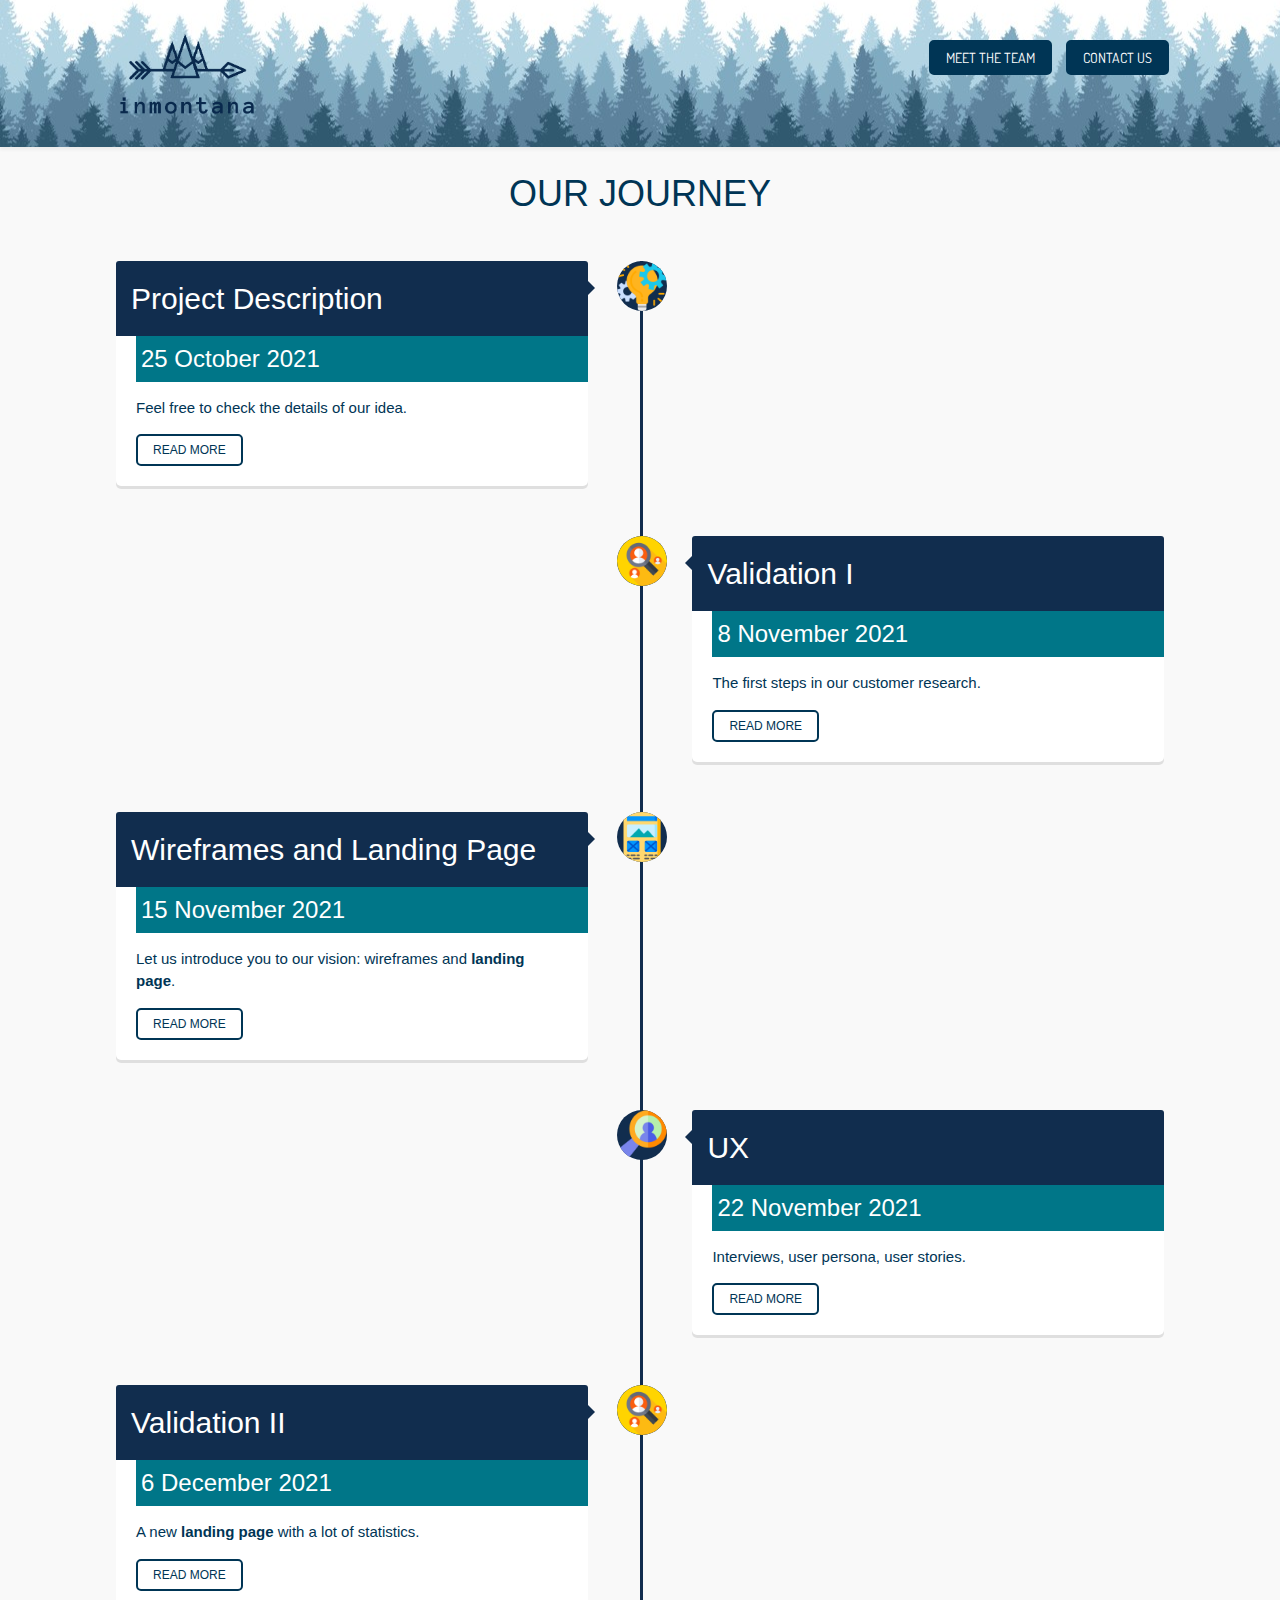
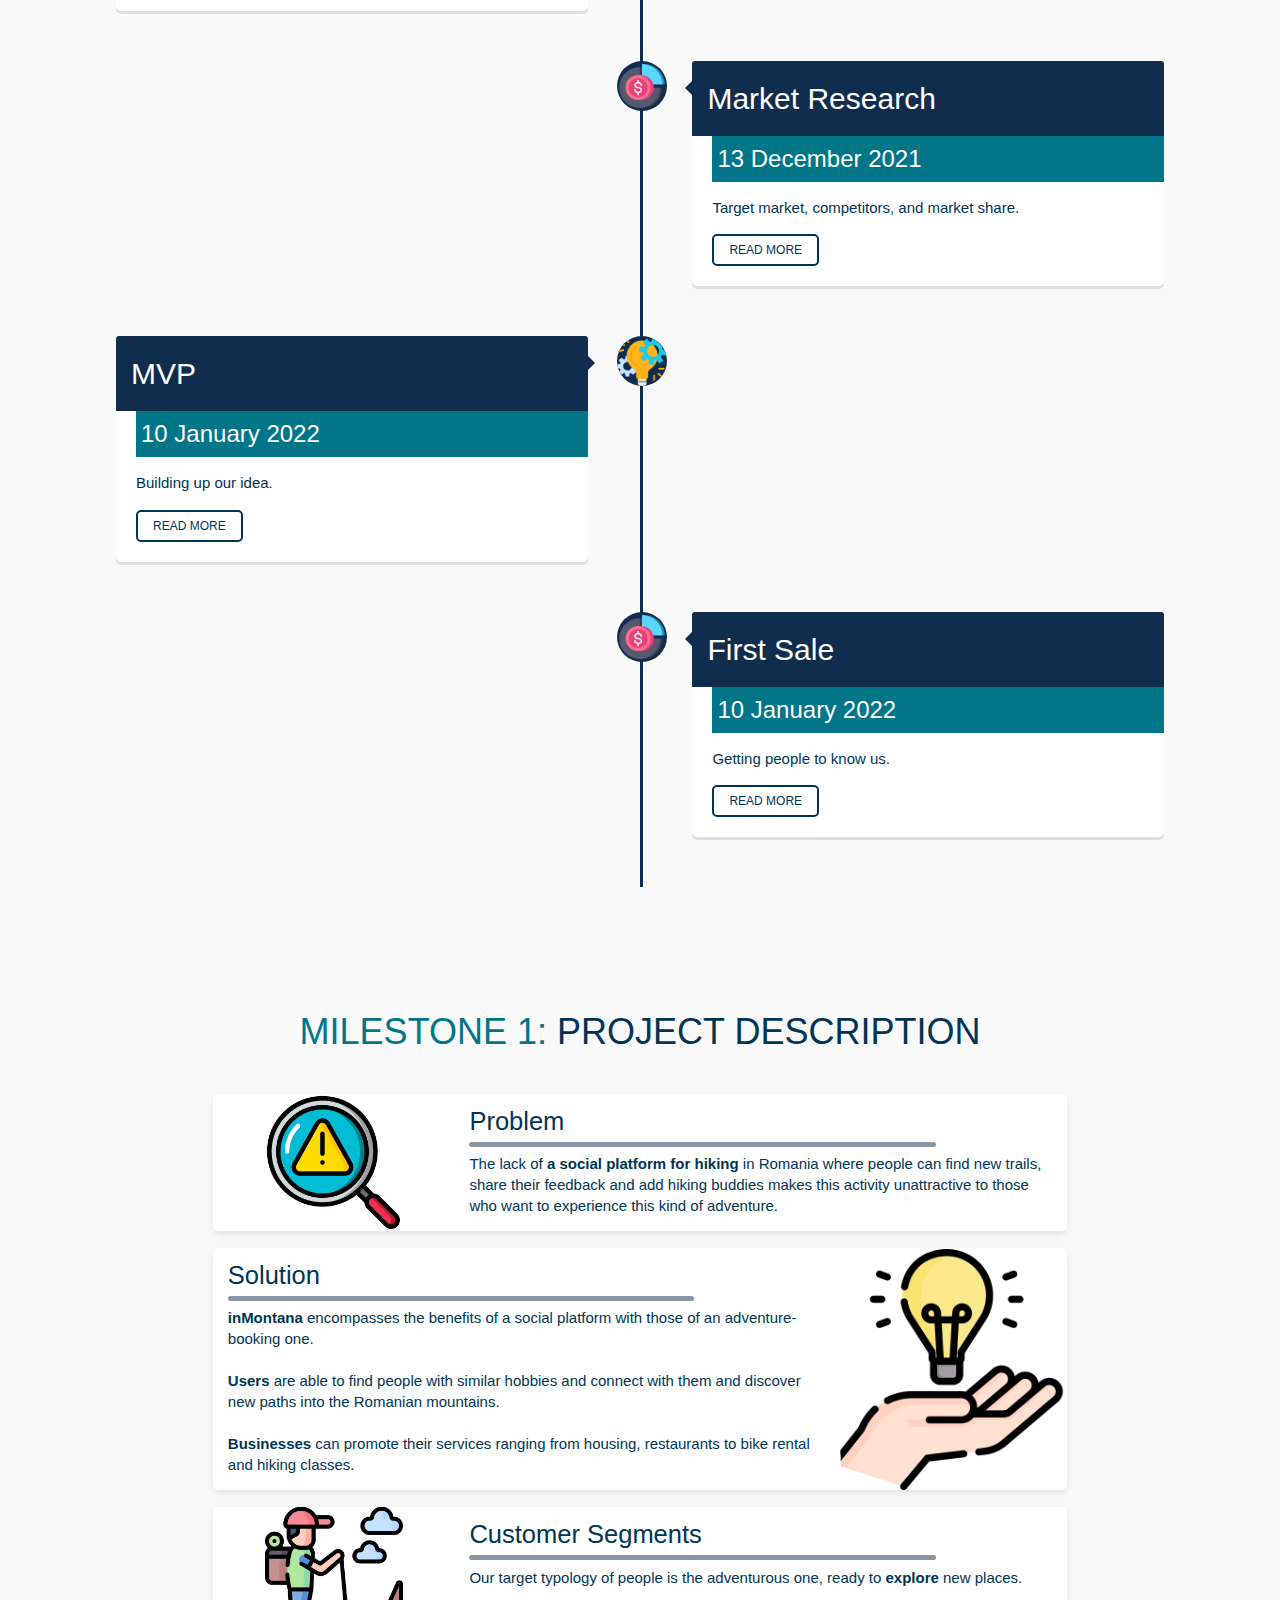
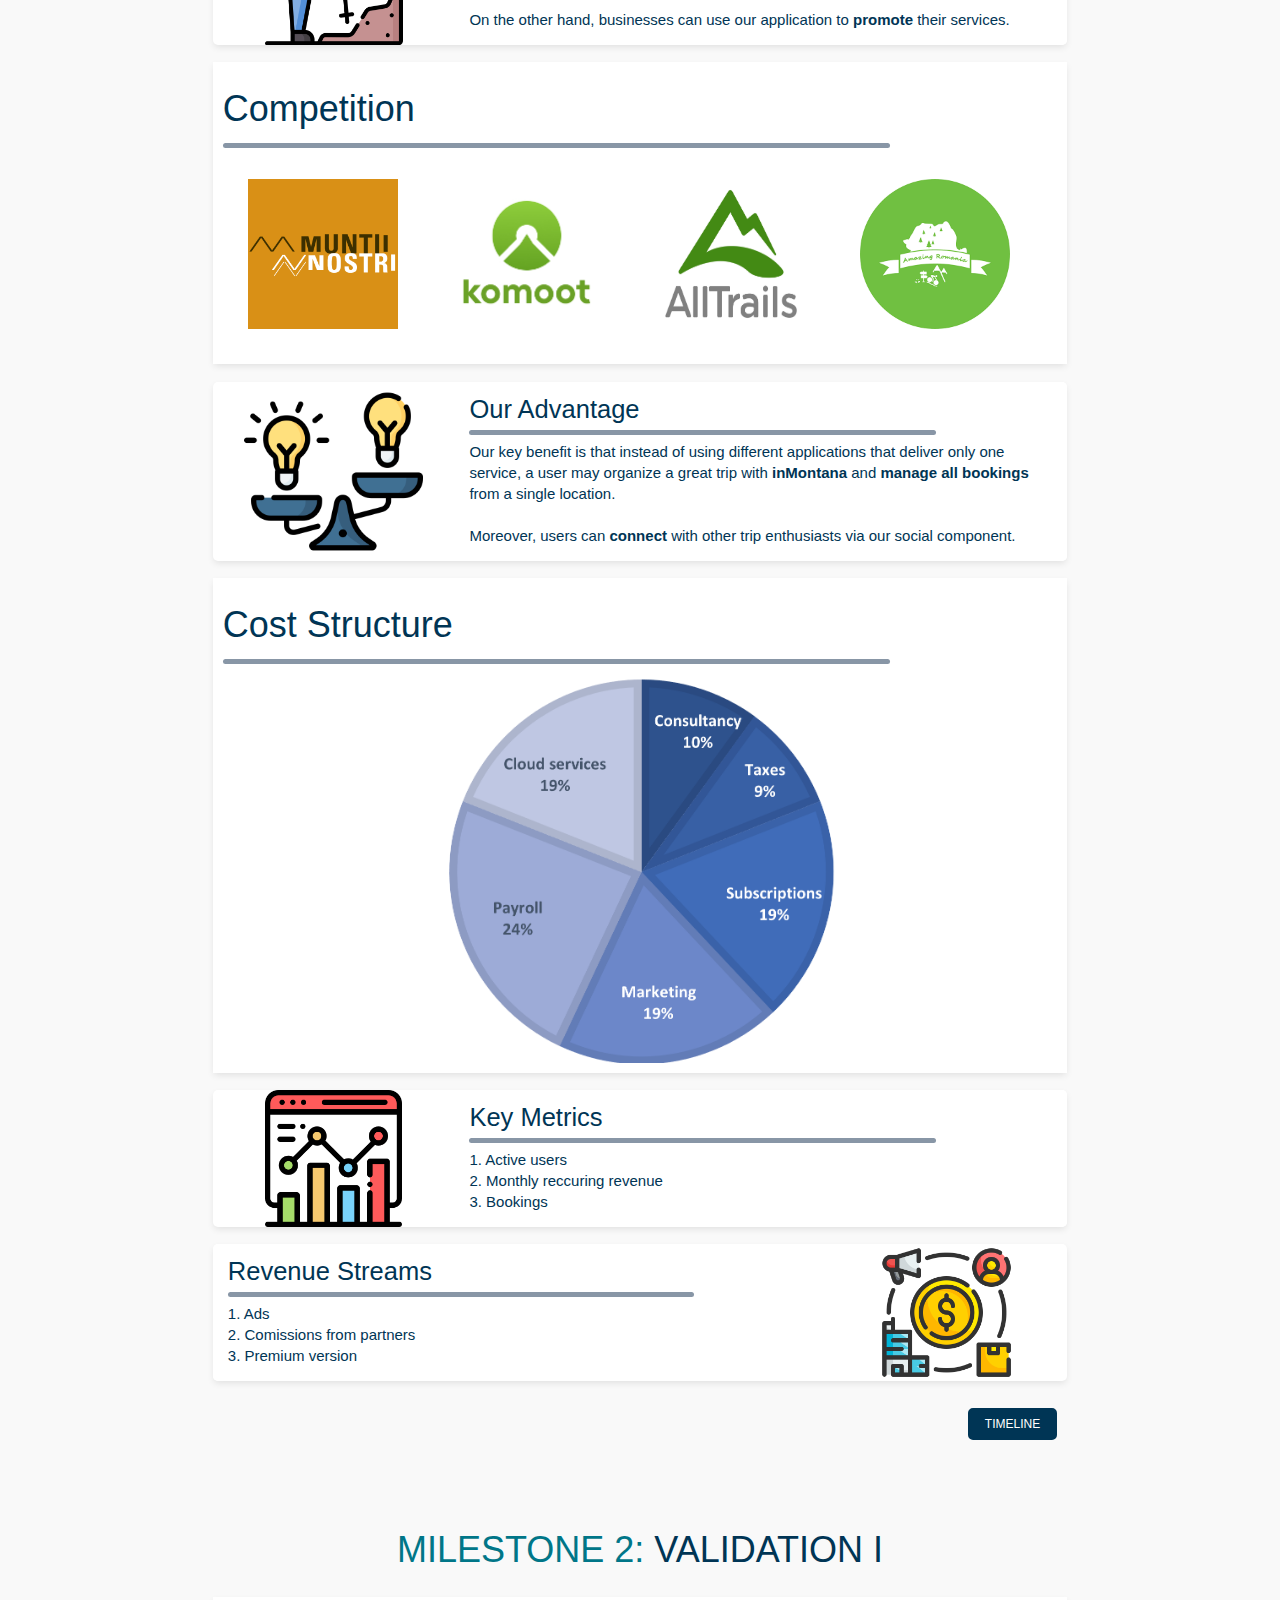
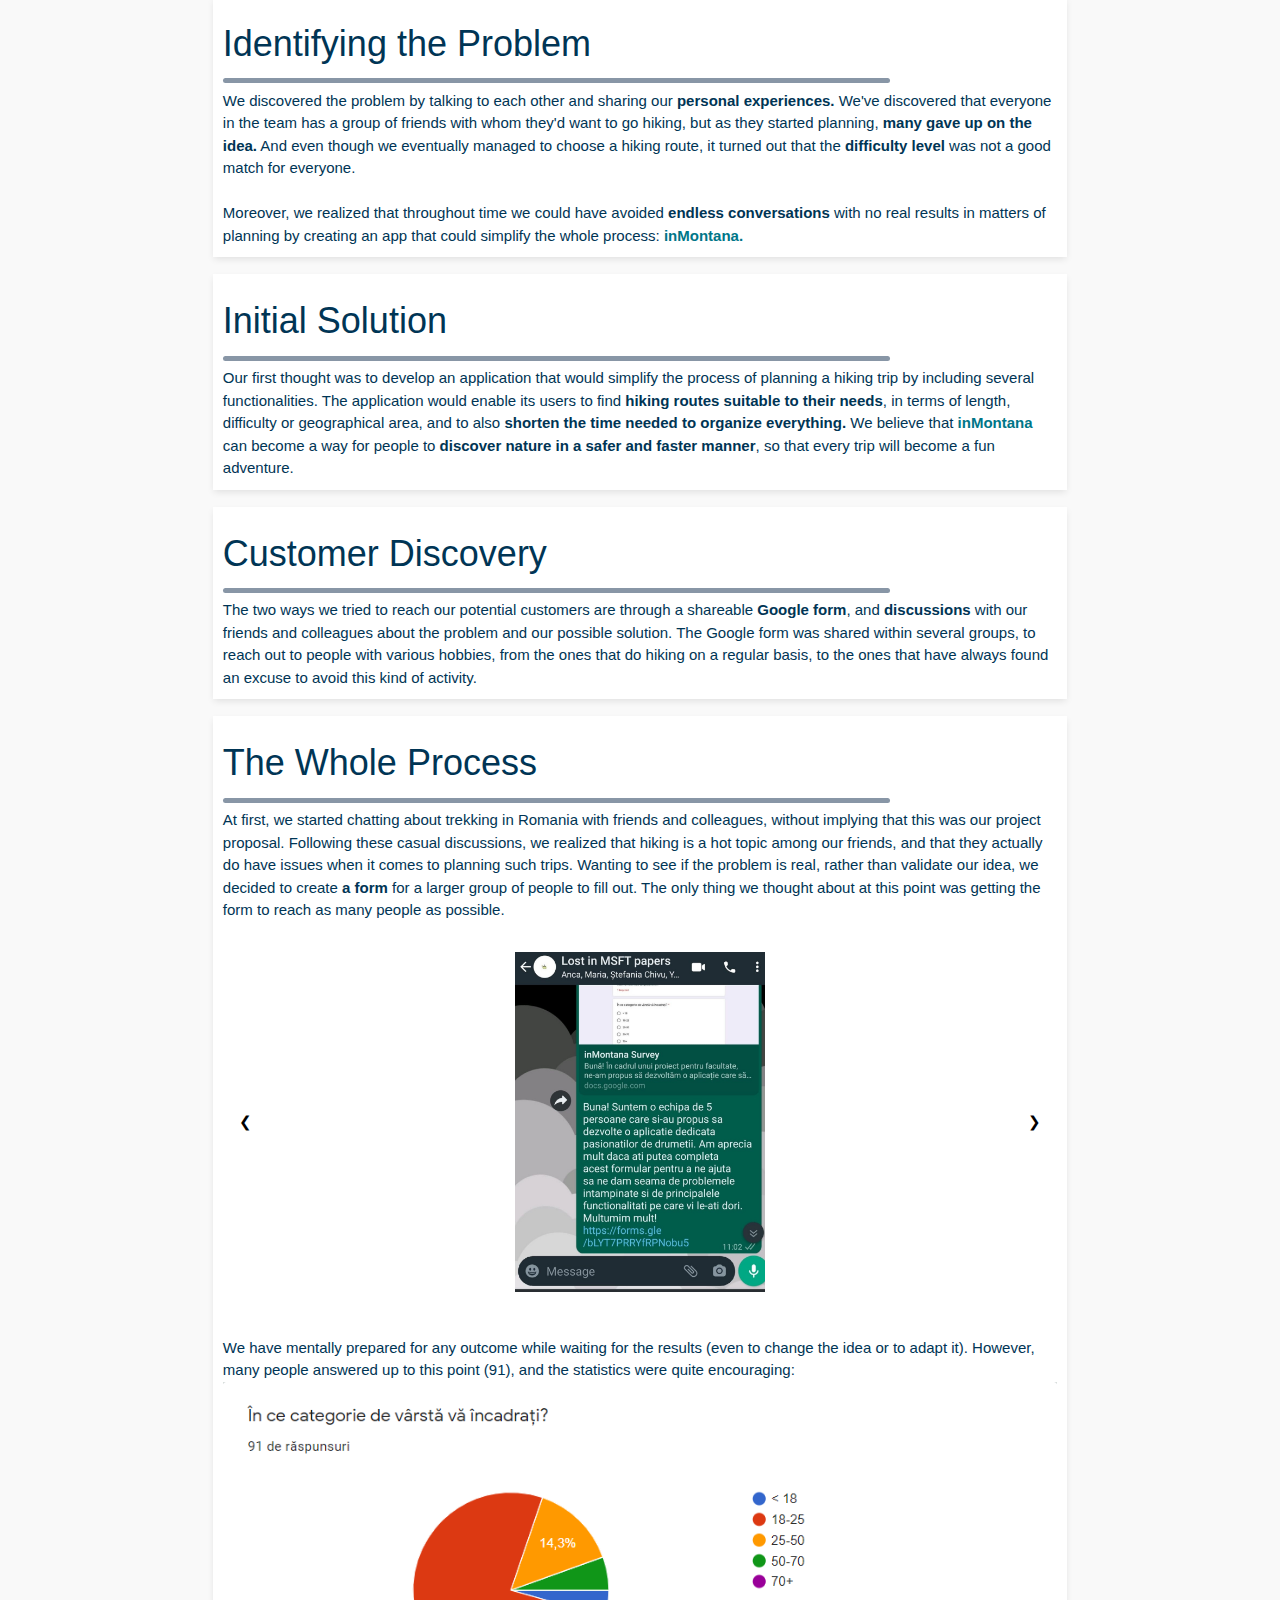
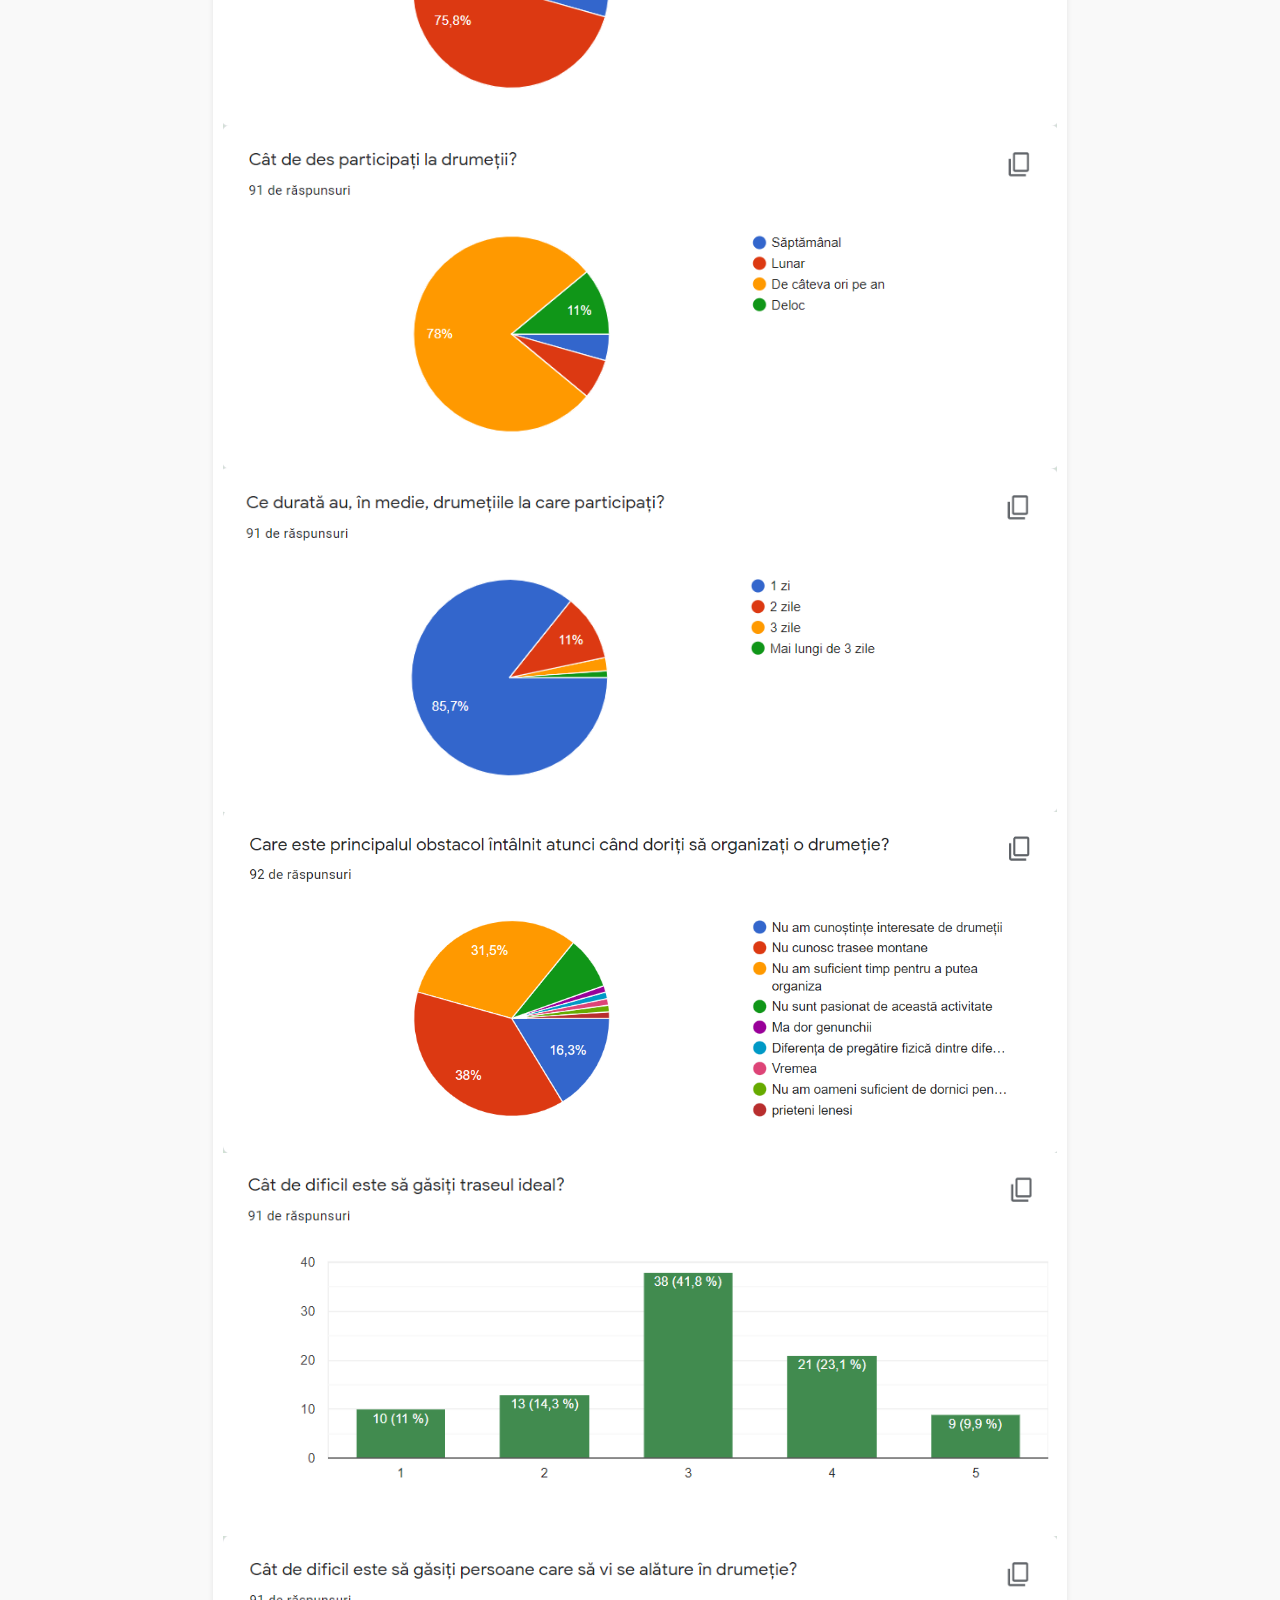
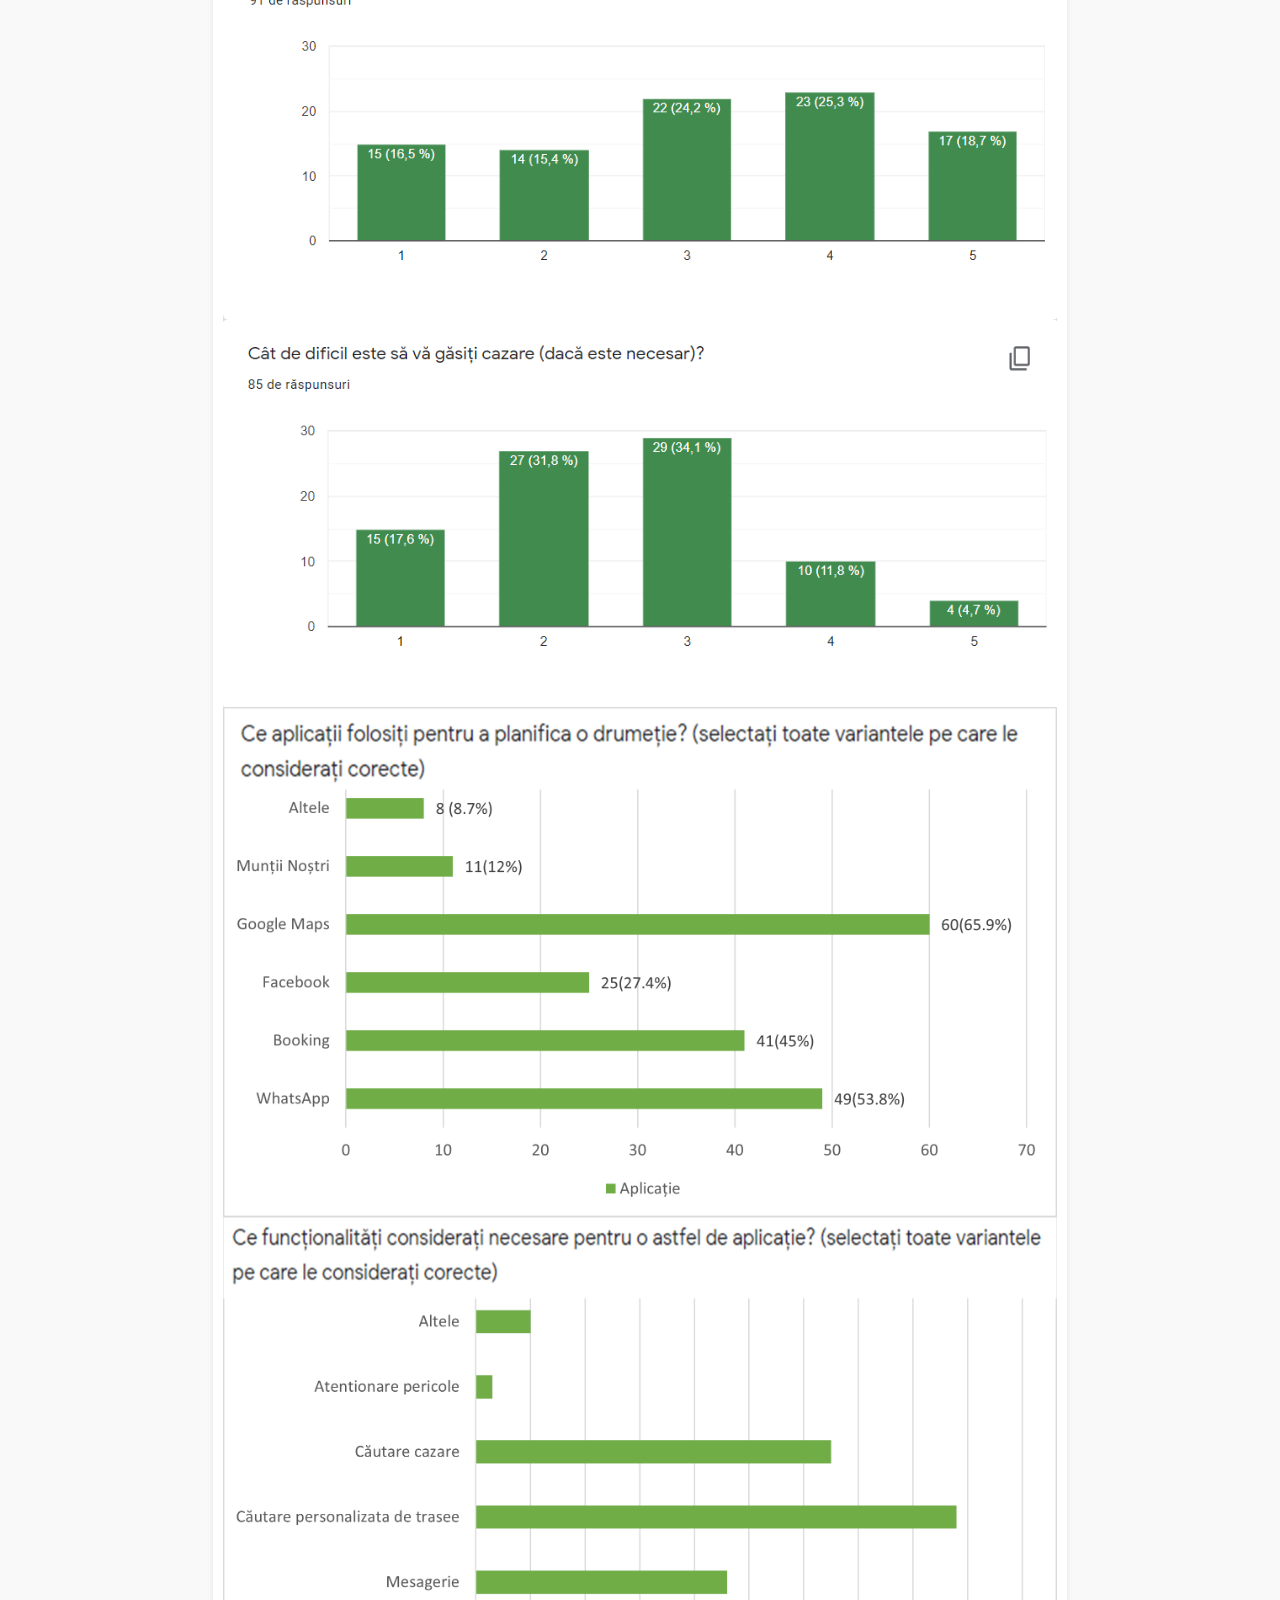
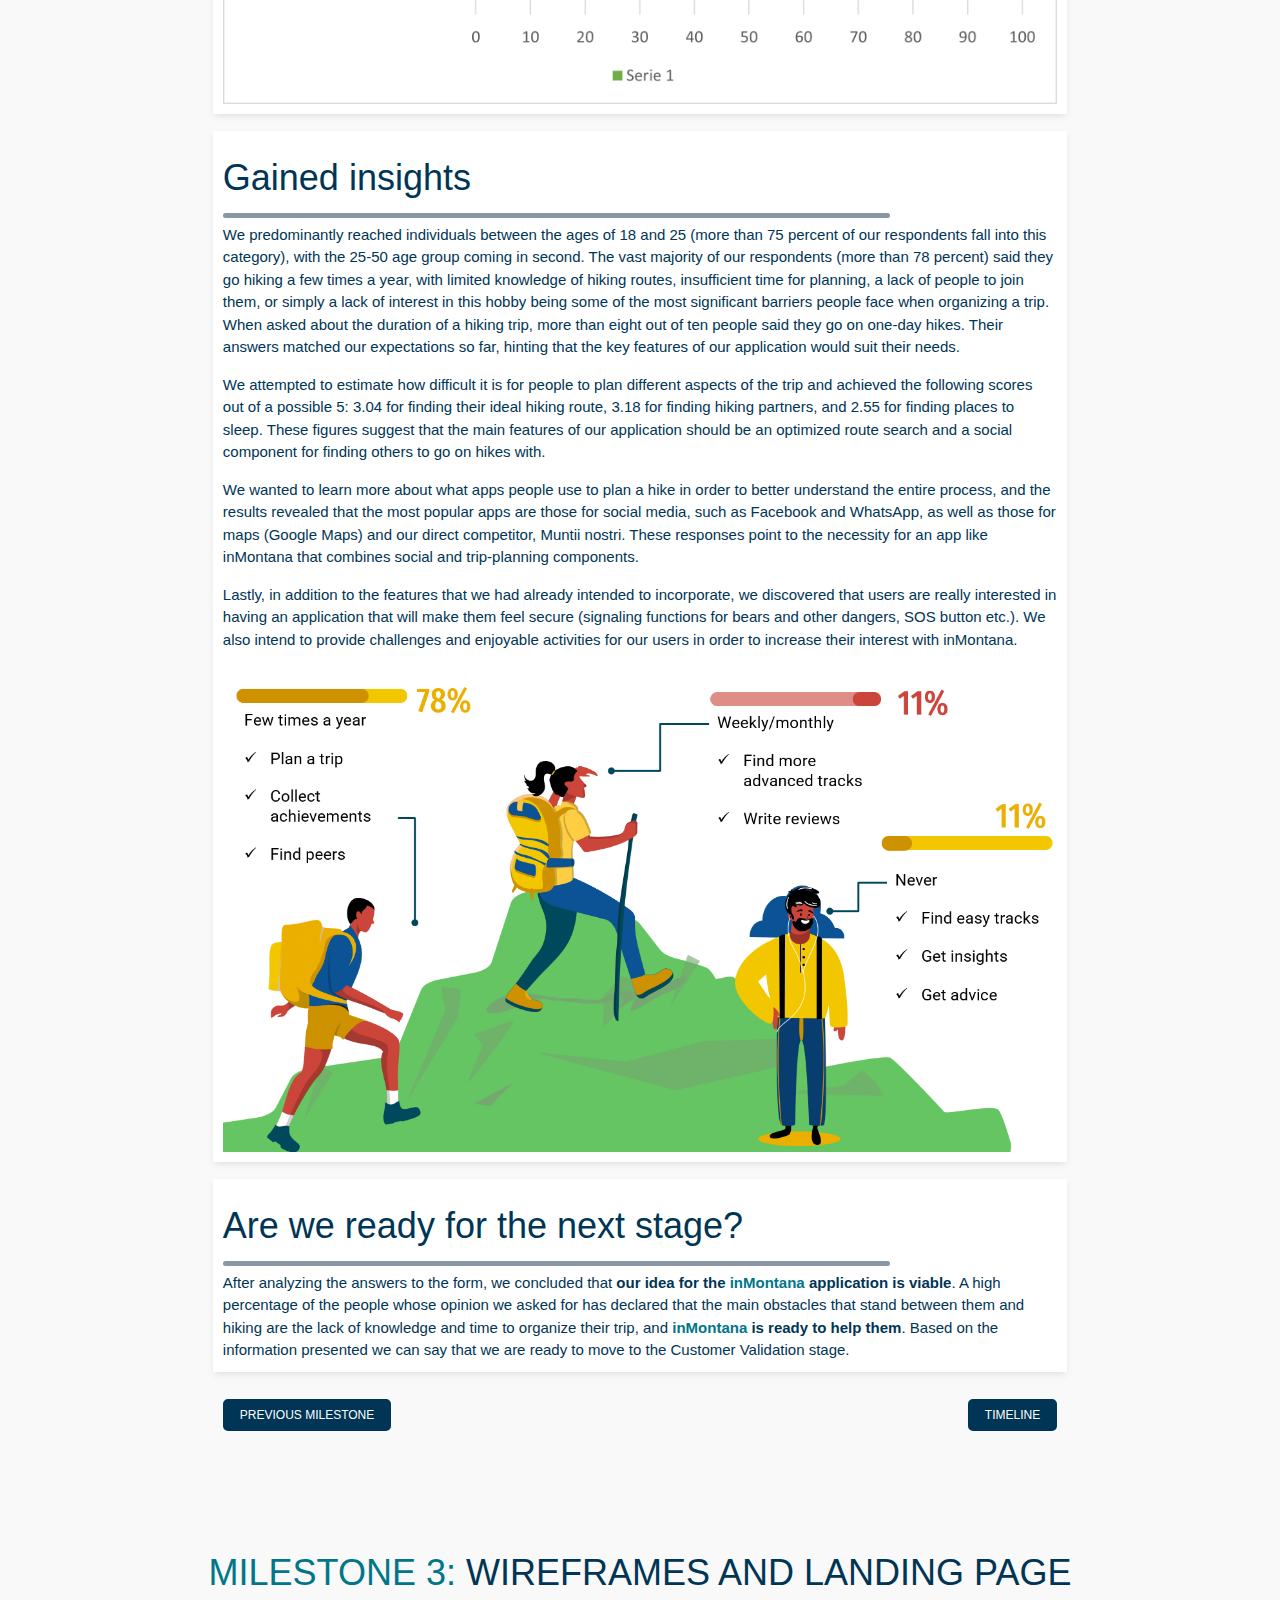
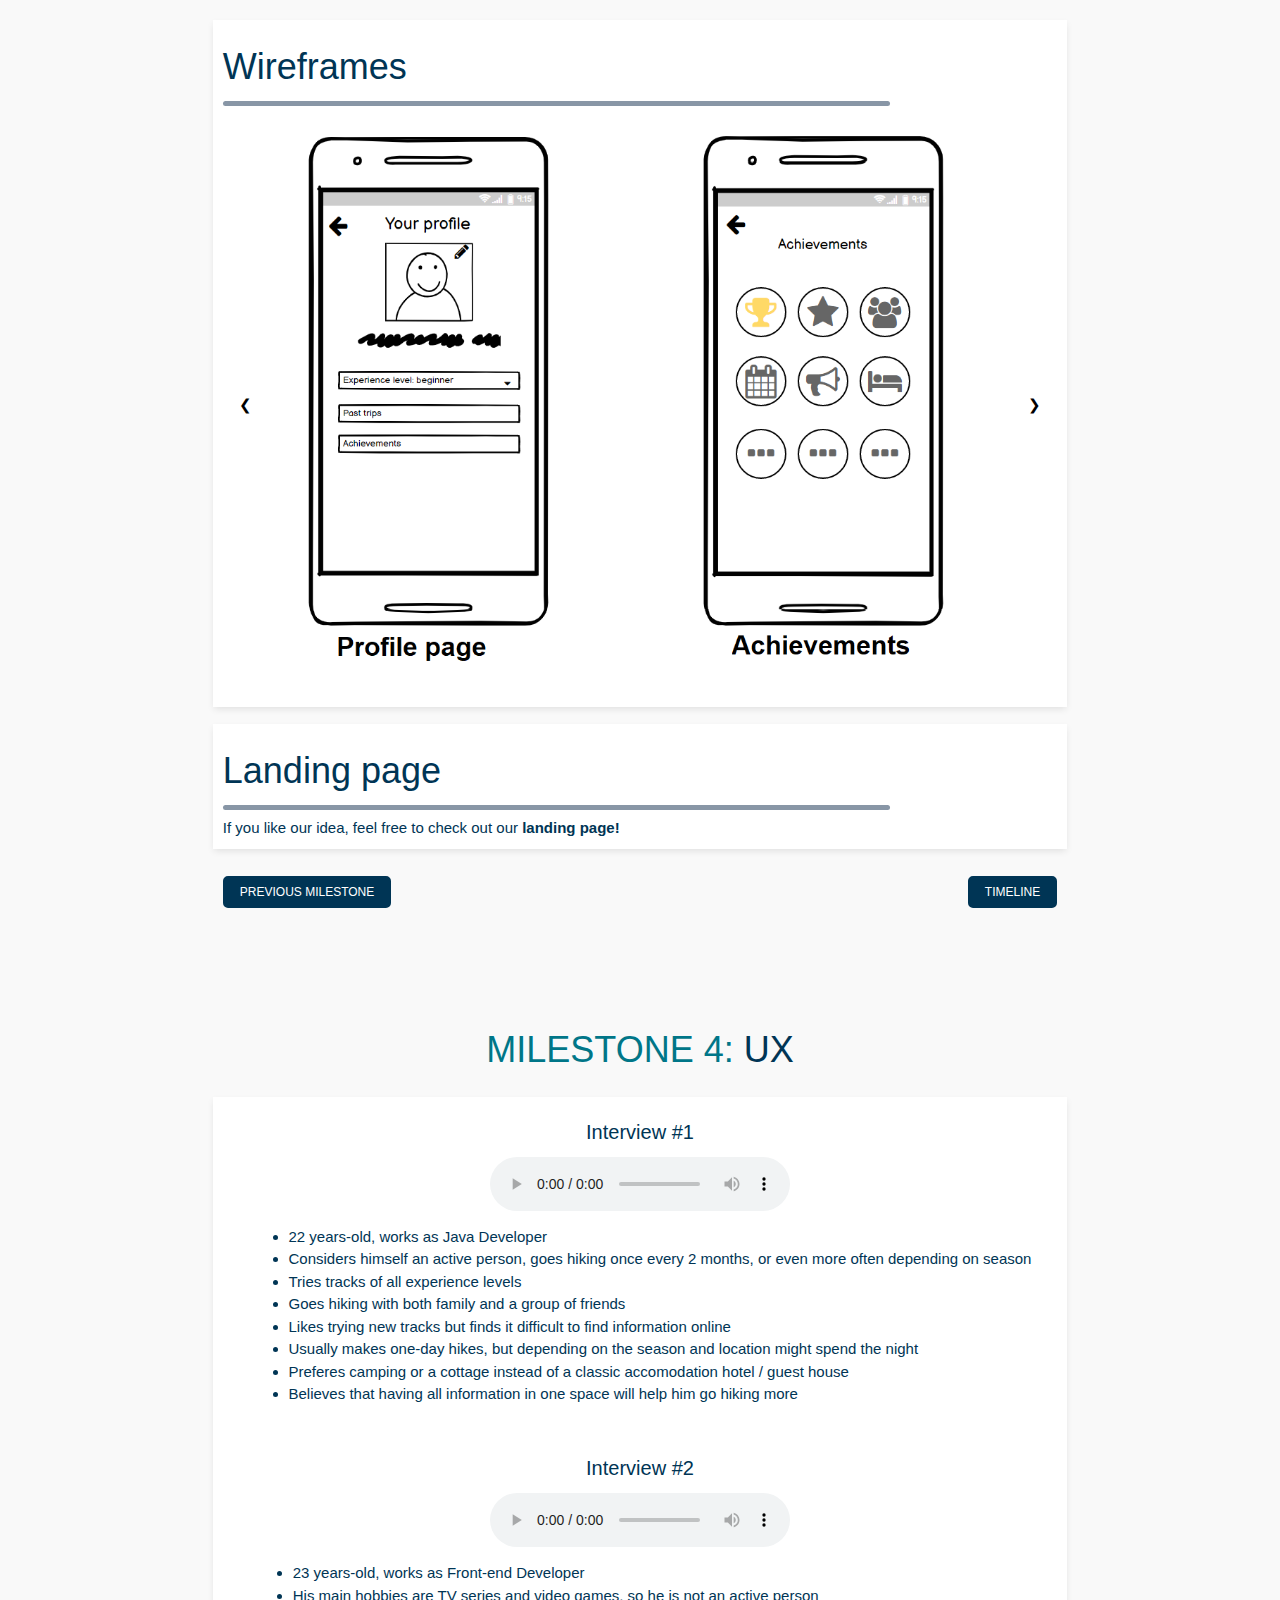
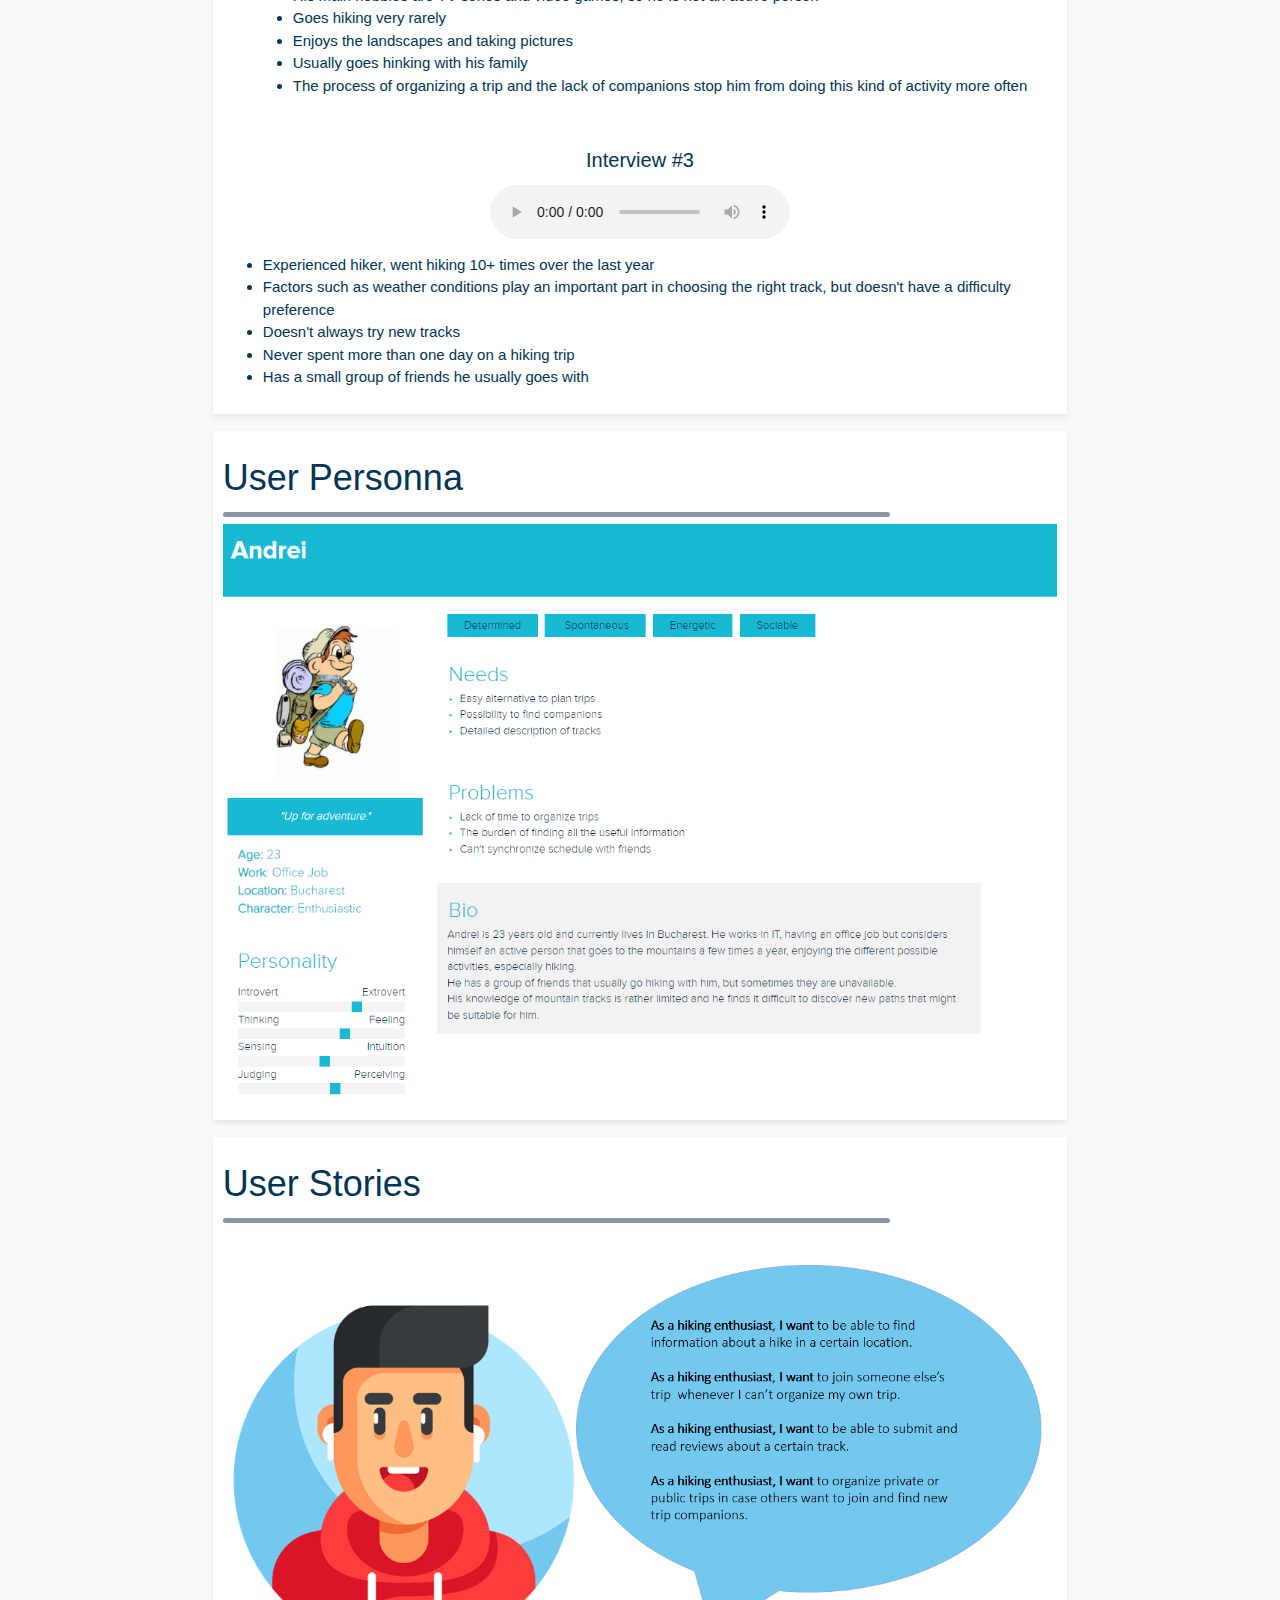
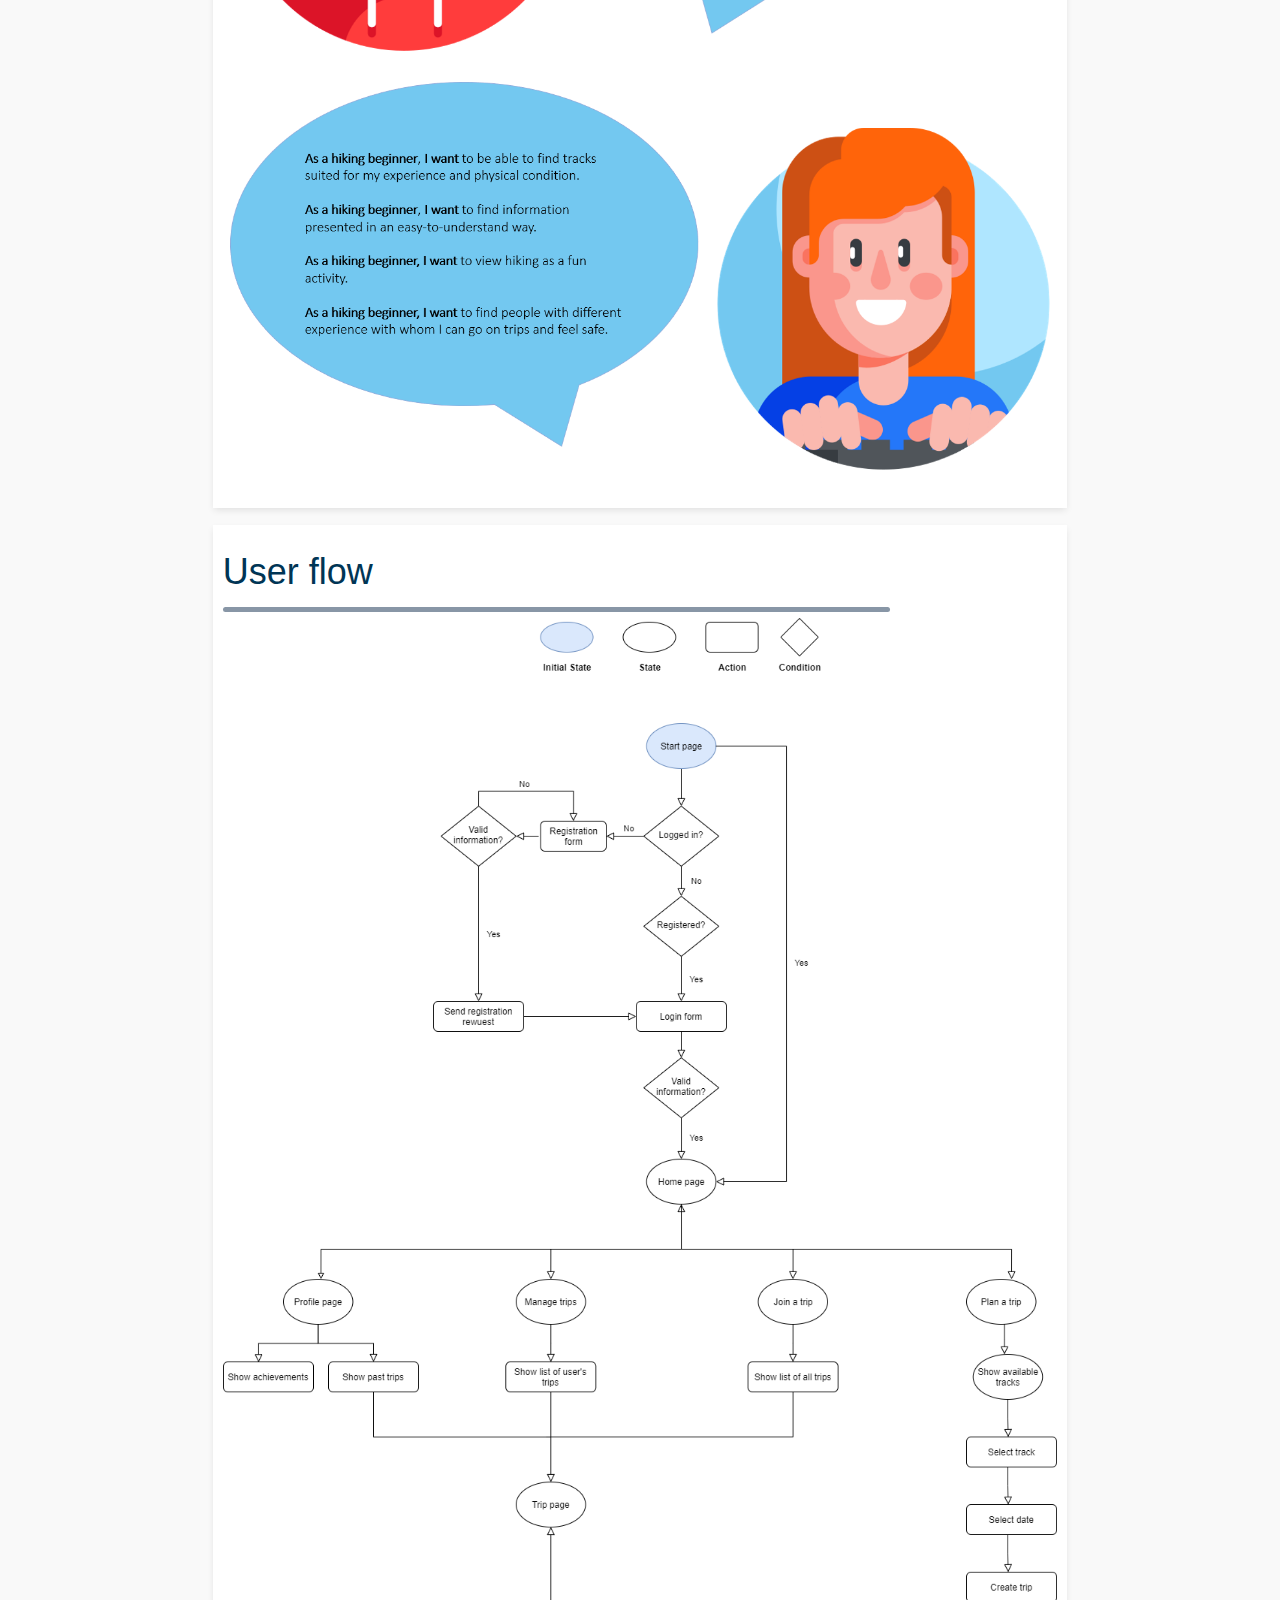
==== index.html @ 54096899 "Minor fix Milestone 7" ====
<!DOCTYPE html>
<html>

<head>
	<meta charset="UTF-8">
	<title>inMontana</title>
	<script src="http://s.codepen.io/assets/libs/modernizr.js" type="text/javascript"></script>
	<link rel="stylesheet" href="css/style.css">
	<link rel="stylesheet" href="css/detail-page-style.css">
	<link rel="stylesheet" href="https://www.w3schools.com/w3css/4/w3.css">
</head>

<body>
	<header>
		<div class="container">
			<a href="index.html">
				<img class="logo-img" src="images/logo_transparent.png">
			</a>
			<section class="contact">
				<a class="btn contact-btn" href="#team">Meet the team</a>
				<a class="btn contact-btn" href="mailto:inmontanaapp@gmail.com">Contact us</a>
			</section>
		</div>
	</header>

	<div class="container">
		<h1 id="timeline-start" class="page-title">OUR JOURNEY</h1>
		<div id="timeline">
			<div class="timeline-item">
				<div class="timeline-icon">
					<img src="images/icon_1.png">
				</div>
				<div class="timeline-content">
					<h2>Project Description</h2>
					<h3>25 October 2021</h3>
					<p>
						Feel free to check the details of our idea.
					</p>
					<a href="#milestone-1" class="btn">Read more</a>
				</div>
			</div>
			<div class="timeline-item">
				<div class="timeline-icon">
					<img src="images/icon_2.png">
				</div>
				<div class="timeline-content right">
					<h2>Validation I</h2>
					<h3>8 November 2021</h3>
					<p>
						The first steps in our customer research.
					</p>
					<a href="#milestone-2" class="btn">Read more</a>
				</div>
			</div>
			<div class="timeline-item">
				<div class="timeline-icon">
					<img src="images/icon_3.png">
				</div>
				<div class="timeline-content">
					<h2>Wireframes and Landing Page</h2>
					<h3>15 November 2021</h3>
					<p>
						Let us introduce you to our vision: wireframes and <b><a href="landing-page.html">landing
								page</a></b>.
					</p>
					<a href="#milestone-3" class="btn">Read more</a>
				</div>
			</div>
			<div class="timeline-item">
				<div class="timeline-icon">
					<img src="images/icon_4.png">
				</div>
				<div class="timeline-content right">
					<h2>UX</h2>
					<h3>22 November 2021</h3>
					<p>
						Interviews, user persona, user stories</a></b>.
					</p>
					<a href="#milestone-4" class="btn">Read more</a>
				</div>
			</div>
			<div class="timeline-item">
				<div class="timeline-icon">
					<img src="images/icon_2.png">
				</div>
				<div class="timeline-content">
					<h2>Validation II</h2>
					<h3>6 December 2021</h3>
					<p>
						A new <b><a href="landing-page.html">landing page</a></b> with a lot of statistics.
					</p>
					<a href="#milestone-5" class="btn">Read more</a>
				</div>
			</div>
			<div class="timeline-item">
				<div class="timeline-icon">
					<img src="images/icon_6.png">
				</div>
				<div class="timeline-content right">
					<h2>Market Research</h2>
					<h3>13 December 2021</h3>
					<p>
						Target market, competitors, and market share</a></b>.
					</p>
					<a href="#milestone-6" class="btn">Read more</a>
				</div>
			</div>
			<div class="timeline-item">
				<div class="timeline-icon">
					<img src="images/icon_1.png">
				</div>
				<div class="timeline-content">
					<h2>MVP</h2>
					<h3>10 January 2022</h3>
					<p> Building up our idea.
					</p>
					<a href="#milestone-7" class="btn">Read more</a>
				</div>
			</div>
			<div class="timeline-item">
				<div class="timeline-icon">
					<img src="images/icon_6.png">
				</div>
				<div class="timeline-content right">
					<h2>First Sale</h2>
					<h3>10 January 2022</h3>
					<p>
						Getting people to know us.</a></b>
					</p>
					<a href="#milestone-8" class="btn">Read more</a>
				</div>
			</div>
		</div>

		<br>
		<br>
		<br>

		<div id="milestone-1">
			<div class="container">
				<h1 class="page-title milestone"> <span>MILESTONE 1: </span>PROJECT DESCRIPTION</h1>
			</div>

			<div class="blog-card">
				<div class="meta">
					<div class="photo" style="background-image: url(images/problem.png)">
					</div>
				</div>
				<div class="description">
					<h1>Problem</h1>
					<p> The lack of <b>a social platform for hiking</b> in Romania where people can find new trails,
						share their feedback and add hiking buddies makes this activity unattractive to those who want
						to experience this kind of adventure.</p>
				</div>
			</div>

			<div class="blog-card alt">
				<div class="meta">
					<div class="photo" style="background-image: url(images/solution.png)">
					</div>
				</div>
				<div class="description">
					<h1>Solution</h1>
					<p><b>inMontana</b> encompasses the benefits of a social platform with those of an adventure-booking
						one.
						<br>
						<br>
						<b>Users</b> are able to find people with similar hobbies and connect with them and discover new
						paths
						into the Romanian mountains.
						<br>
						<br>
						<b>Businesses</b> can promote their services ranging from housing, restaurants to bike rental
						and
						hiking classes.
					</p>
				</div>
			</div>

			<div class="blog-card">
				<div class="meta">
					<div class="photo" style="background-image: url(images/customer.png)">
					</div>
				</div>
				<div class="description">
					<h1>Customer Segments</h1>
					<p>Our target typology of people is the adventurous one, ready to <b>explore</b> new places.<br><br>
						On the other hand, businesses can use our application to <b>promote</b> their services.</p>
				</div>
			</div>

			<div class="box-center">
				<h1>Competition</h1>
				<p></p>
				<a href="https://muntii-nostri.ro/ro" target="_blank">
					<img src="images/muntii.png" style="width:150px; height: 150px; margin: 25px;">
				</a>
				<a href="https://www.komoot.com/" target="_blank">
					<img src="images/komoot.png" style="width:150px; height: 150px; margin: 25px">
				</a>
				<a href="https://www.alltrails.com/romania" target="_blank">
					<img src="images/alltrails.png" style="width:150px; height: 150px; margin: 25px">
				</a>
				<a href="https://amazingromania.net/en/" target="_blank">
					<img src="images/amazingromania.png" style="width:150px; height: 150px; margin: 25px">
				</a>
			</div>

			<div class="blog-card">
				<div class="meta">
					<div class="photo" style="background-image: url(images/advantage.png)">
					</div>
				</div>
				<div class="description">
					<h1>Our Advantage</h1>
					<p>Our key benefit is that instead of using different applications that deliver only one service,
						a user may organize a great trip with <b>inMontana</b> and <b>manage all bookings</b> from a
						single location.<br><br>
						Moreover, users can <b>connect</b> with other trip enthusiasts via our social component.
					</p>
				</div>
			</div>

			<div class="box-center">
				<h1>Cost Structure</h1>
				<p></p>
				<img style="object-fit: contain; display: flex; justify-content: center;" src="images/costs.png">
			</div>

			<div class="blog-card">
				<div class="meta">
					<div class="photo" style="background-image: url(images/metrics.png)">
					</div>
				</div>
				<div class="description">
					<h1>Key Metrics</h1>
					<p>1. Active users<br>
						2. Monthly reccuring revenue<br>
						3. Bookings
					</p>
				</div>
			</div>

			<div class="blog-card alt">
				<div class="meta">
					<div class="photo" style="background-image: url(images/revenue.png)">
					</div>
				</div>
				<div class="description">
					<h1>Revenue Streams</h1>
					<p>1. Ads<br>
						2. Comissions from partners<br>
						3. Premium version</p>
				</div>
			</div>


			<div class="milestone-btn box-center">
				<a class="btn contact-btn" href="#timeline-start" style="float:right">Timeline</a>
			</div>
		</div>

		<br>
		<br>
		<br>

		<div id="milestone-2">
			<div class="container">
				<h1 class="page-title milestone"> <span>MILESTONE 2: </span>VALIDATION I</h1>
			</div>

			<div class="box-center">
				<h1>Identifying the Problem</h1>
				<p> We discovered the problem by talking to each other and sharing our <b>personal experiences.</b>
					We've discovered that everyone in the team has a group of friends with whom they'd want to go
					hiking,
					but as they started planning, <b>many gave up on the idea.</b> And even though we eventually managed
					to choose a hiking route,
					it turned out that the <b>difficulty level</b> was not a good match for everyone.
					<br>
					<br>
					Moreover, we realized that throughout time we could have avoided <b>endless conversations</b> with
					no real results in
					matters of planning by creating an app that could simplify the whole process: <b
						style="color: #007688">inMontana.</b>
				</p>
			</div>

			<div class="box-center">
				<h1>Initial Solution</h1>
				<p> Our first thought was to develop an application that would simplify the process of planning a hiking
					trip by including several
					functionalities. The application would enable its users to find <b>hiking routes suitable to their
						needs</b>, in terms of length,
					difficulty or geographical area, and to also <b>shorten the time needed to organize everything.</b>
					We believe that <b style="color: #007688">inMontana</b> can
					become a way for people to <b>discover nature in a safer and faster manner</b>, so that every trip
					will become a fun adventure.</p>
			</div>

			<div class="box-center">
				<h1>Customer Discovery</h1>
				<p>The two ways we tried to reach our potential customers are through a shareable <b>Google form</b>,
					and <b>discussions</b>
					with our friends and colleagues about the problem and our possible solution. The Google form was
					shared
					within several groups, to reach out to people with various hobbies, from the ones that do hiking on
					a regular basis,
					to the ones that have always found an excuse to avoid this kind of activity.</p>
			</div>

			<div class="box-center">
				<h1>The Whole Process</h1>
				<p style="padding-bottom: 2em;">At first, we started chatting about trekking in Romania with friends and
					colleagues, without implying
					that this was our project proposal. Following these casual discussions, we realized that hiking is a
					hot
					topic among our friends, and that they actually do have issues when it comes to planning such trips.
					Wanting to see if the problem is real, rather than validate our idea, we decided to create <a
						href=https://forms.gle/p6p2hoFZmjbEsQWG6><b>a form</b></a> for a
					larger group of people to fill out. The only thing we thought about at this point was getting the
					form
					to reach as many people as possible.
				</p>
				<div class="w3-content w3-display-container">
					<img class="form-img" src="images/form1.jpeg">
					<img class="form-img" src="images/form2.jpeg">
					<img class="form-img" src="images/form3.jpeg">
					<img class="form-img" src="images/form4.jpeg">
					<img class="form-img" src="images/form5.jpeg">
					<img class="form-img" src="images/form6.jpeg">
					<img class="form-img" src="images/form7.JPG">

					<button class="w3-button w3-white w3-display-left" onclick="plusDivs(-1)">&#10094;</button>
					<button class="w3-button w3-white w3-display-right" onclick="plusDivs(1)">&#10095;</button>
				</div>

				<p style="padding-top: 2em;">
					We have mentally prepared for any outcome while waiting for the results (even to change the idea or
					to adapt it). However, many people answered up to this point (91), and the statistics were quite
					encouraging:
				</p>
				<div class="stats">
					<img src="images/varsta.png">
					<img src="images/frecventa.png">
					<img src="images/durata.png">
					<img src="images/obstacol.png">
					<img src="images/traseu.png">
					<img src="images/persoane.png">
					<img src="images/cazare.png">
					<img src="images/aplicatii.png">
					<img src="images/functionalitati.png">
				</div>
			</div>

			<div class="box-center">
				<h1>Gained insights </h1>
				<p> We predominantly reached individuals between the ages of 18 and 25 (more than 75 percent of our
					respondents fall into this category), with the 25-50 age group coming in second.
					The vast majority of our respondents (more than 78 percent) said they go hiking a few times a year,
					with limited knowledge of hiking routes, insufficient time for planning,
					a lack of people to join them, or simply a lack of interest in this hobby being some of the most
					significant barriers people face when organizing a trip. When asked about the
					duration of a hiking trip, more than eight out of ten people said they go on one-day hikes. Their
					answers matched our expectations so far, hinting that the key features of our
					application would suit their needs.
				</p>
				<p>
					We attempted to estimate how difficult it is for people to plan different aspects of the trip and
					achieved the following scores out of a possible 5: 3.04 for finding their ideal hiking route,
					3.18 for finding hiking partners, and 2.55 for finding places to sleep. These figures suggest that
					the main features of our application should be an optimized route search and a social
					component for finding others to go on hikes with.
				</p>
				<p>
					We wanted to learn more about what apps people use to plan a hike in order to better understand the
					entire process, and the results revealed that the most popular apps are those for social
					media, such as Facebook and WhatsApp, as well as those for maps (Google Maps) and our direct
					competitor, Muntii nostri. These responses point to the necessity for an app like inMontana
					that combines social and trip-planning components.
				</p>

				<p style="padding-bottom: 2em;">Lastly, in addition to the features that we had already intended to
					incorporate, we discovered that users are really interested in having an application that will make
					them
					feel secure (signaling functions for bears and other dangers, SOS button etc.). We also intend to
					provide challenges and enjoyable activities for our users in order to increase
					their interest with inMontana.
				</p>
				<img src="images/infographic.png">
			</div>

			<div class="box-center">
				<h1> Are we ready for the next stage? </h1>
				<p> After analyzing the answers to the form, we concluded that <b>our idea for the</b> <b
						style="color: #007688">inMontana</b> <b>application is viable</b>.
					A high percentage of the people whose opinion we asked for has declared that the main obstacles that
					stand between them and hiking are the lack
					of knowledge and time to organize their trip, and <b style="color: #007688">inMontana</b> <b>is
						ready to help them</b>. Based on the information presented
					we can say that we are ready to move to the Customer Validation stage. </p>
			</div>

			<div class="milestone-btn box-center">
				<a class="btn contact-btn" href="#milestone-1">Previous milestone</a>
				<a class="btn contact-btn" href="#timeline-start" style="float:right">Timeline</a>
			</div>

		</div>

		<br>
		<br>
		<br>

		<div id="milestone-3">
			<div class="container">
				<h1 class="page-title milestone"> <span>MILESTONE 3: </span>WIREFRAMES AND LANDING PAGE</h1>
			</div>

			<div class="box-center">
				<h1>Wireframes</h1>
				<p></p>

				<div class="w3-content w3-display-container">
					<img class="wire-img" src="images/wireframes1.png">
					<img class="wire-img" src="images/wireframes2.png">
					<img class="wire-img" src="images/wireframes3.png">
					<img class="wire-img" src="images/wireframes4.png">
					<img class="wire-img" src="images/wireframes5.png">
					<img class="wire-img" src="images/wireframes6.png">
					<img class="wire-img" src="images/wireframes7.png">
					<img class="wire-img" src="images/wireframes8.png">

					<button class="w3-button w3-white w3-display-left" onclick="plusDivsWire(-1)">&#10094;</button>
					<button class="w3-button w3-white w3-display-right" onclick="plusDivsWire(1)">&#10095;</button>
				</div>
			</div>

			<div class="box-center">
				<h1>Landing page</h1>
				<p>If you like our idea, feel free to check out our <b><a href="landing-page.html">landing page!</a></b>
				</p>
			</div>

			<div class="milestone-btn box-center">
				<a class="btn contact-btn" href="#milestone-2">Previous milestone</a>
				<a class="btn contact-btn" href="#timeline-start" style="float:right">Timeline</a>
			</div>

		</div>

		<br>
		<br>
		<br>

		<div id="milestone-4">
			<div class="container">
				<h1 class="page-title milestone"> <span>MILESTONE 4: </span>UX</h1>
			</div>

			<div class="box-center">

				<h4 style="display: flex; justify-content: center;">Interview #1</h4>
				<div style="display: flex; justify-content: center;">
					<audio controls>
						<source src="sounds/interviu_andrei.mp3" type="audio/mpeg">
					</audio>
				</div>

				<div style="display: flex; justify-content: center;">
					<ul>
						<li>22 years-old, works as Java Developer</li>
						<li>Considers himself an active person, goes hiking once every 2 months, or even more often
							depending on season</li>
						<li>Tries tracks of all experience levels</li>
						<li>Goes hiking with both family and a group of friends</li>
						<li>Likes trying new tracks but finds it difficult to find information online</li>
						<li>Usually makes one-day hikes, but depending on the season and location might spend the night
						</li>
						<li>Preferes camping or a cottage instead of a classic accomodation hotel / guest house</li>
						<li>Believes that having all information in one space will help him go hiking more</li>
					</ul>
				</div>

				<br>

				<h4 style="display: flex; justify-content: center;">Interview #2</h4>
				<div style="display: flex; justify-content: center;">
					<audio controls>
						<source src="sounds/interviu_vinti.mp3" type="audio/mpeg">
					</audio>
				</div>

				<div style="display: flex; justify-content: center;">
					<ul>
						<li>23 years-old, works as Front-end Developer</li>
						<li>His main hobbies are TV series and video games, so he is not an active person</li>
						<li>Goes hiking very rarely</li>
						<li>Enjoys the landscapes and taking pictures</li>
						<li>Usually goes hinking with his family</li>
						<li>The process of organizing a trip and the lack of companions stop him from doing this kind of
							activity more often</li>
					</ul>
				</div>

				<br>

				<h4 style="display: flex; justify-content: center;">Interview #3</h4>
				<div style="display: flex; justify-content: center;">
					<audio controls>
						<source src="sounds/interviu_cosmin.mp3" type="audio/mpeg">
					</audio>
				</div>

				<div style="display: flex; justify-content: center;">
					<ul>
						<li>Experienced hiker, went hiking 10+ times over the last year</li>
						<li>Factors such as weather conditions play an important part in choosing the right track, but
							doesn't have a difficulty preference</li>
						<li>Doesn't always try new tracks</li>
						<li>Never spent more than one day on a hiking trip</li>
						<li>Has a small group of friends he usually goes with</li>
					</ul>
				</div>

			</div>

			<div class="box-center">
				<h1>User Personna</h1>
				<p></p>
				<img src="images/user_persona.png">
			</div>

			<div class="box-center">
				<h1>User Stories</h1>
				<p></p>
				<img src="images/user_story.png">
				<img src="images/user_story_2.png">
			</div>

			<div class="box-center">
				<h1>User flow</h1>
				<p></p>
				<img src="images/user_flow.png">
			</div>

			<div class="milestone-btn box-center">
				<a class="btn contact-btn" href="#milestone-3">Previous milestone</a>
				<a class="btn contact-btn" href="#timeline-start" style="float:right">Timeline</a>
			</div>

		</div>

		<br>
		<br>
		<br>

		<div id="milestone-5">
			<div class="container">
				<h1 class="page-title milestone"> <span>MILESTONE 5: </span>VALIDATION II</h1>
			</div>

			<div class="box-center">
				<h1>Landing Page Updates</h1>
				<p>Before officially launching the landing page, we made a series of changes that are described below:
				</p>

				<ul>
					<li>
						We decided to go for an interface that is more user-friendly and emphasies the important
						elements.
					</li>
					<li>
						We added a subscription section that collects e-mail addresses.
					</li>
					<li>
						We realized that the call-to-action "Learn more and start today" button made the navigation
						process slower so we
						decided to add a short description of our application right at the top of the page.
					</li>
					<li>
						We integrated <b>Hotjar</b> and <b>Google Analytics</b>.</p>
					</li>
				</ul>

				<p class="subtitle">BEFORE</p>
				<img src="images/old_landing.png">

				<p class="subtitle">AFTER</p>
				<img src="images/new_landing.png">

			</div>

			<div class="box-center">
				<h1>Promoting The Landing Page</h1>
				<p>After finishing the landing page, we started sharing it on <b>Whatsapp</b> and through
					<b>Facebook</b>,
					to a community of people that are keen on hiking.
				</p>

				<img style="width: 40%; height: 40%; display:block; margin-left: auto; margin-right: auto; margin-bottom: 20px;"
					src="images/promote_landing1.png">
				<img style="width: 70%; height: 70%; display:block; margin-left: auto; margin-right: auto;"
					src="images/promote_landing2.png">

				<br>
				<br>

				Those methods proved to be efficient as many people decided to subscribe to be notified about
				<b>inMontana's</b> launch:
				<img style="align-items: center" src="images/subscribers.png">

			</div>

			<div class="box-center">
				<h1>Google Analytics</h1>
				<p>We launched the landing page at the end of November and analyzed the traffic between December 1-6.
					During this period a number of 47 people visited our page, with a peak of 30 on 5th of December,
					when we
					massively promoted it, with the traffic then gradually decreasing over the previous day from the
					first
					moment we shared it, as expected. The avarage session duration was of about 30 seconds, a good and
					enough time to browse the information.

					<br>
					<img style="align-items: center" src="images/user_traffic.png">
					<br>

					People accessed our page by directly accessing its link shared using mostly Whatsapp.

					<br>
					<img style="align-items: center" src="images/user_provenience.png">
					<br>

					When it comes to location, most traffic comes from Romania, which is expected considering the fact
					that our application promotes Romanian hiking trails and the groups we shared it to are
					represented by Romanian communities. We also have a few visits from other countries, which could
					suggest an
					interest in Romanian tourism.

					<br>
					<img style="align-items: center" src="images/user_countries.png">
					<br>

					As for the devices that were used for reaching our platform, our visitors came from both mobile and
					web browsers,
					with chrome being the most popular one.

					<br>
					<img style="align-items: center" src="images/user_device.png">
					<br>

				</p>

			</div>

			<div class="box-center">
				<h1>Hotjar</h1>
				<p>We analyzed the heatmap using Hotjar, to see how
					people interact with our landing page, and also scroll maps to check if they read the entire page.

					A public heatmap can be found <b><a href="https://imgur.com/a/hcK8MaN">here</a></b>. At the moment
					that we draw these conclusions,
					Hotjar registers 25 sessions with 156 clicks.

					When it comes to the <b>heatmap</b>, the most accessed areas are the home button, followed by the
					subscribe area, with the
					rest of the options (features, pricing and contact) closely following them in popularity. This
					indicates the fact that the
					visitors are interested in the areas presented in the landing page and easily understand what
					<b>inMontana</b> has to offer.

				</p>

			</div>

			<div class="box-center">
				<h1>Conclusions</h1>
				<ul>
					<li>We managed to reach a decent amount of people, however we need to improve our strategy and find
						more suitable or active groups on which we can share our landing page</li>
					<li>Out of the 47 people who visited our website, we managed to get approx. 30 subscribers, which
						means that almost 65% of the users we reached are interested in our product</li>
					<li>The average time spent on our landing page was of 30 seconds, which indicates that users can
						quickly understand what the main idea of our product is, with some even checking the whole page
					</li>
				</ul>

			</div>

			<div class="milestone-btn box-center">
				<a class="btn contact-btn" href="#milestone-4">Previous milestone</a>
				<a class="btn contact-btn" href="#timeline-start" style="float:right">Timeline</a>
			</div>

		</div>

		<br>
		<br>
		<br>

		<div id="milestone-6">
			<div class="container">
				<h1 class="page-title milestone"> <span>MILESTONE 6: </span>Market Research</h1>
			</div>
			<div class="box-center">
				<h1>Target Market</h1>
				<p>As our app is built around Romanian mountains, we are focusing on competitors that are directly
					targeting
					Romanian public and Romanian tracks.<br>
					Our target market is split between two sub-markets, namely users, people that are passionate about
					hiking,
					and partners - people who own accommodation places in Romania, close to popular hiking locations.
					We decided to focus solely on Romania, wishing to promote these activities and the places the
					country has to offer,
					targeting people above 16 years old, from anywhere in the country.<br>
					Judging based on the biggest hiking communities on Facebook which have more than 50k members, we
					consider that
					there are 60k customers that we target initially. We also analyzed the traffic on our competitors'
					websites in order to gain more insights on the actual number of customers that may be interested in
					our product.
					The result of this was an increase of almost 250% of what we thought of the number of customers is.
				</p>
			</div>
			<div class="box-center">
				<h1>Direct Competitors</h1>
				<p>We used two websites that provide data on website similarity
					and traffic to learn more about our top competitors.
					We listed them using <a href="https://www.similarweb.com">
						<b>similarweb</b></a> and used <a href="https://www.semrush.com">
						<b>semrush</b></a> to learn about the user traffic on their websites.</p>
				<ul>
					<li><a href="https://muntii-nostri.ro/"><b>Muntii Nostri</b></a> is a mobile application available
						for both
						Android and iOS devices, which provides useful technical
						details for numerous trails across Romania. Each trail
						comes with points of interest and detailed descriptions
						of the neareast touristic attractions.Furthermore, the
						app allows users to download maps use them even while offline.
					</li>
					<li><a href="https://www.carpati.org/"><b>Carpati.org</b> </a>is a complex online platform for
						people
						that are passionate about mountains and hiking. It includes
						a photo gallery, a news section and also a forum where
						people can share about their experiences. What is more
						relevant in terms of competition is that they include a
						list of potential trails through the Romanian mountains.
						However, the site does not include a thorough description
						or other important details, such as technical aspects.
					</li>
					<li><a href="https://bloguldecalatorii.ro/"><b>Bloguldecalatorii</b> </a>is an online personal blog,
						started
						in 2009 by a girl’s passion and will to help others discover
						the Romanian mountains, and not only. It features articles
						about different trails, classified based on the mountain
						range, experience level or the duration of the trip.
						Each article provides a map, important details and a
						personal input about the trail.
					</li>
					<li><a href="https://www.komoot.com/"><b>Komoot</b> </a>is an international online platform for
						people
						that are passionate about adventure. Besides hiking, it offers
						routes suitable for both bikes or running, as well as the
						opportunity to plan a route from scratch, choosing the sport
						desired (such as hiking, bike touring, mountain biking, road
						cycling), the fitness level, as well as the route’s starting
						and ending point.
					</li>
					<li><a href="https://amazingromania.net/"><b>Amazingromania.net</b></a> is a website focused solely
						on
						Romania that features multiple articles about trails and
						experiences around the country. When it comes to hiking
						trails, the details are presented in a story manner,
						focusing more on personal input and experiences rather
						than on technical details.
					</li>
					<a href="https://www.alltrails.com/"><b>Alltrails</b></a> is an international online platform that
					features trails from over the world and a total of over
					1000 from Romania. For each trail presented, besides the
					technical details available and a map, there is the option
					of leaving a review and engaging with the community, the
					possibility to add photos or activities that can be done
					in the area of the specific hiking route.
					</li>
				</ul>
			</div>
			<div class="box-center">
				<h1>Market Share</h1>
				<p>We used data from <a href="https://www.semrush.com">
						<b>semrush</b></a> to understand how big the market is and how the
					market is shared. We used the value of the average organic traffic for
					the period between June and September 2021. The sum of the averages
					is at 147k users, assuming all of them are unique.</p>
				<img style="align-items: center" src="images/market_share.png">
			</div>
			<div class="box-center">
				<h1>Market Value</h1>
				<p>As stated <a
						href="https://appodeal.com/blog/mobile-ecpm-report-app-ad-monetization-worldwide-performance/"><b>here</b></a>,
					the prices of the ads on the 2021 Romanian Android market were:
				<ul>
					<li> Video: 1.02$
					</li>
					<li>Full-screen: 1.56$
					</li>
					<li> Banners: 0.17$
					</li>
				</ul>
				</p>
				<p>We assume that:
				<ul>
					<li>the average user time per day = 15 min => 10 ads per user per day (3 video, 4 full screen, 3
						banners)
					</li>
					<li>click rate: 1 click at 100 ads
					</li>
				</ul>

				Average User:
				<ul>
					<li>video: 3/100 * 1.02 = 0.0306$
					</li>
					<li>full screen: 4/100 * 1.56 = 0.0624$
					</li>
					<li>banner: 3/100 * 0.17 = 0.0051$
					</li>
					<li>total revenue per user per day : 0.0981$, per year: 35.8065$
					</li>
				</ul>

				Number of users_year_1 = 0.025 * 147000 = 3675<br>
				Total_revenue_year_1 = 3675 * 35.8065 = 184,439.0625$<br>
				<br>
				Number of users_year_2 = 0.05 * 147000 = 7350<br>
				Total_revenue_year_2 = 7350 * 35.8065 = 263,500.0335$<br>
				<br>
				Number of users_year_3 = 0.09 * 147000 = 13,230<br>
				Total_revenue_year_3 = 13,230 * 35.8065 = 473,719.995$<br>
				<br>
				Number of users_year_4 = 0.15 * 147000 = 22,050<br>
				Total_revenue_year_4 = 22,050 * 35.8065 = 789,533.325$<br>
				<br>
				Number of users_year_5 = 0.22 * 147000 = 32,340<br>
				Total_revenue_year_5 = 32,340 * 35.8065 = 1,157,982.21$</p>
			</div>


			<div class="milestone-btn box-center">
				<a class="btn contact-btn" href="#milestone-5">Previous milestone</a>
				<a class="btn contact-btn" href="#timeline-start" style="float:right">Timeline</a>
			</div>

		</div>
		<div id="milestone-7">
			<div class="container">
				<h1 class="page-title milestone"> <span>MILESTONE 7: </span>Minimum Viable Product</h1>
			</div>
			<div class="box-center">
				<h1>Planning for the MVP</h1>
				<p>We used data gathered during the validation milestones (<a href="#milestone-2"> Milestone 2</a>, <a
						href="#milestone-5"> Milestone 5</a>) and the market research milestone (<a
						href="#milestone-6">Milestone 6</a>), and decided on:
				<ul>
					<li>
						creating a <b>web app</b>, since the <a href="#milestone-5"> <b>percentages</b> </a> of mobile
						and desktop visitors were similar, but not all of our mobile visitors were Android users
					</li>
					<li>
						developing the <b>Create trip</b> functionality, since most of the respondents of our <a
							href="#milestone-2"> <b>survey</b></a> considered it the most desired functionality
					</li>
					<li>
						integrating a <b>social component</b>, by enabling users to join trips created by others, based
						on the need for a way of communicating with other hikers observed during <a href="#milestone-2">
							<b>market research</b></a>
					</li>
					<li>
						continuing on providing a <b>feedback survey</b> for the visitors, so that we can continue on
						improving the application based on their suggestions
					</li>
				</ul>
				</p>
			</div>

			<div class="box-center">
				<h1>Designing the MVP</h1>
				<p>For this step, we relied on the <b>wireframes</b> created during <a href="#milestone-2"> Milestone
						3</a>. We chose to adapt them to a web-based app rather than an Android app, while also
					developing only the key functionalities based on the opinions of the people we interviewed. The
					interface is kept simple, while having the basic functionalities implemented and
					being easy to use.
					<br>
					<br>
					<b>Implemented functionalities:</b>
				<ul>
					<li>
						create account & register page
					</li>
					<li>
						track browsing page
					</li>
					<li>
						create a trip, either personal or public
					</li>
					<li>
						join a public trip
					</li>
				</ul>


				<b>
					<br>
					Login page:
					<img src="images/ss1_login.png">
					<br>
					Choose track page:
					<img src="images/ss2_choose_track.png">
					<br>
					Plan trip page:
					<img src="images/ss3_plan_trip.png">
					<br>
					My trips page:
					<img src="images/ss4_my_trips.png">
					<br>
					Public trips page:
					<img src="images/ss5_public_trips.png">
				</b>
				</p>
			</div>

			<div class="box-center">
				<h1>Conclusions</h1>
				<p>TODO
				</p>
			</div>
			<div class="milestone-btn box-center">
				<a class="btn contact-btn" href="#milestone-6">Previous milestone</a>
				<a class="btn contact-btn" href="#timeline-start" style="float:right">Timeline</a>
			</div>
		</div>

		<div id="milestone-8">
			<div class="container">
				<h1 class="page-title milestone"> <span>MILESTONE 8: </span>First Sale</h1>
			</div>
			<div class="box-center">
				<h1>Preparing for the users</h1>
				<p>TODO
				</p>
			</div>
			<div class="box-center">
				<h1>The feedback</h1>
				<p>TODO
				</p>
			</div>
			<div class="box-center">
				<h1>Conclusions</h1>
				<p>TODO
				</p>
			</div>
			<div class="milestone-btn box-center">
				<a class="btn contact-btn" href="#milestone-7">Previous milestone</a>
				<a class="btn contact-btn" href="#timeline-start" style="float:right">Timeline</a>
			</div>
		</div>
		<br>
		<br>
		<br>

		<div id="team"><a href="team"></a>
			<h1 class="page-title">OUR TEAM</h1>
			<div class="row">
				<div class="column">
					<div class="team-card">
						<img class="team-img" src="images/cristi.png">
						<div class="container">
							<h2>Cristian <br> Cune</h2>
							<p class="title">Product Owner</p>
						</div>
					</div>
				</div>

				<div class="column">
					<div class="team-card">
						<img class="team-img" src="images/tibi.png">
						<div class="container">
							<h2>Tiberiu <br> Dumitru</h2>
							<p class="title">Business Analyst</p>
						</div>
					</div>
				</div>

				<div class="column">
					<div class="team-card">
						<img class="team-img" src="images/bubu.png">
						<div class="container">
							<h2>Alexandra <br> Minea</h2>
							<p class="title">Project Manager</p>
						</div>
					</div>
				</div>

				<div class="column">
					<div class="team-card">
						<img class="team-img" src="images/ralu.png">
						<div class="container">
							<h2>Raluca <br> Petrescu</h2>
							<p class="title">Front-End Developer</p>
						</div>
					</div>
				</div>

				<div class="column">
					<div class="team-card">
						<img class="team-img" src="images/chris.png">
						<div class="container">
							<h2>Cristiana <br> Vlădescu</h2>
							<p class="title">Back-End Developer</p>
						</div>
					</div>
				</div>
			</div>
		</div>
	</div>

</body>

</html>

<script>
	var slideIndex = 1;
	showDivs(slideIndex);

	function plusDivs(n) {
		slideIndex += n
		showDivs(slideIndex);
	}

	function showDivs(idx) {
		var i;
		var x = document.getElementsByClassName("form-img");

		if (slideIndex > x.length - 1) {
			slideIndex = 0;
		}
		if (slideIndex < 0) {
			slideIndex = x.length - 1;
		}

		for (i = 0; i < x.length; i++) {
			x[i].style.display = "none";
		}

		x[slideIndex].style.display = "block";
	}
</script>

<script>
	var slideIndexWire = 1;
	showDivsWire(slideIndexWire);

	function plusDivsWire(n) {
		slideIndexWire += n
		showDivsWire(slideIndexWire);
	}

	function showDivsWire(idx) {
		var iW;
		var xW = document.getElementsByClassName("wire-img");

		if (slideIndexWire > xW.length - 1) {
			slideIndexWire = 0;
		}
		if (slideIndexWire < 0) {
			slideIndexWire = xW.length - 1;
		}

		for (iW = 0; iW < xW.length; iW++) {
			xW[iW].style.display = "none";
		}

		xW[slideIndexWire].style.display = "block";
	}
</script>
---- css/style.css ----
@import "http://fonts.googleapis.com/css?family=Dosis:300,400,500,600,700";
header:after, #timeline .timeline-item:after, header:before, #timeline .timeline-item:before {
  content: '';
  display: block;
  width: 100%;
  clear: both;
}

*, *:before, *:after {
  box-sizing: border-box;
  -webkit-box-sizing: border-box;
  -moz-box-sizing: border-box;
}

body, html {
  height: 100%;
}

.logo-img {
  height: 15%;
  width: 15%;
  float: left;
}

.milestone > span {
  color: #007688;
  font-weight: 300;
}

body {
  background: #f9f9f9;
  background-size: cover;
  margin: 0;
  padding: 0;
  font-family: helvetica, arial, tahoma, verdana;
  line-height: 20px;
  font-size: 14px;
  color: #003555;
}

img {
  max-width: 100%;
}

a {
  text-decoration: none;
}

.container {
  max-width: 1100px;
  margin: 0 auto;
  
}

h1, h2, h3, h4 {
  font-family: "Dosis", arial, tahoma, verdana;
  font-weight: 500;
}

.page-title {
  text-align: center;
  padding: 10px 0;
}

header {
  background-image: url('../images/background.png');
  background-position-y: center;
  padding: 30px;
  -webkit-box-shadow: 0 3px 3px rgba(0, 0, 0, 0.05);
  -moz-box-shadow: 0 3px 3px rgba(0, 0, 0, 0.05);
  -ms-box-shadow: 0 3px 3px rgba(0, 0, 0, 0.05);
  box-shadow: 0 3px 3px rgba(0, 0, 0, 0.05);
}

header .contact {
  float: right;
}
header .contact .btn {
  font-family: "Dosis";
  font-size: 14px;
  margin: 10px 5px;
}

#timeline {
  width: 100%;
  margin: 30px auto;
  position: relative;
  padding: 0 10px;
  -webkit-transition: all 0.4s ease;
  -moz-transition: all 0.4s ease;
  -ms-transition: all 0.4s ease;
  transition: all 0.4s ease;
}
#timeline:before {
  content: "";
  width: 3px;
  height: 100%;
  background: #112D4E;
  left: 50%;
  top: 0;
  position: absolute;
}
#timeline:after {
  content: "";
  clear: both;
  display: table;
  width: 100%;
}
#timeline .timeline-item {
  margin-bottom: 50px;
  position: relative;
}
#timeline .timeline-item .timeline-icon {
  background: #112D4E;
  width: 50px;
  height: 50px;
  position: absolute;
  top: 0;
  left: 50%;
  overflow: hidden;
  margin-left: -23px;
  -webkit-border-radius: 50%;
  -moz-border-radius: 50%;
  -ms-border-radius: 50%;
  border-radius: 50%;
}
#timeline .timeline-item .timeline-icon svg {
  position: relative;
  top: 14px;
  left: 14px;
}
#timeline .timeline-item .timeline-content {
  width: 45%;
  background: #fff;
  padding: 20px;
  -webkit-box-shadow: 0 3px 0 rgba(0, 0, 0, 0.1);
  -moz-box-shadow: 0 3px 0 rgba(0, 0, 0, 0.1);
  -ms-box-shadow: 0 3px 0 rgba(0, 0, 0, 0.1);
  box-shadow: 0 3px 0 rgba(0, 0, 0, 0.1);
  -webkit-border-radius: 5px;
  -moz-border-radius: 5px;
  -ms-border-radius: 5px;
  border-radius: 5px;
  -webkit-transition: all 0.3s ease;
  -moz-transition: all 0.3s ease;
  -ms-transition: all 0.3s ease;
  transition: all 0.3s ease;
}
#timeline .timeline-item .timeline-content h2 {
  padding: 15px;
  background: #112D4E;
  color: #fff;
  margin: -20px -20px 0 -20px;
  font-weight: 300;
  -webkit-border-radius: 3px 3px 0 0;
  -moz-border-radius: 3px 3px 0 0;
  -ms-border-radius: 3px 3px 0 0;
  border-radius: 3px 3px 0 0;
}

#timeline .timeline-item .timeline-content h3 {
  padding: 5px;
  background: #007688;
  color: #fff;
  margin: 0 -20px 0 0;
  font-weight: 100;
 
}

#timeline .timeline-item .timeline-content:before {
  content: '';
  position: absolute;
  left: 45%;
  top: 20px;
  width: 0;
  height: 0;
  border-top: 7px solid transparent;
  border-bottom: 7px solid transparent;
  border-left: 7px solid #112D4E;
}
#timeline .timeline-item .timeline-content.right {
  float: right;
}
#timeline .timeline-item .timeline-content.right:before {
  content: '';
  right: 45%;
  left: inherit;
  border-left: 0;
  border-right: 7px solid #112D4E;
}

.btn {
  padding: 5px 15px;
  text-decoration: none;
  background: transparent;
  border: 2px solid #003555 ;
  color: #003555 ;
  display: inline-block;
  position: relative;
  text-transform: uppercase;
  font-size: 12px;
  -webkit-border-radius: 5px;
  -moz-border-radius: 5px;
  -ms-border-radius: 5px;
  border-radius: 5px;
}

.btn:hover {
  box-shadow: none;
  top: 2px;
  left: 2px;
  -webkit-box-shadow: 2px 2px 0 transparent;
  -moz-box-shadow: 2px 2px 0 transparent;
  -ms-box-shadow: 2px 2px 0 transparent;
  box-shadow: 2px 2px 0 transparent;
}

.contact-btn {
  padding: 5px 15px;
  text-decoration: none;
  background: #003555;
  color: #fff ;
  display: inline-block;
  position: relative;
  text-transform: uppercase;
  font-size: 12px;
}

@media screen and (max-width: 768px) {
  #timeline {
    margin: 30px;
    padding: 0px;
    width: 90%;
  }
  #timeline:before {
    left: 0;
  }
  #timeline .timeline-item .timeline-content {
    width: 90%;
    float: right;
  }
  #timeline .timeline-item .timeline-content:before, #timeline .timeline-item .timeline-content.right:before {
    left: 10%;
    margin-left: -6px;
    border-left: 0;
    border-right: 7px solid #112D4E;
  }
  #timeline .timeline-item .timeline-icon {
    left: 0;
  }
}

html {
  box-sizing: border-box;
}

*, *:before, *:after {
  box-sizing: inherit;
}

.column {
  float: left;
  width: 20%;
  margin-bottom: 16px;
  padding: 0 8px;
}

@media screen and (max-width: 650px) {
  .column {
    width: 100%;
    display: block;
  }
}

.team-card {
  box-shadow: 0 4px 8px 0 rgba(0, 0, 0, 0.2);
}

.team-img {
  height: 250px;
  width: 100%;
}

.container {
  padding: 0 16px;
}

.container::after, .row::after {
  content: "";
  clear: both;
  display: table;
}

.title {
  color: grey;
}

.button {
  border: none;
  outline: 0;
  padding: 8px;
  color: white;
  background-color: #000;
  text-align: center;
  cursor: pointer;
  width: 100%;
}

.button:hover {
  background-color: #555;
}

.box-center {
  margin: auto;
  width: 100%;
  background-color: #fff;
  box-shadow: 0 3px 7px -1px rgba(0, 0, 0, 0.1);
  padding: 10px;
  margin-bottom: 1.6%;
}

.box-center p {
  position: relative;
  margin: 1rem 0 0;
}
.box-center p:first-of-type {
  margin-top: 1.25rem;
}
.box-center p:first-of-type:before {
  content: "";
  position: absolute;
  height: 5px;
  background: #112D4E;
  opacity: 50%;
  width: 80%;
  top: -0.75rem;
  border-radius: 3px;
}

.box-center .description {
  padding: 1rem;
  background: #fff;
  position: relative;
  z-index: 1;
}

.box-center .description h1,
.box-center .description h2 {
  font-family: Poppins, sans-serif;
}
.box-center .description h1 {
  line-height: 1;
  margin: 0;
  font-size: 1.7rem;
}

.milestone-btn {
  background: none;
  box-shadow: none;
}

.form-img {
  width:30%;
  margin: auto;
}

.wire-img {
  width:100%;
  padding: 20px;
  margin: auto;
}

.subtitle {
  font-size: larger;
  font-weight: bold;
  text-align: center;
}

@media (min-width: 640px) {
  .box-center {
    flex-direction: row;
    max-width: 80%;
    /* change max-width to make cards wider */
  }
  .box-center .meta {
    flex-basis: 40%;
    height: auto;
  }
  .box-center .description {
    flex-basis: 100%;
  }
  .box-center .description:before {
    transform: skewX(-3deg);
    content: "";
    background: #fff;
    width: 30px;
    position: absolute;
    left: -10px;
    top: 0;
    bottom: 0;
    z-index: -1;
  }
  .box-center.alt {
    flex-direction: row-reverse;
  }
  .box-center.alt .description:before {
    left: inherit;
    right: -10px;
    transform: skew(3deg);
  } 
}
---- css/detail-page-style.css ----
@charset "UTF-8";
/*PEN STYLES*/
* {
  box-sizing: border-box;
}

.blog-card {
  display: flex;
  flex-direction: column;
  margin: 1rem auto;
  box-shadow: 0 3px 7px -1px rgba(0, 0, 0, 0.1);
  margin-bottom: 1.6%;
  background: #fff;
  line-height: 1.4;
  font-family: sans-serif;
  border-radius: 5px;
  overflow: hidden;
  z-index: 0;
}

.blog-card .meta {
  position: relative;
  z-index: 0;
  height: 10%;
}

.blog-card .photo {
  position: absolute;
  height: 100%; 
  width: 100%; 
  object-fit: contain;
  background-size: contain;
  background-repeat: no-repeat;
  background-position: center;
  align-content: center;
}

.blog-card .description {
  padding: 1rem;
  background: #fff;
  position: relative;
  z-index: 1;
}
.blog-card .description h1,
.blog-card .description h2 {
  font-family: sans-serif;

}
.blog-card .description h1 {
  line-height: 1;
  margin: 0;
  font-size: 1.7rem;
}
.blog-card .description h2 {
  font-size: 1rem;
  font-weight: 300;
  text-transform: uppercase;
  color: #a2a2a2;
  margin-top: 5px;
}
.blog-card .description {
  text-align: left;
}
.blog-card .description a {
  color: #5ad67d;
  display: inline-block;
  position: relative;
}
.blog-card .description a:after {
  content: "";
  font-family: FontAwesome;
  margin-left: -10px;
  opacity: 0;
  vertical-align: middle;
  transition: margin 0.3s, opacity 0.3s;
}
.blog-card .description a:hover:after {
  margin-left: 5px;
  opacity: 1;
}
.blog-card p {
  position: relative;
  margin: 1rem 0 0;
}
.blog-card p:first-of-type {
  margin-top: 1.25rem;
}
.blog-card p:first-of-type:before {
  content: "";
  position: absolute;
  height: 5px;
  background: #112D4E;
  opacity: 50%;
  width: 80%;
  top: -0.75rem;
  border-radius: 3px;
}

@media (min-width: 640px) {
  .blog-card {
    flex-direction: row;
    max-width: 80%;
    /* change max-width to make cards wider */
  }
  .blog-card .meta {
    flex-basis: 40%;
    height: auto;
  }
  .blog-card .description {
    flex-basis: 100%;
  }
  .blog-card .description:before {
    transform: skewX(-3deg);
    content: "";
    background: #fff;
    width: 30px;
    position: absolute;
    left: -10px;
    top: 0;
    bottom: 0;
    z-index: -1;
  }
  .blog-card.alt {
    flex-direction: row-reverse;
  }
  .blog-card.alt .description:before {
    left: inherit;
    right: -10px;
    transform: skew(3deg);
  }
 
}
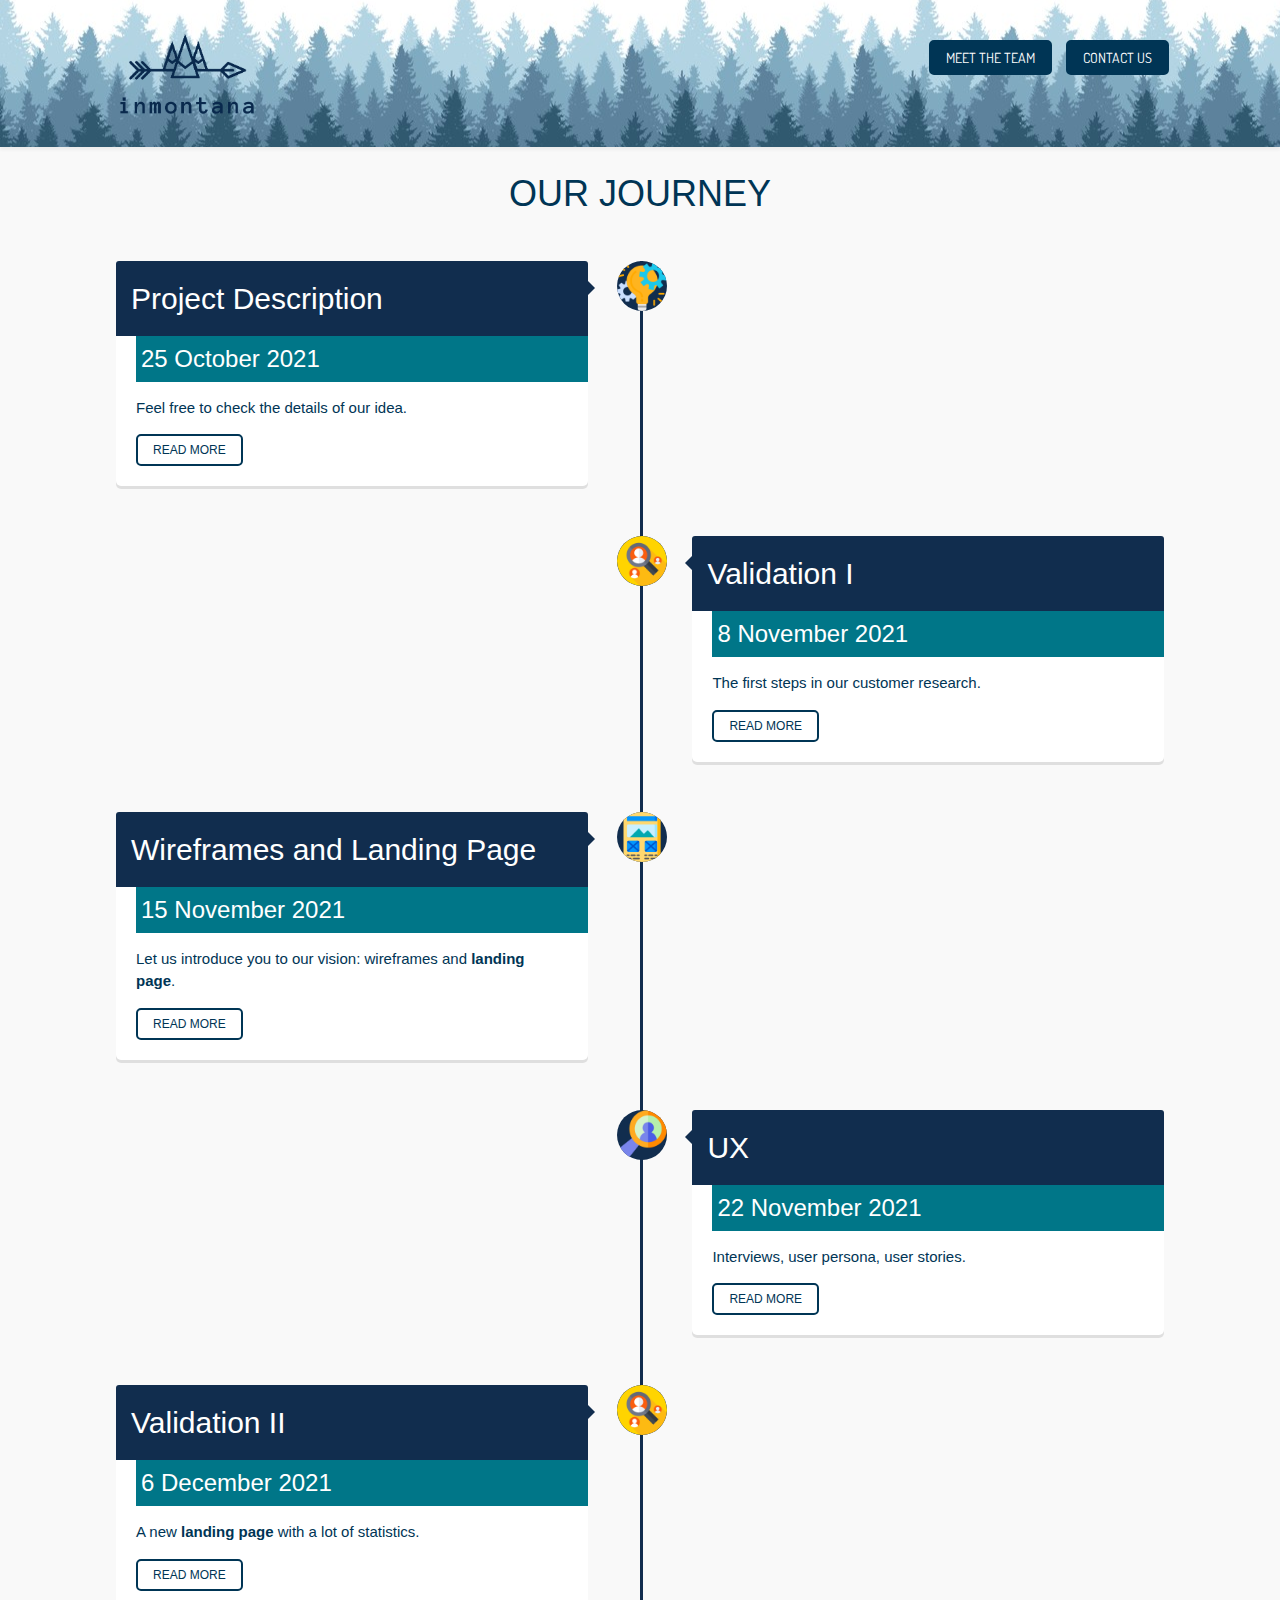
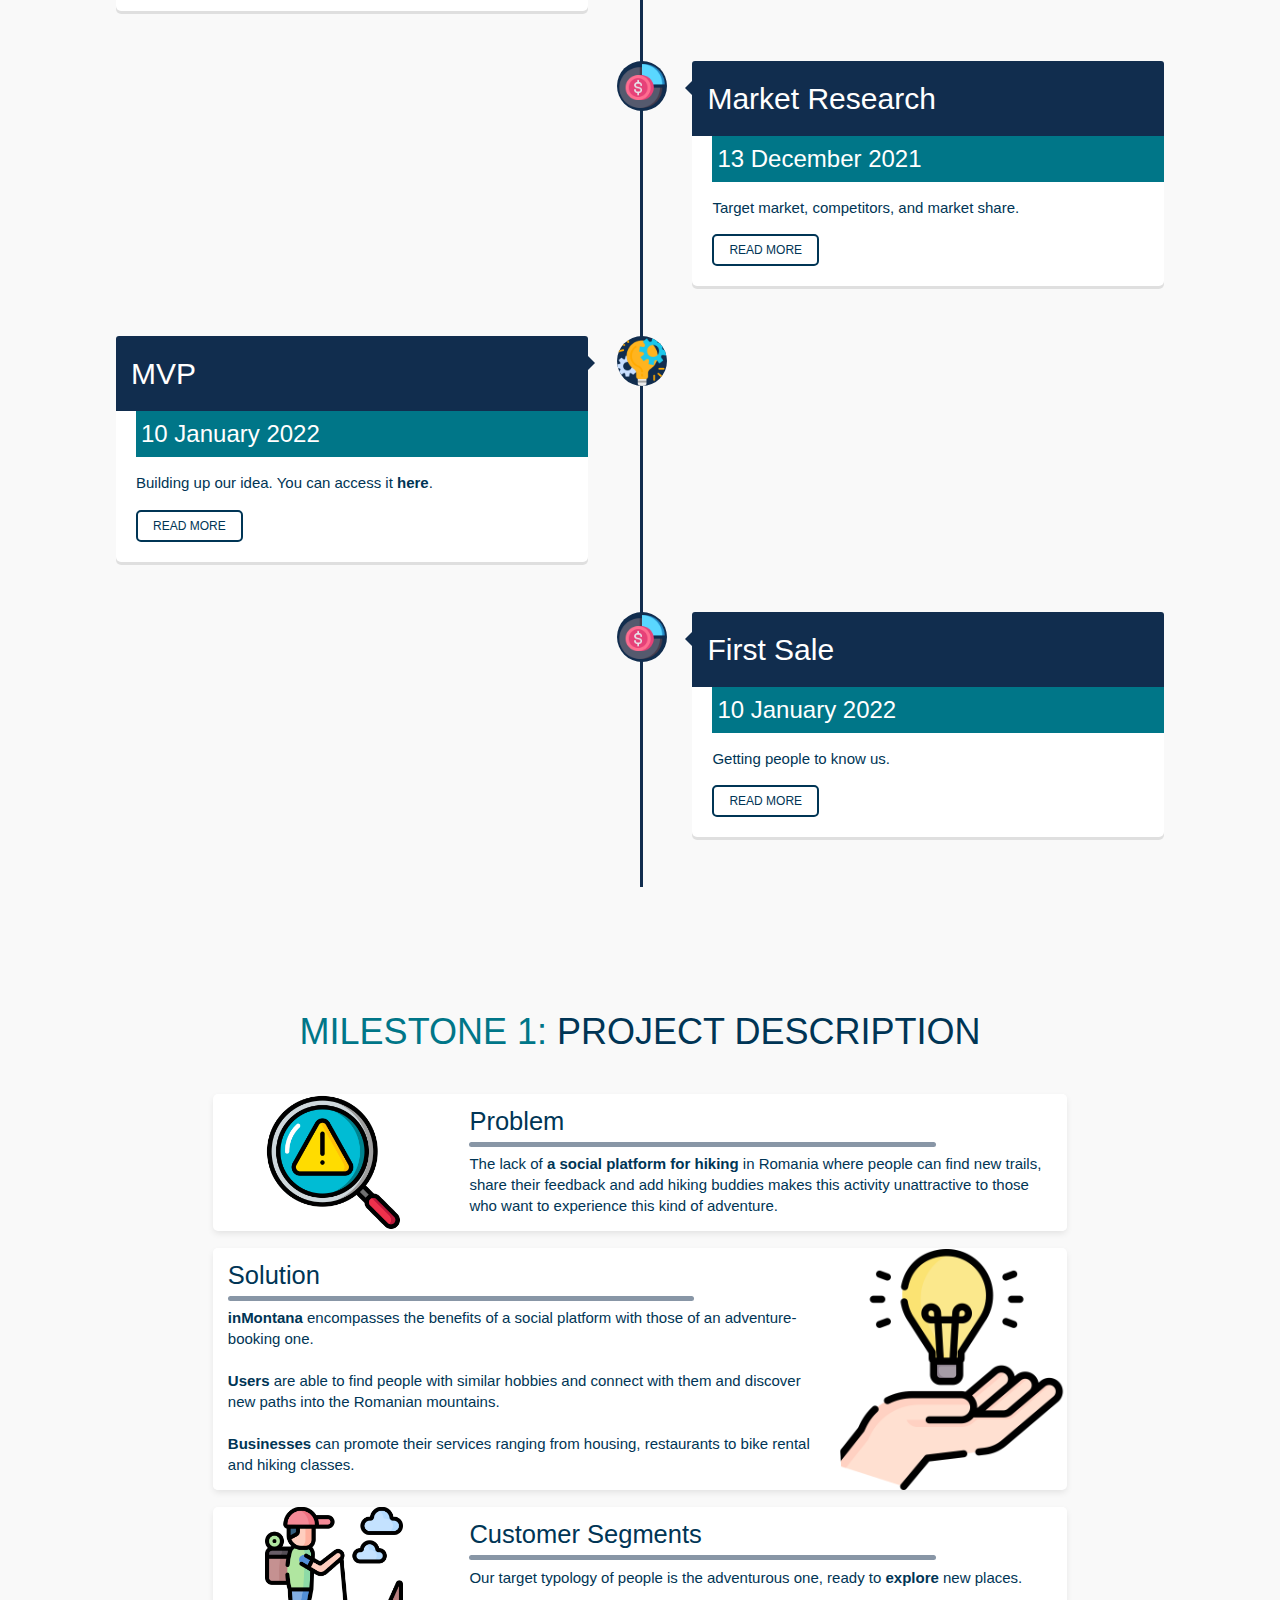
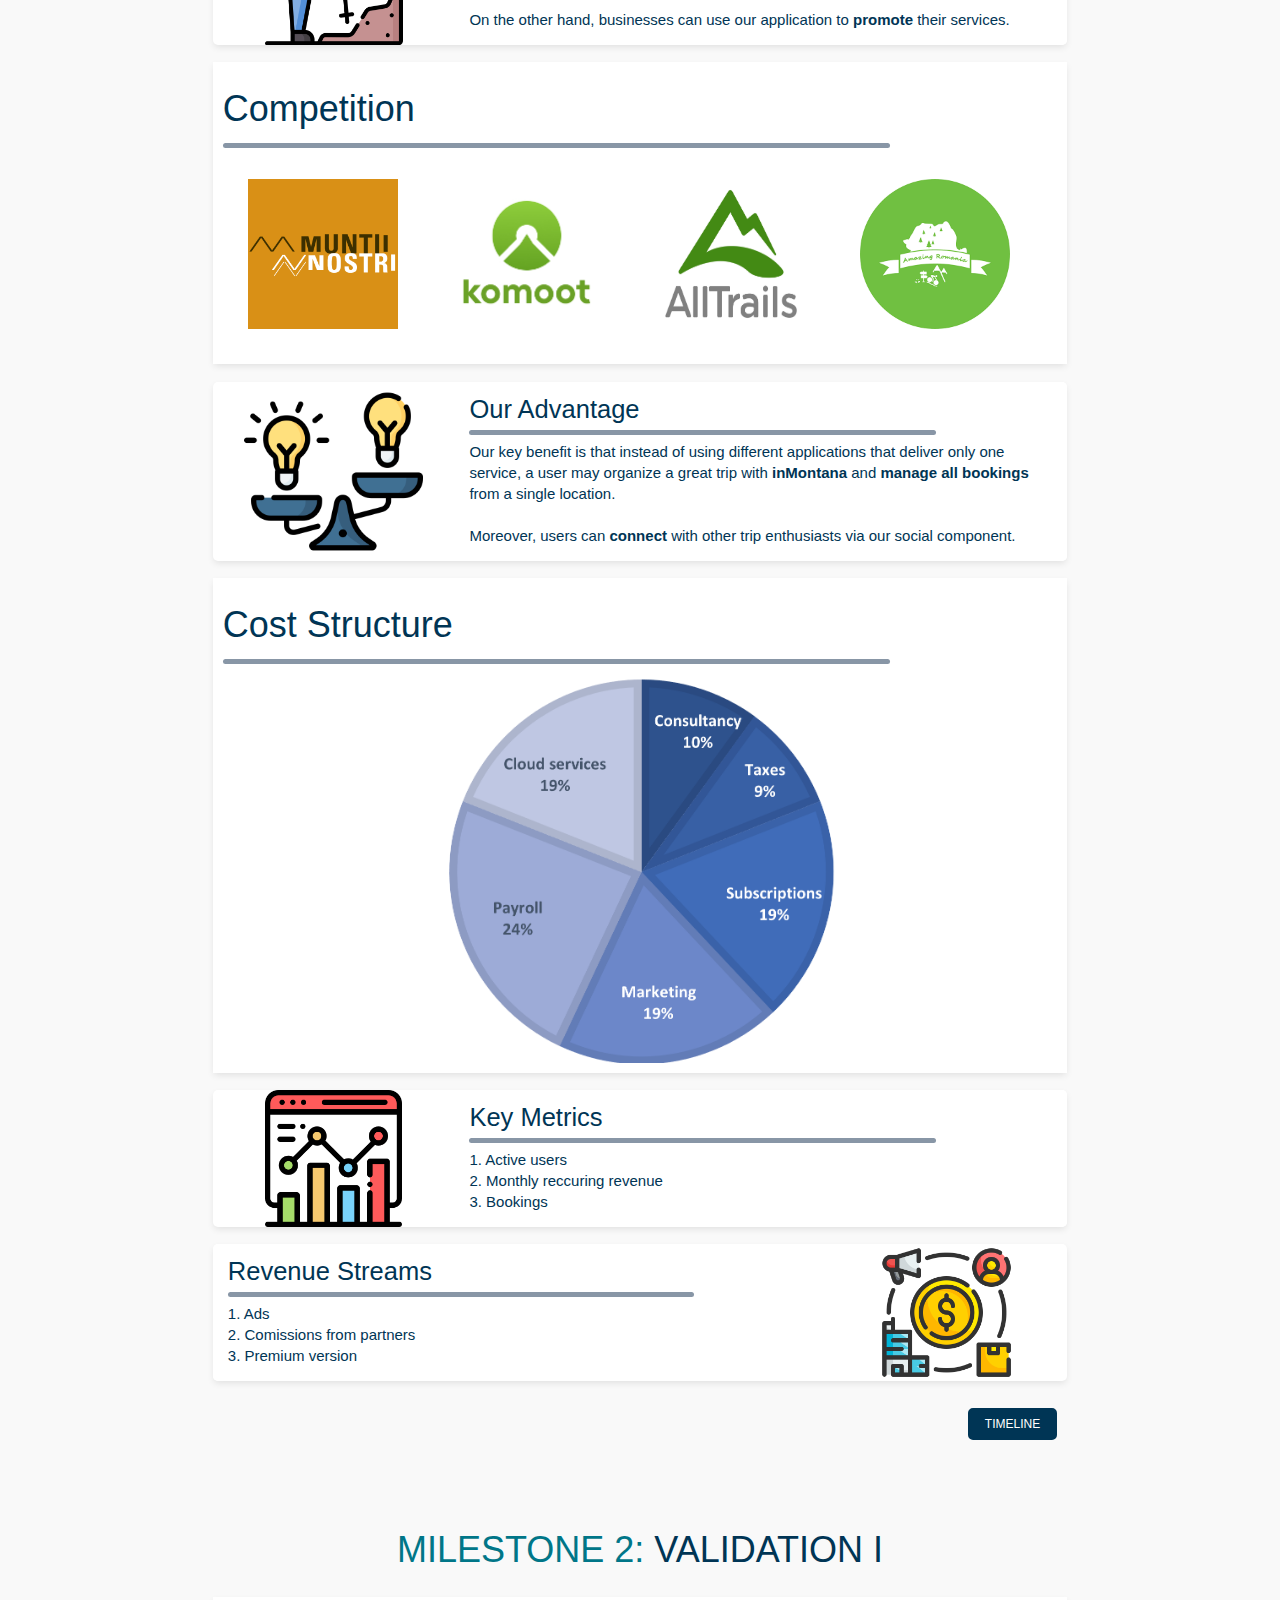
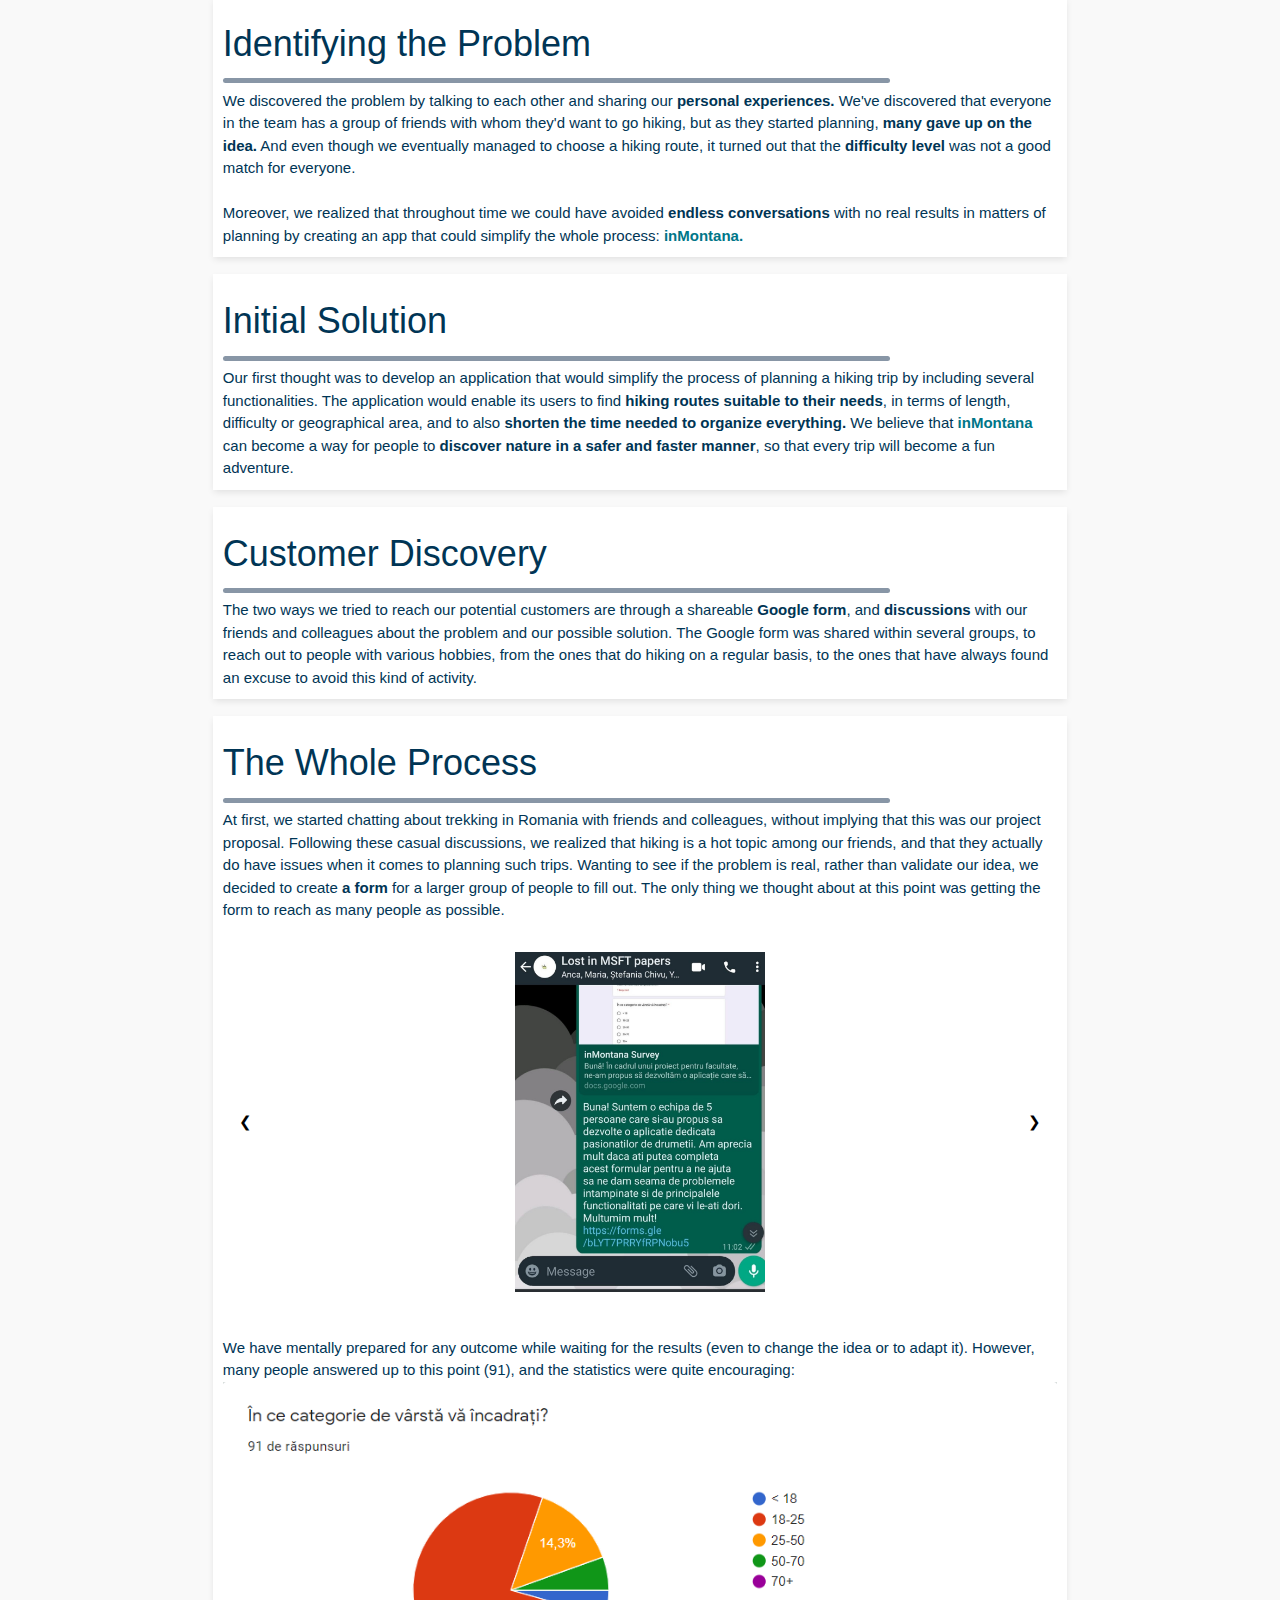
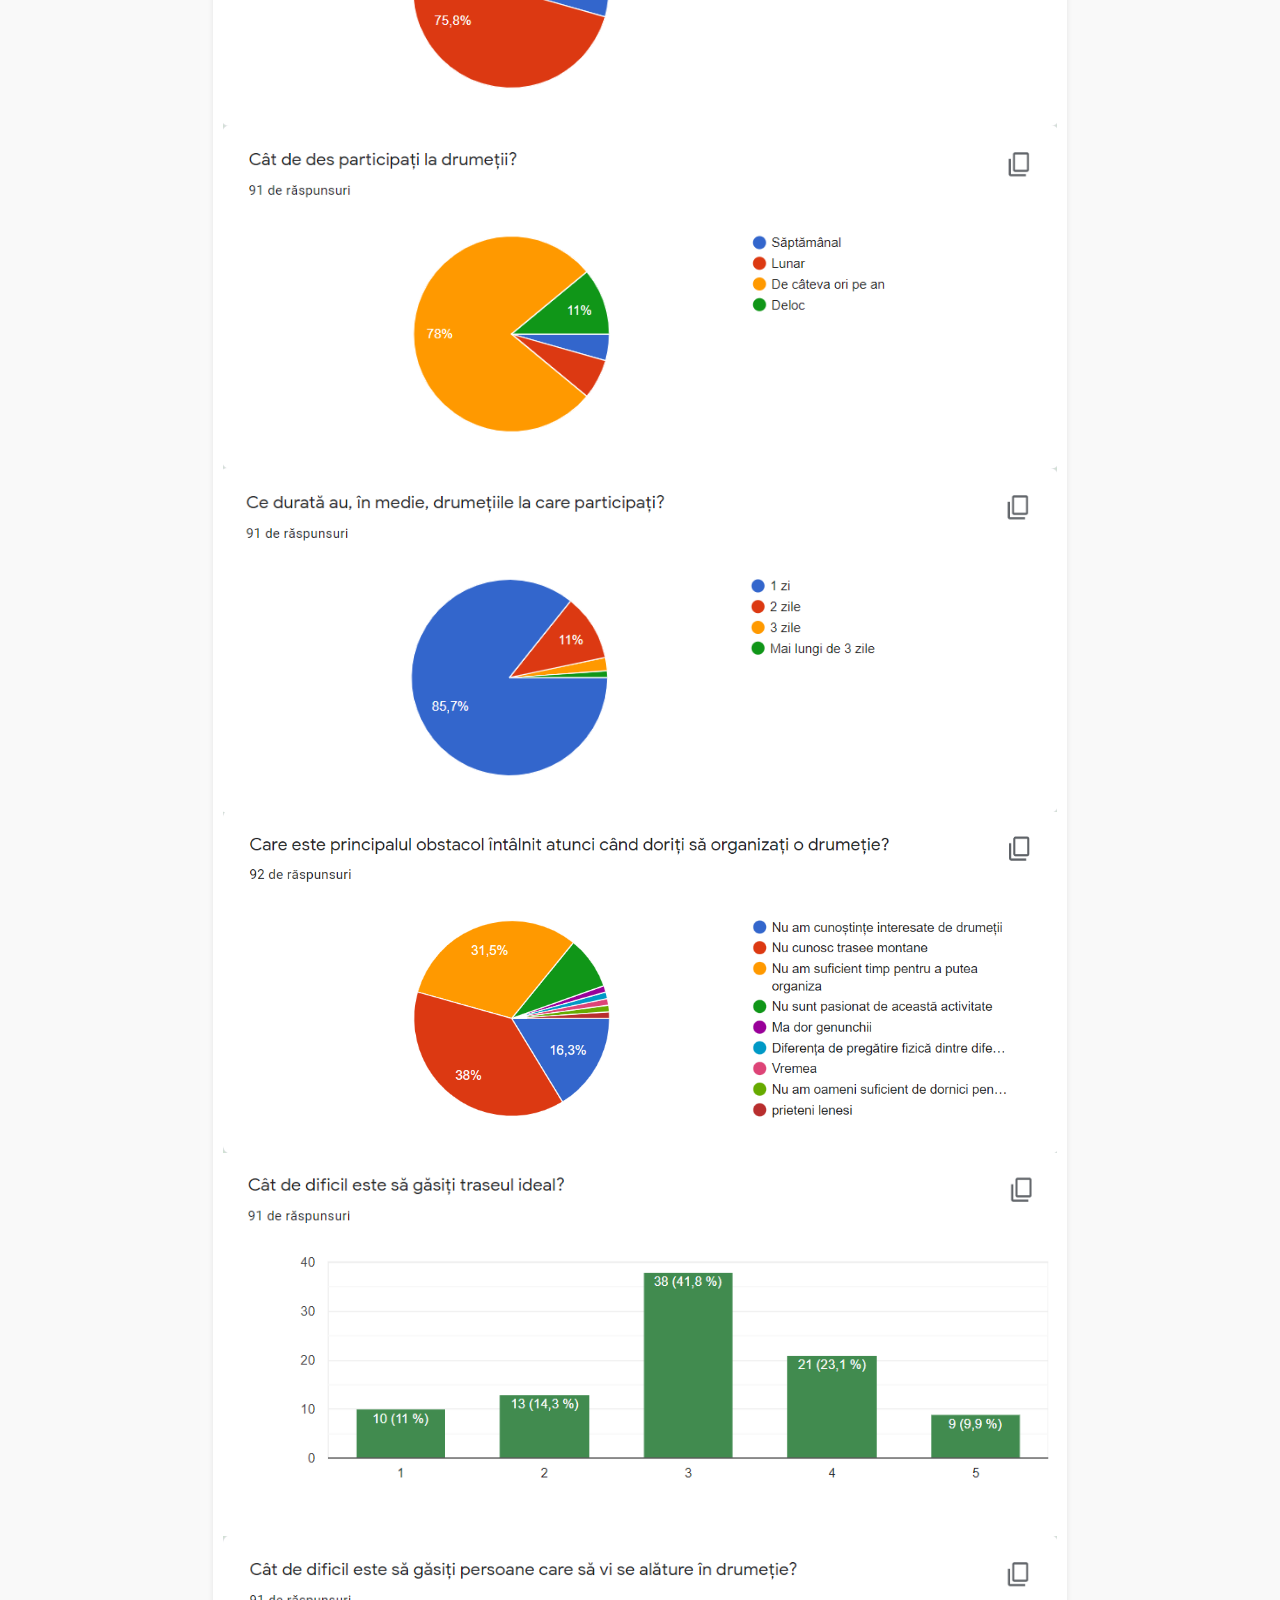
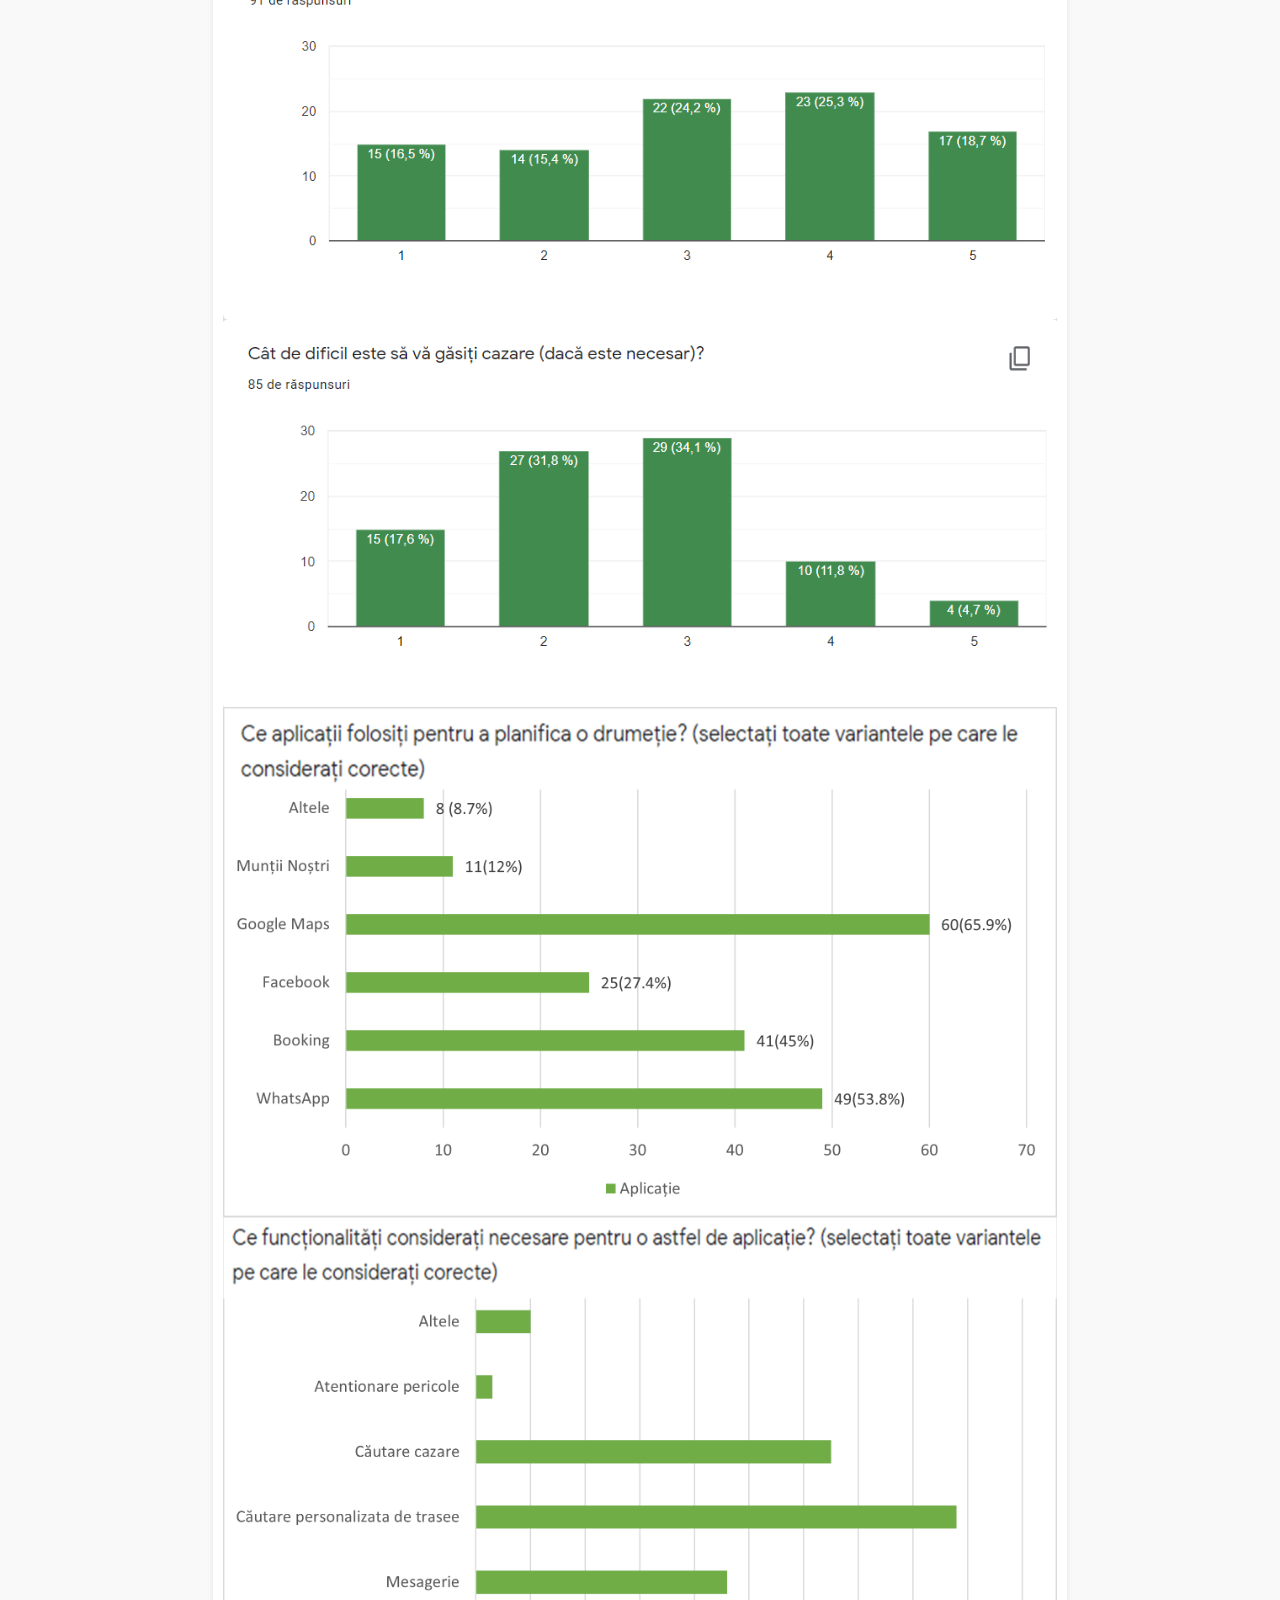
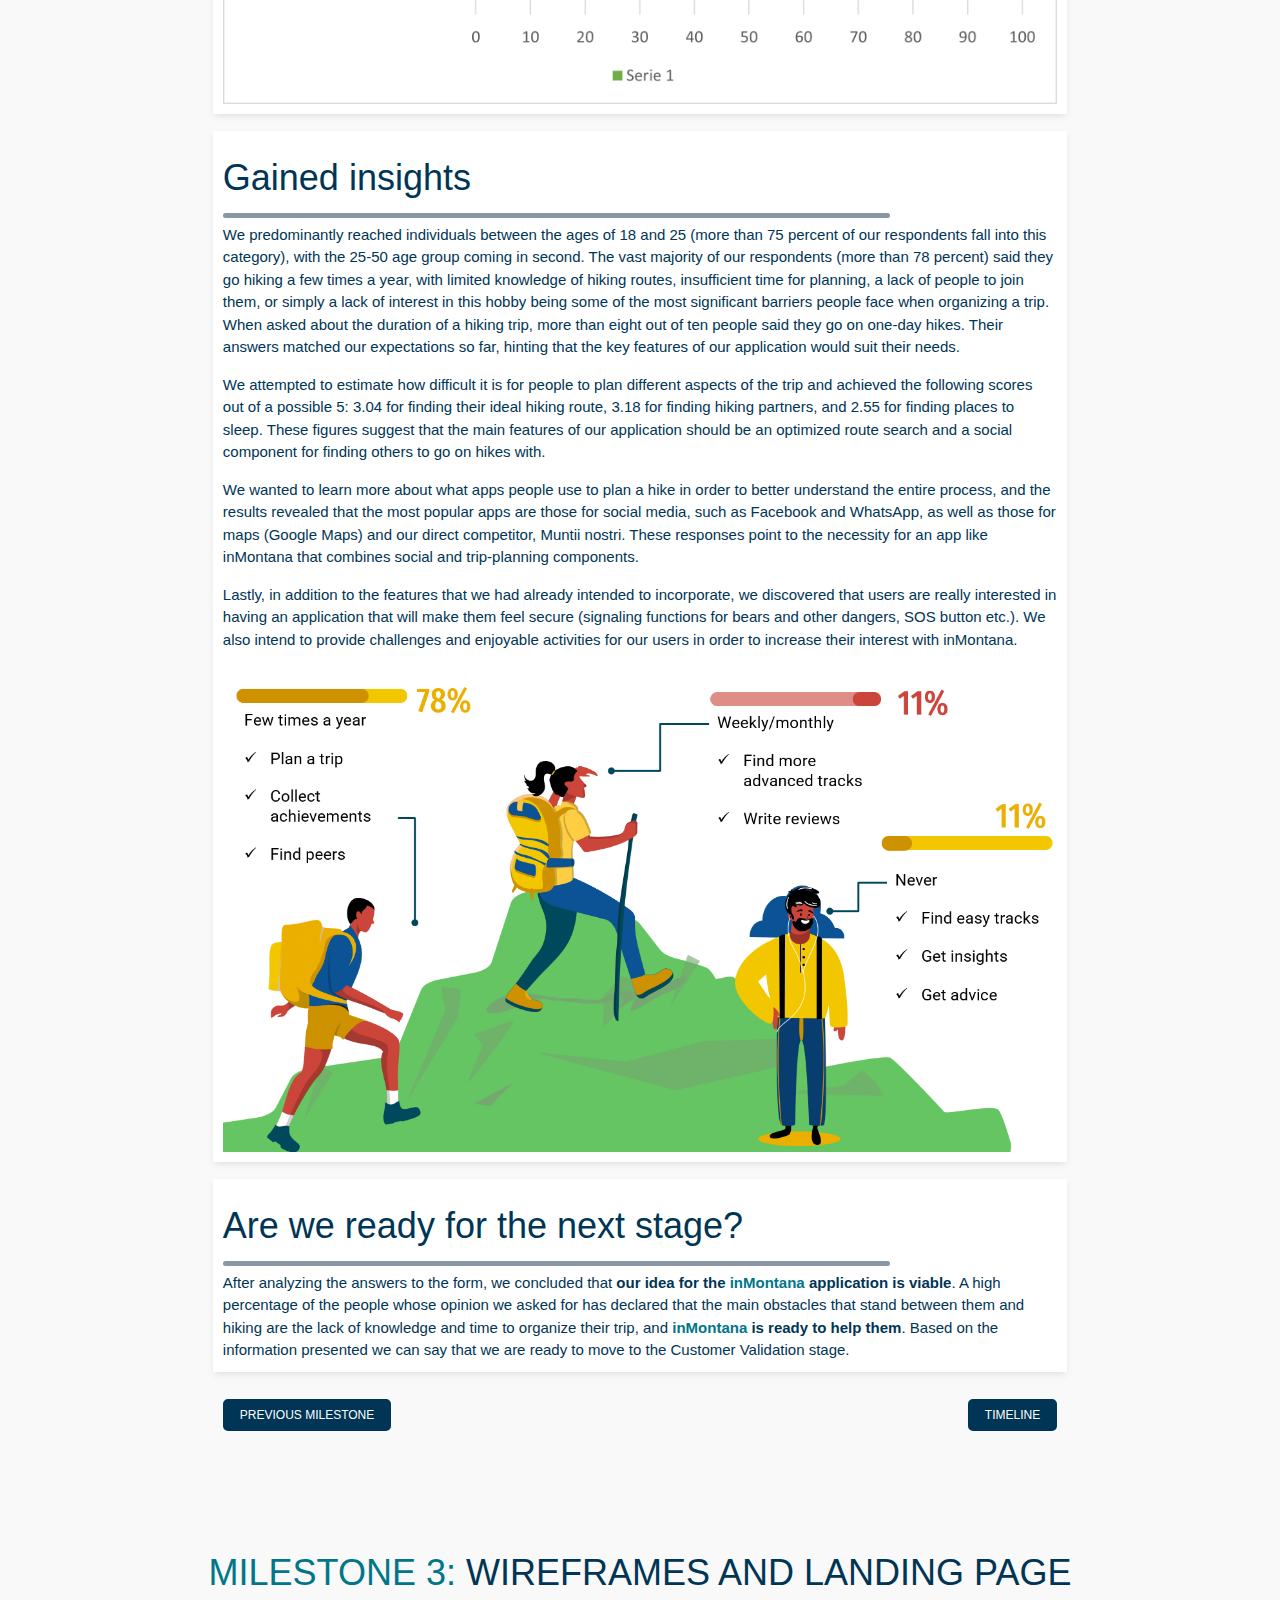
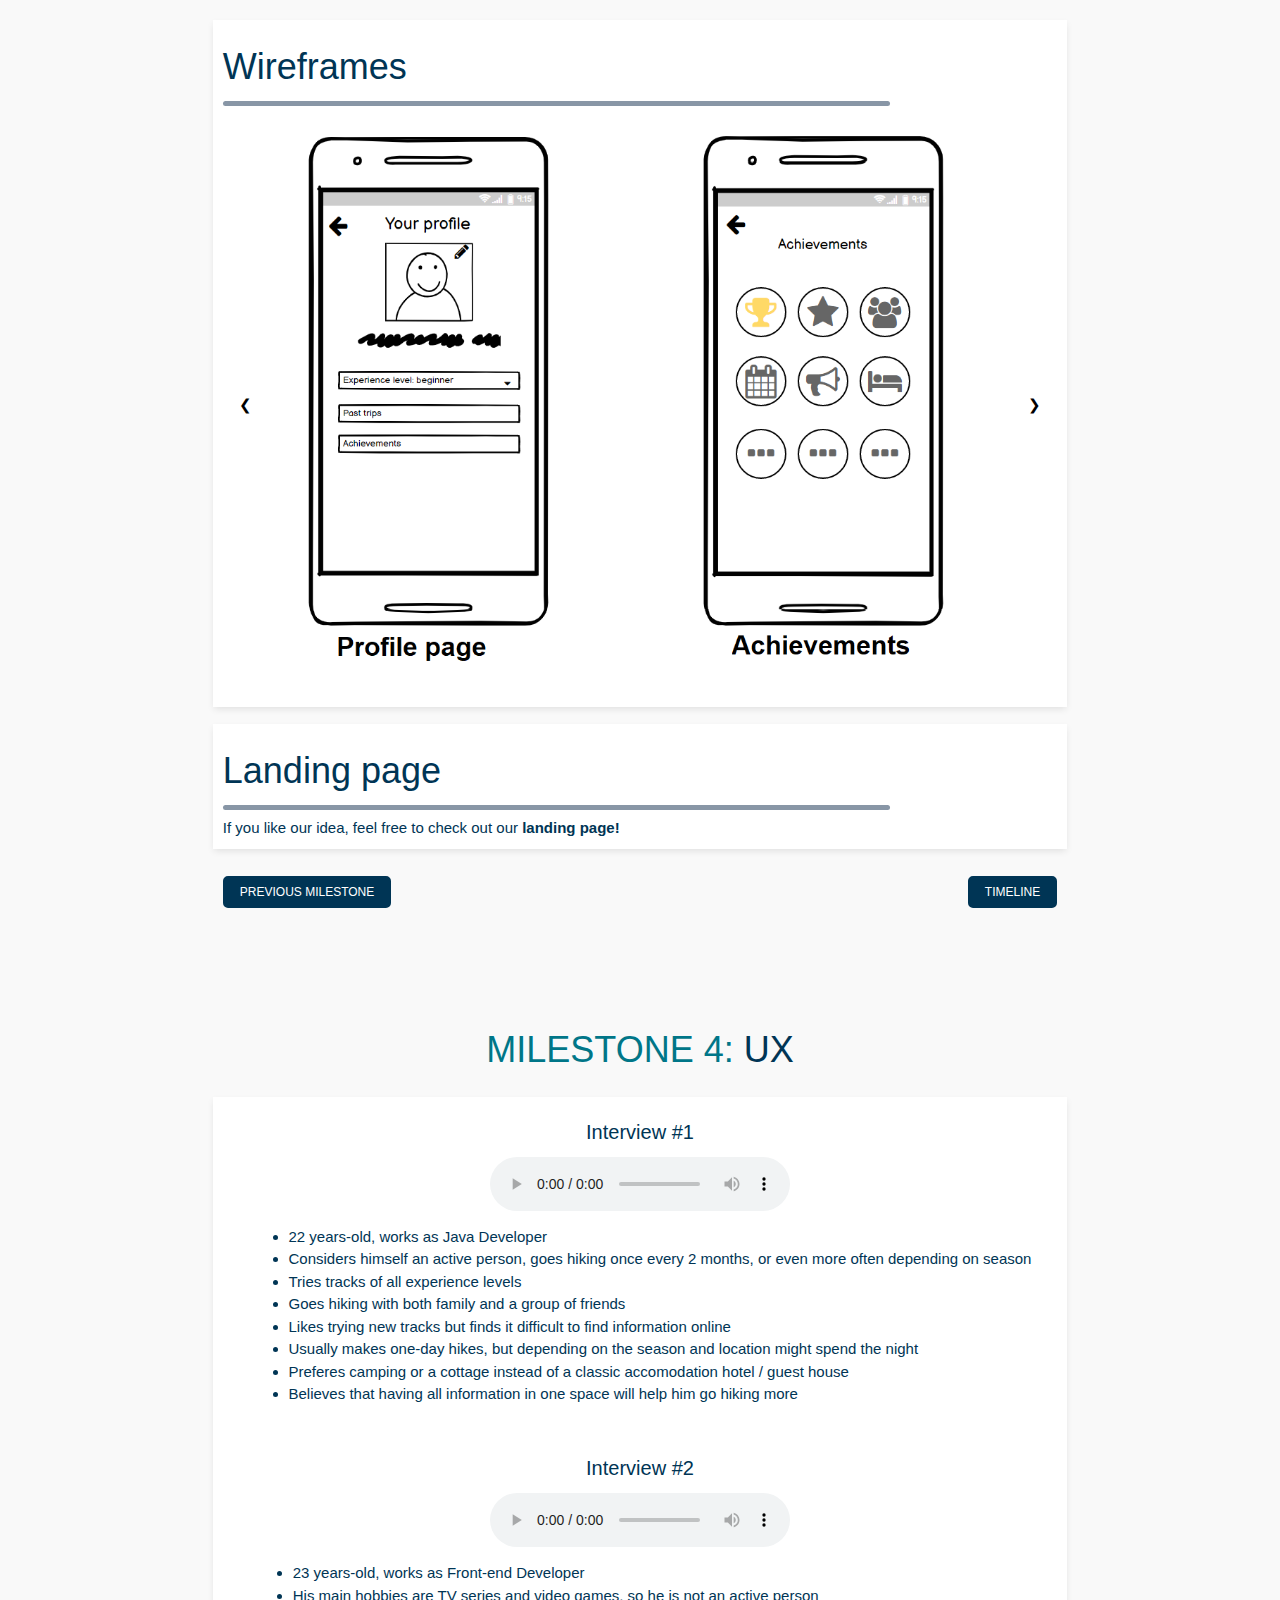
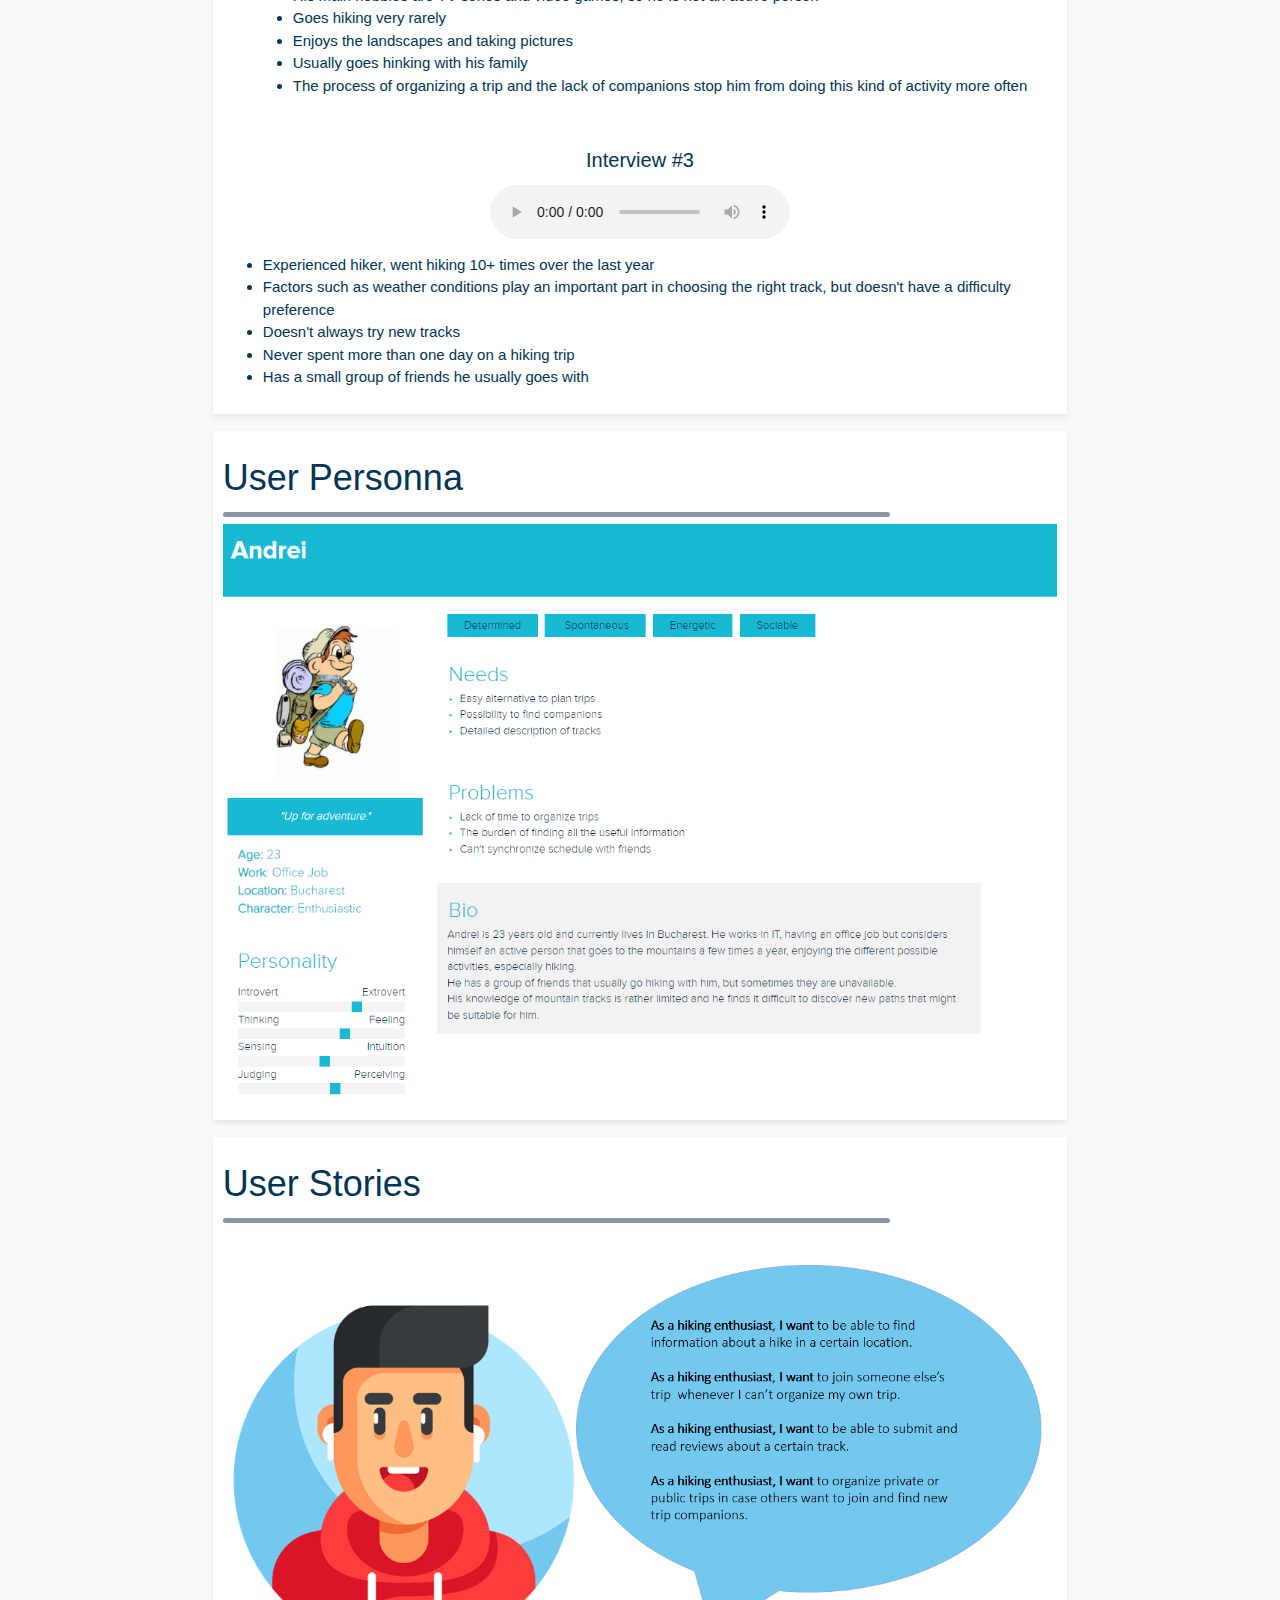
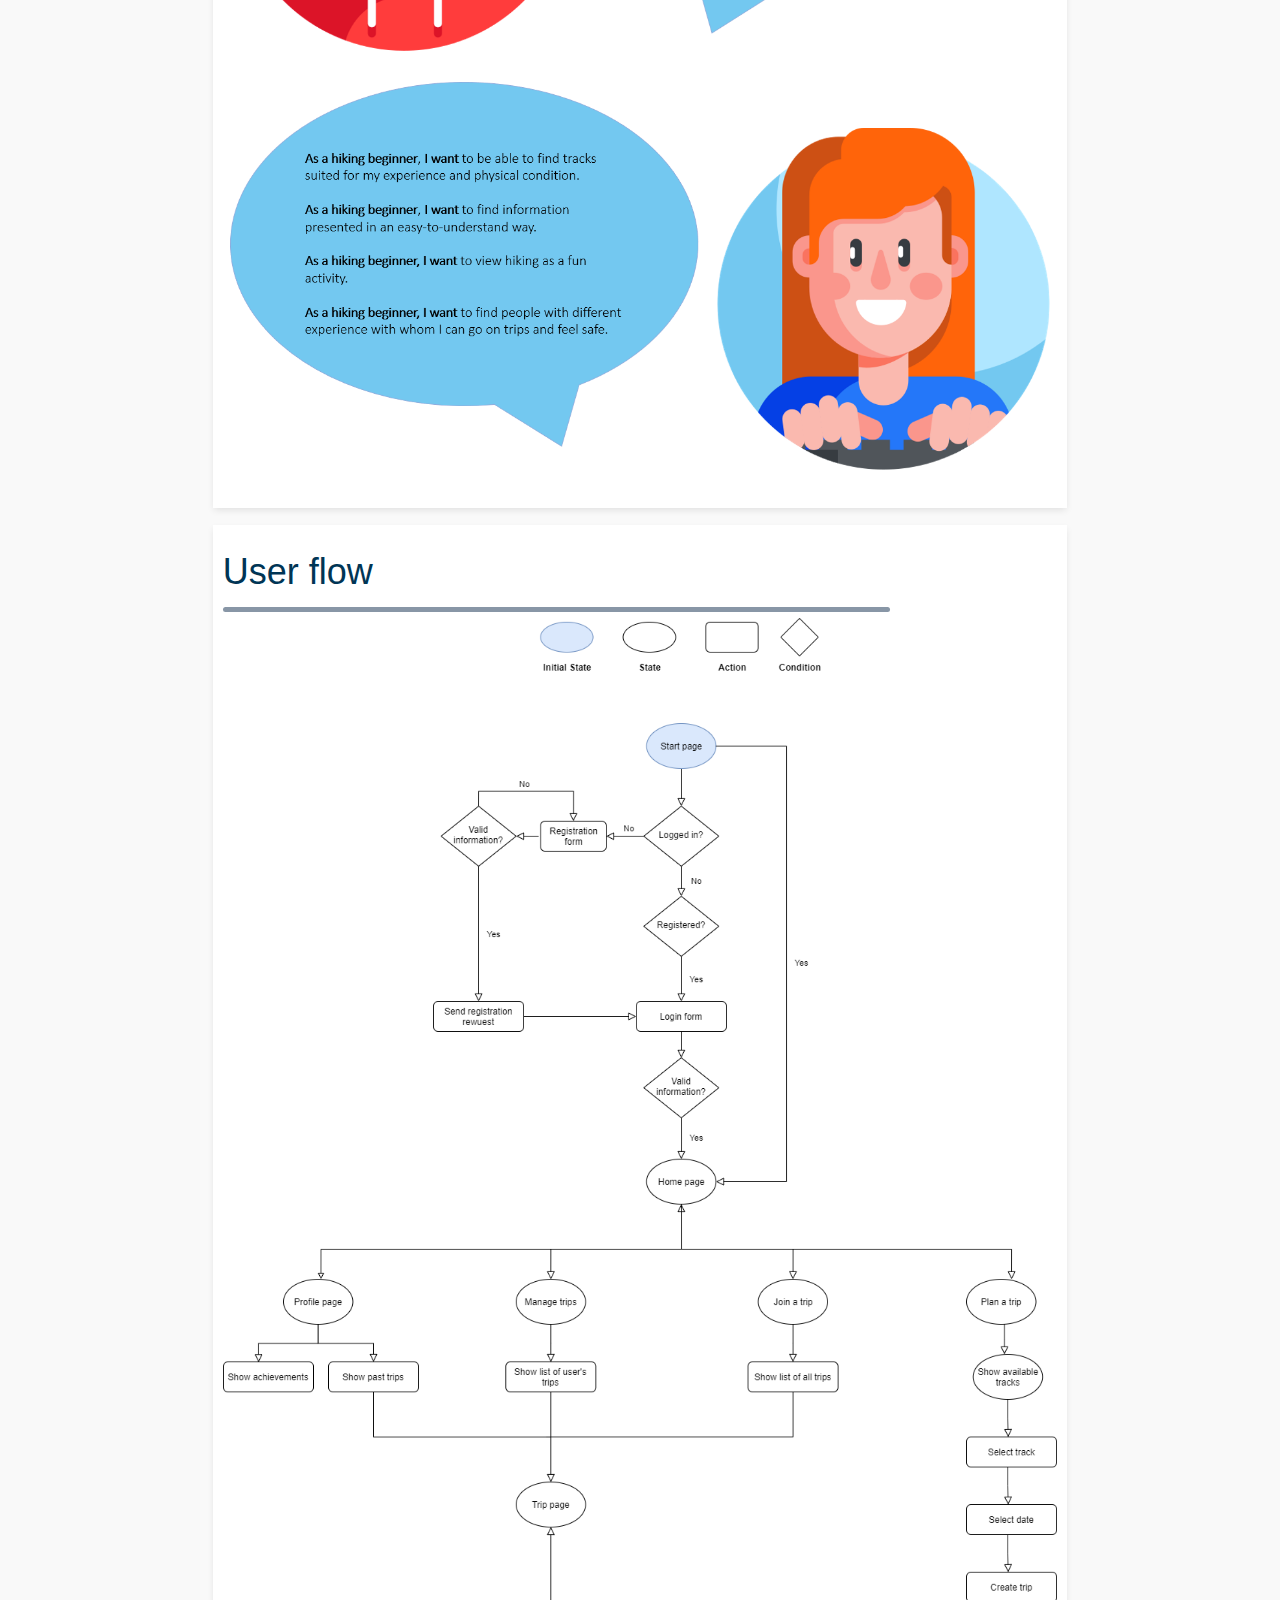
==== commit dcc8ccbc: "Minor fixes" ====
--- a/index.html
+++ b/index.html
@@ -112,7 +112,7 @@
 				<div class="timeline-content">
 					<h2>MVP</h2>
 					<h3>10 January 2022</h3>
-					<p> Building up our idea.
+					<p> Building up our idea. You can access it <a href="https://inmontana-app.web.app/"><b>here</b></a>.
 					</p>
 					<a href="#milestone-7" class="btn">Read more</a>
 				</div>
@@ -863,16 +863,30 @@
 				<ul>
 					<li>
 						creating a <b>web app</b>, since the <a href="#milestone-5"> <b>percentages</b> </a> of mobile
-						and desktop visitors were similar, but not all of our mobile visitors were Android users
+						and desktop visitors were similar, but not all of our mobile visitors were Android users, as
+						seen in <a href="#milestone-5">milestone 5</a>:
+						<img src="images/user_device.png">
 					</li>
 					<li>
 						developing the <b>Create trip</b> functionality, since most of the respondents of our <a
-							href="#milestone-2"> <b>survey</b></a> considered it the most desired functionality
+							href="#milestone-2"> <b>survey</b></a> considered it the most desired functionality, as seen
+						in <a href="#milestone-2">milestone 2</a>:
+						<img src="images/functionalitati.png">
 					</li>
 					<li>
 						integrating a <b>social component</b>, by enabling users to join trips created by others, based
-						on the need for a way of communicating with other hikers observed during <a href="#milestone-2">
-							<b>market research</b></a>
+						on the need for a way of communicating with other hikers observed during <a href="#milestone-6">
+							<b>market research</b></a>, when people were trying to plan their trips with strangers on
+						Facebook posts or blogposts(as seen in the comments from <a
+							href="https://www.carpati.org/planificator_ture/%C3%AEn_prag_de_an_nou/7012/">
+							<b>here</b></a>, <a
+							href="https://www.carpati.org/planificator_ture/piatra_dragoslavelor/7006/"> <b>here</b></a>
+						and <a
+							href="https://www.carpati.org/planificator_ture/o_vale_un_br%C3%A2u_o_muchie_-_un_pic_de_bucegi/6982/">
+							<b>here</b></a>).
+						<br>
+						<img src="images/ss_grup.png" style="max-width: 40%;">
+						<img src="images/ss_grupen.png" style="max-width: 40%;">
 					</li>
 					<li>
 						continuing on providing a <b>feedback survey</b> for the visitors, so that we can continue on
@@ -906,8 +920,6 @@
 						join a public trip
 					</li>
 				</ul>
-
-
 				<b>
 					<br>
 					Login page:
@@ -930,7 +942,11 @@
 
 			<div class="box-center">
 				<h1>Conclusions</h1>
-				<p>TODO
+				<p> Based on the previously received feedback and the functionalities we have implemented, we are
+					confident that our future users can understand what <b>inMontana</b> is about. We feel that this MVP
+					encapsulates the essence of our idea, however there is still enough room for future updates and
+					improvements.
+
 				</p>
 			</div>
 			<div class="milestone-btn box-center">
@@ -945,17 +961,75 @@
 			</div>
 			<div class="box-center">
 				<h1>Preparing for the users</h1>
-				<p>TODO
+				<p> After we have managed to launch inMontana and everything was up and functional, we shared the link
+					to our app, along with a survey, to the people who have subscribed (previously documented in <a
+						href="#milestone-5"><b>Milestone 5</b></a> )to our newsletter via our <a
+						href=https://inmontana.github.io/landing-page.html> <b>landing page</b></a>. For this part, we
+					have used the free service called <a href="https://www.aweber.com/"><b>aweber</b></a>.
+					<br>
+					Migrating our subscribers:
+					<img src="images/subscribers_mail.png">
+					The template of the e-mail:
+					<img src="images/template_mail.png">
+					<br>
+					<br>
+					We have also shared this with friends and persons interested in this kind of activity by using
+					WhatsApp
+					and Facebook.
+					<img src="images/sharing_wapp.png">
 				</p>
 			</div>
 			<div class="box-center">
 				<h1>The feedback</h1>
-				<p>TODO
+				<p> We managed to get some visitors to create an account on our website and test our application.</p>
+				<img src="images/users_firebase.png">
+				<p> The number of responses we got was limited, but nevertheless it still provided us valuable feedback.
+					Our survey registered 21 responses.
+					<br>
+					<br>
+					We have asked our visitors:
+				<ul>
+					<li>
+						if <b>inMontana</b> was <b>easy to use</b>: the average score, on a scale from 1 to 5, was 4.57,
+						indicating that users are able to navigate inMontana without any difficulty.
+						<img src="images/ss_easytouse.png">
+					</li>
+					<li>
+						if they found <b>inMontana</b> being <b>useful</b>: the average score, on a scale from 1 to 5,
+						was 4.47, validating again our hypothesis that an application like this is needed.
+						<img src="images/ss_util.png">
+					</li>
+					<li>
+						what <b>functionality</b> they would like to find in <b>inMontana</b>: the responses we have
+						gotten to this question are similar to the <a href="#milestone-3"><b>functionalities</b></a> we
+						are planning on developing,
+						validating our idea:
+						<img src="images/ss_add.png">
+					</li>
+					<li>
+						how they would rate their overall <b>experience</b> on <b>inMontana</b>: the average score, on a
+						scale from 1 to 5, was 4.42, suggesting that most of the users were left with a good impression,
+						which could later help us with tasks such as user engagement and user retention.
+						<img src="images/ss_like.png">
+					</li>
+					<li>
+						how much <b>money</b> they would pay for the <b>premium inMontana version</b>: the average sum
+						we have identified being lower than 3 euros, indicating that the main revenue stream would still
+						be based on ads,
+						but that we could also add a premium version as a secondary revenue stream.
+						<img src="images/ss_money.png">
+					</li>
+				</ul>
 				</p>
 			</div>
 			<div class="box-center">
 				<h1>Conclusions</h1>
-				<p>TODO
+				<p>
+					After analyzing the feedback, we strongly believe that we are on the right track. People appear to
+					be interested into our product and are wishing for it to develop in the same direction as us.
+					However, it is clear that we have to put more thought into the way we are letting people know about
+					inMontana, as we haven't got as many respondents as we would have wanted. We managed to deliver a
+					MVP that catches people's interest and that is easy to use, as reflected in the feedback.
 				</p>
 			</div>
 			<div class="milestone-btn box-center">
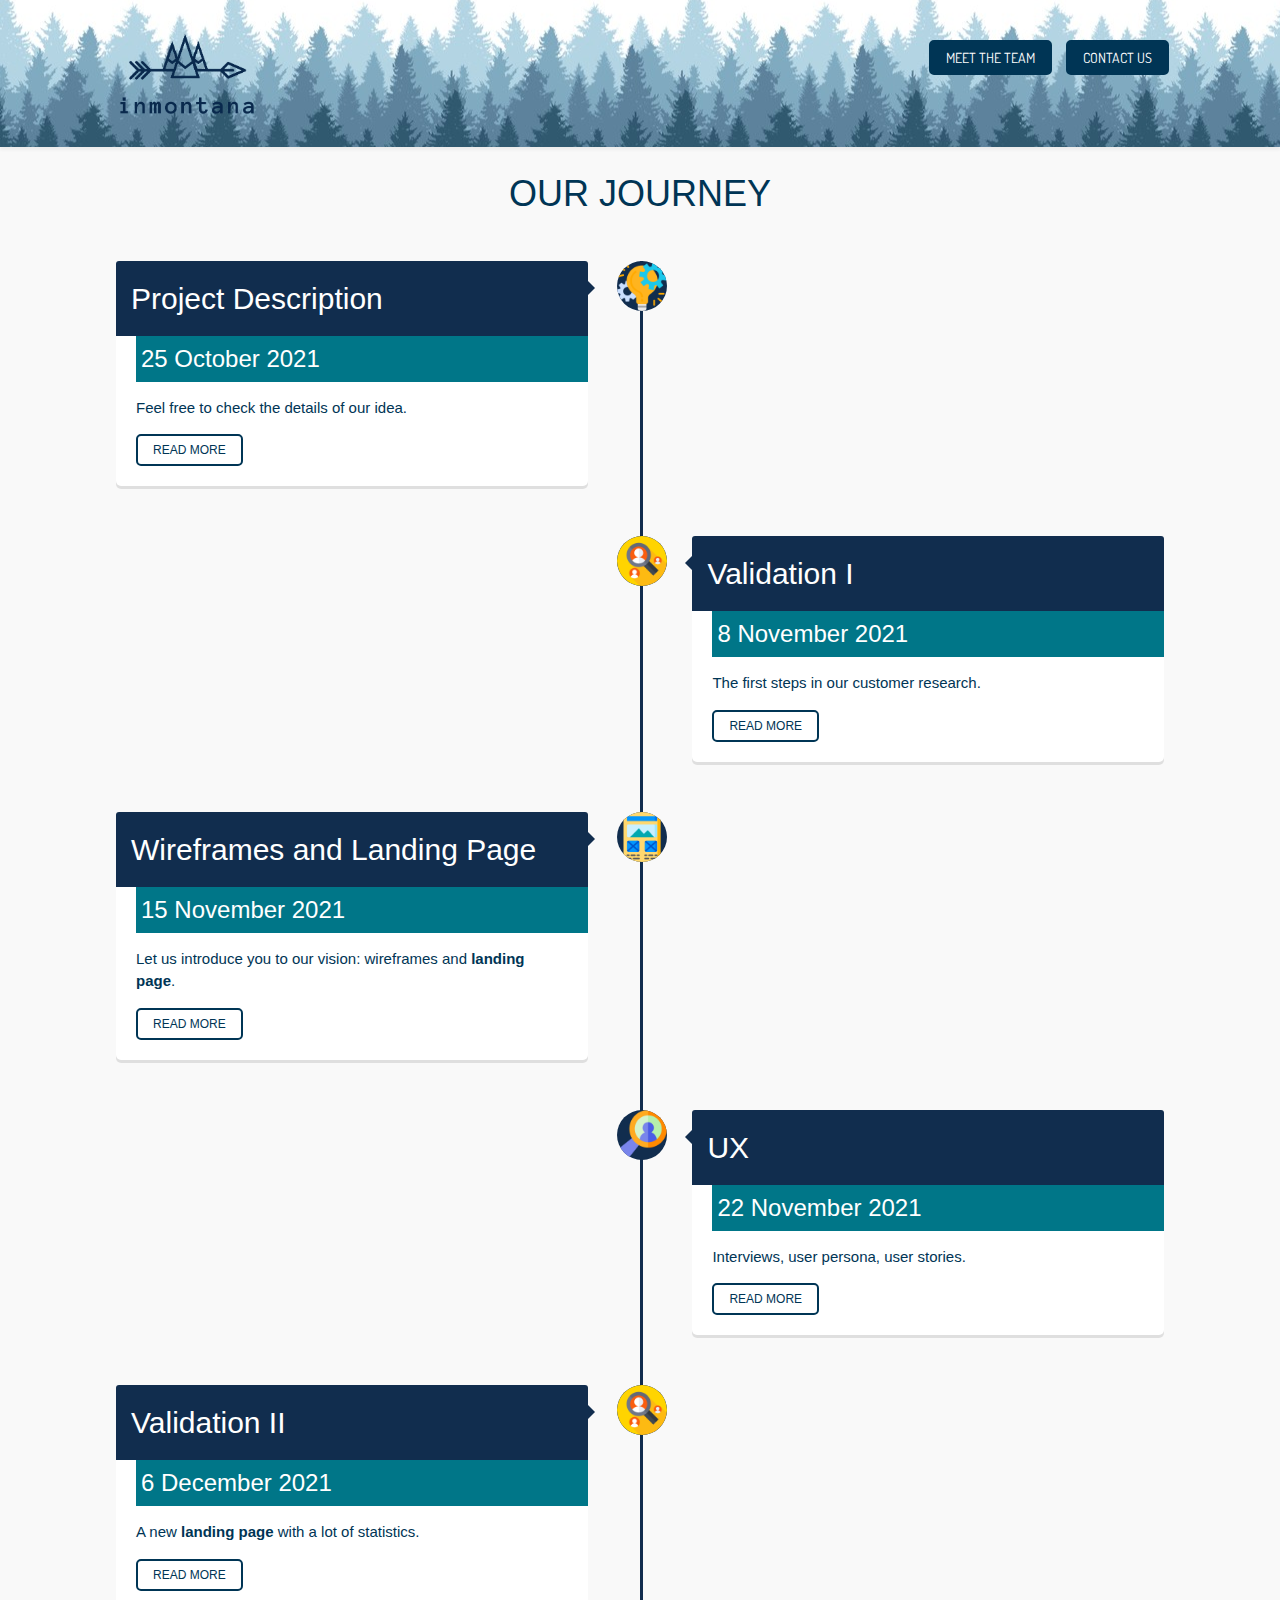
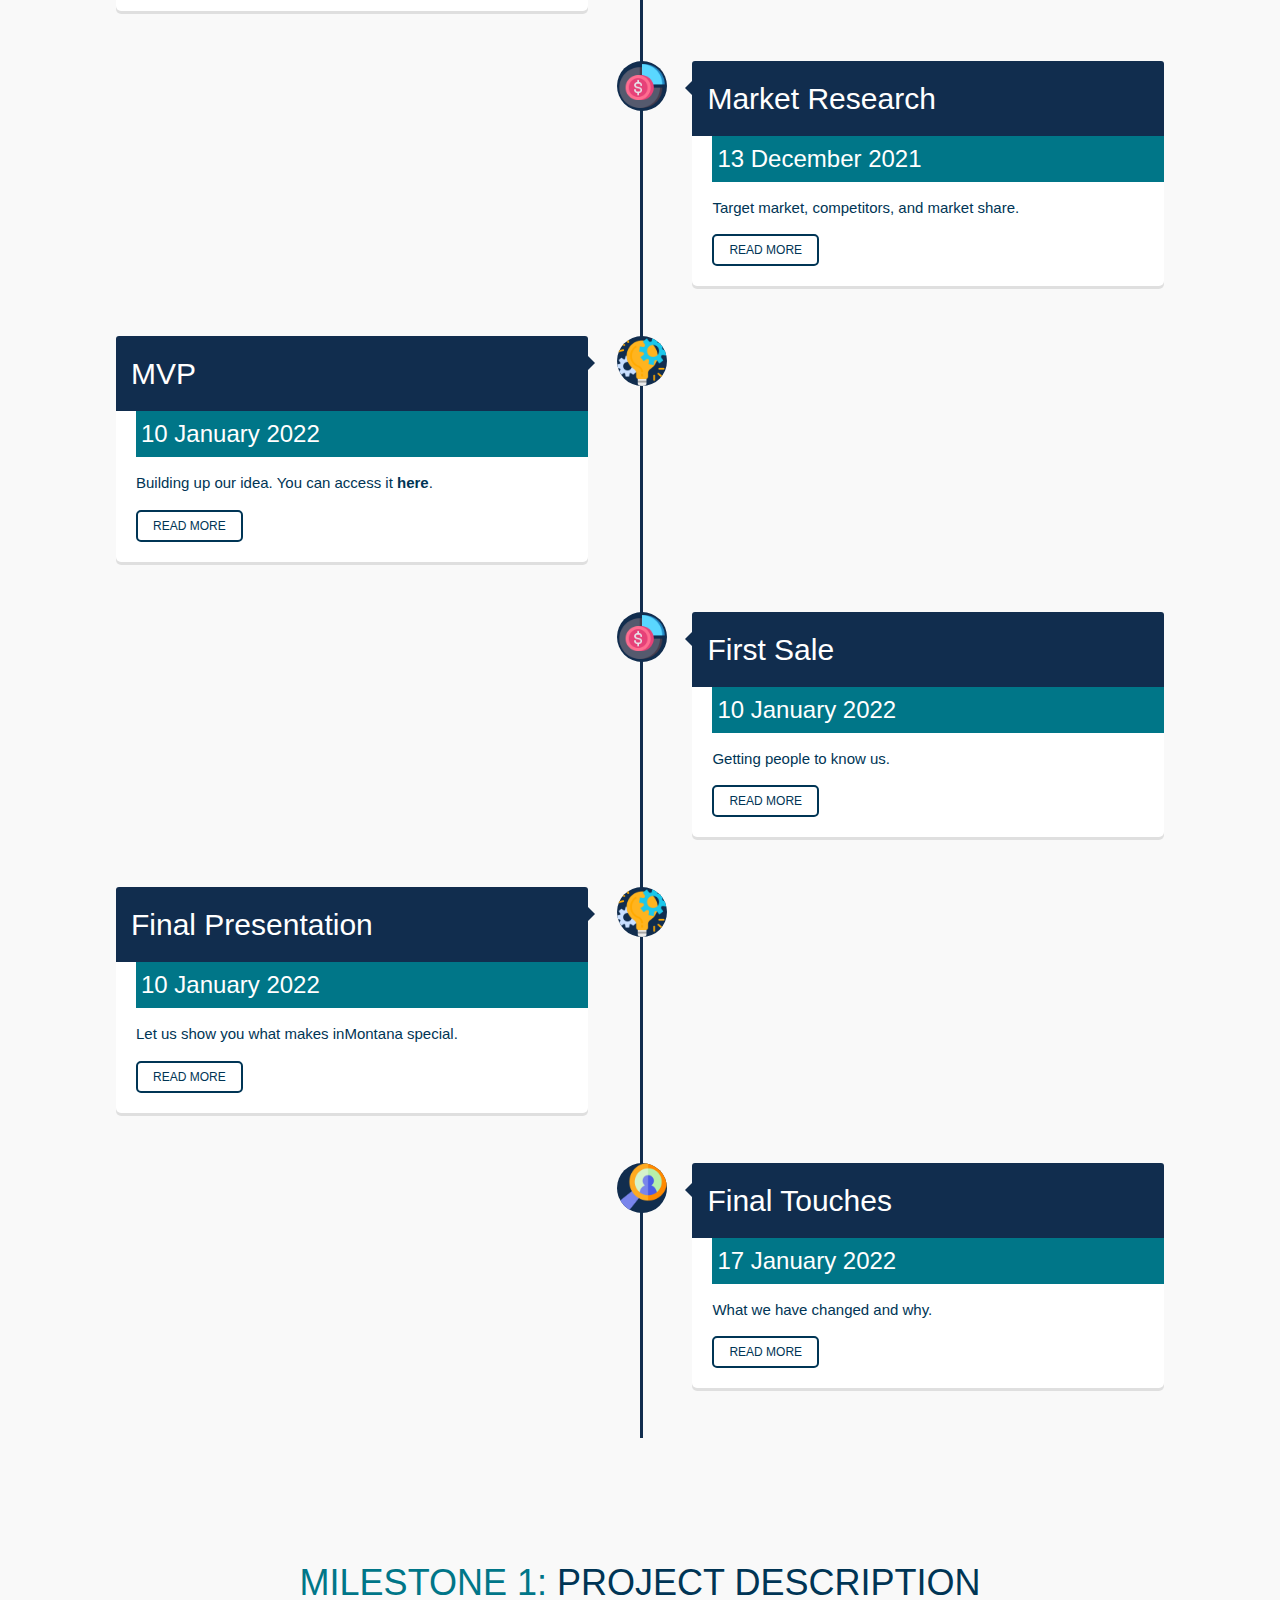
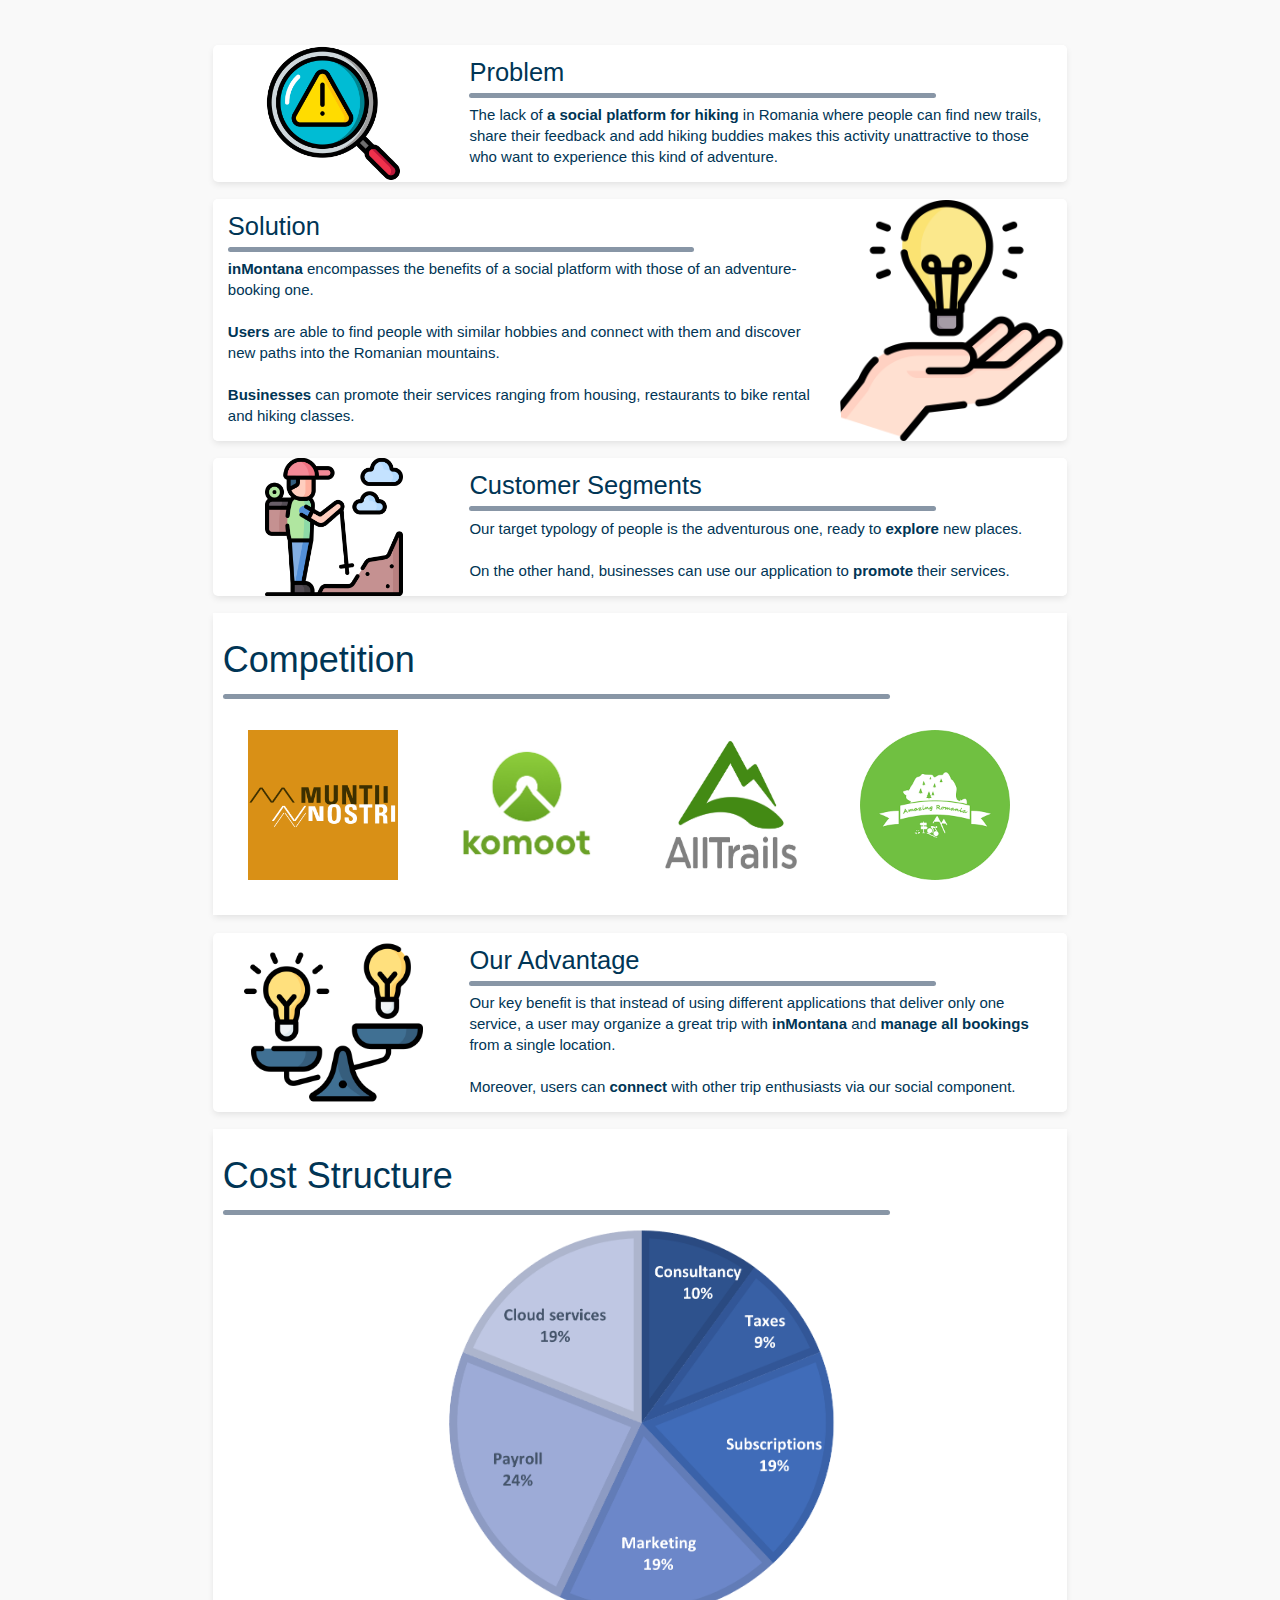
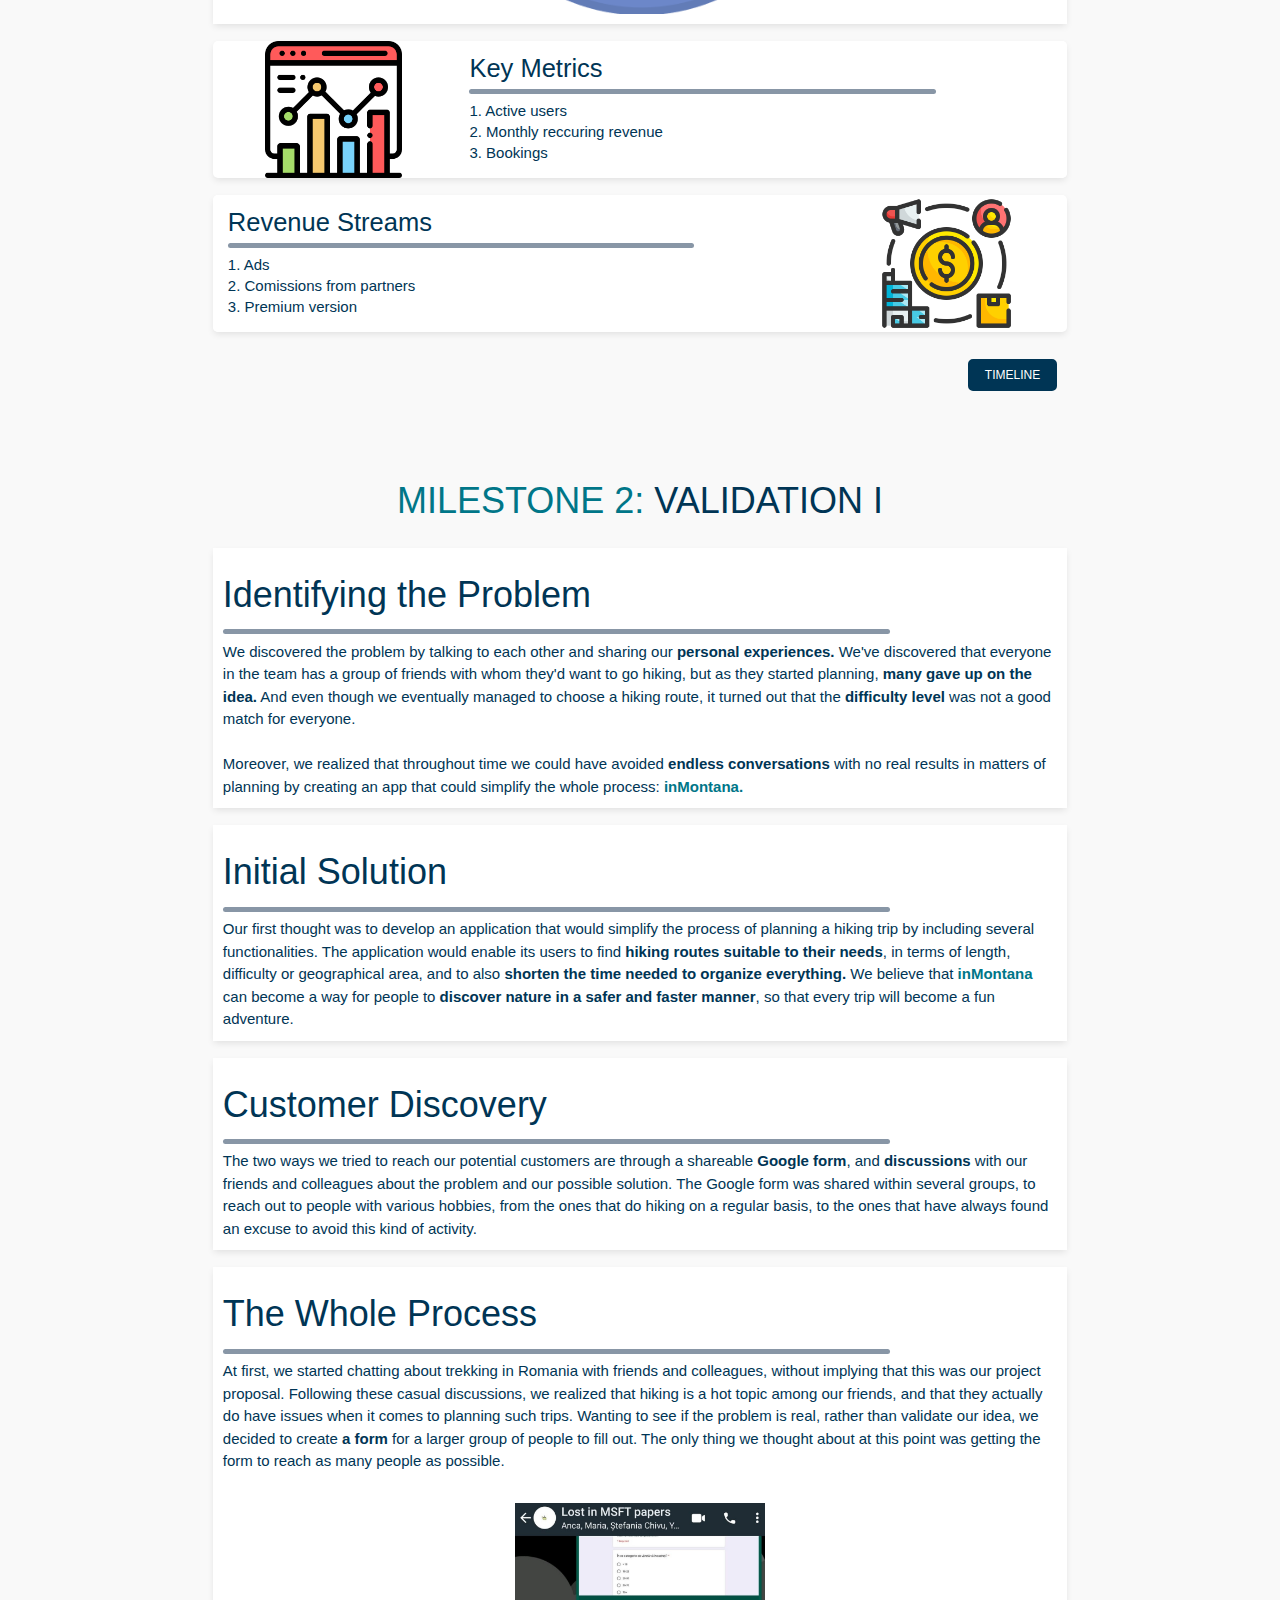
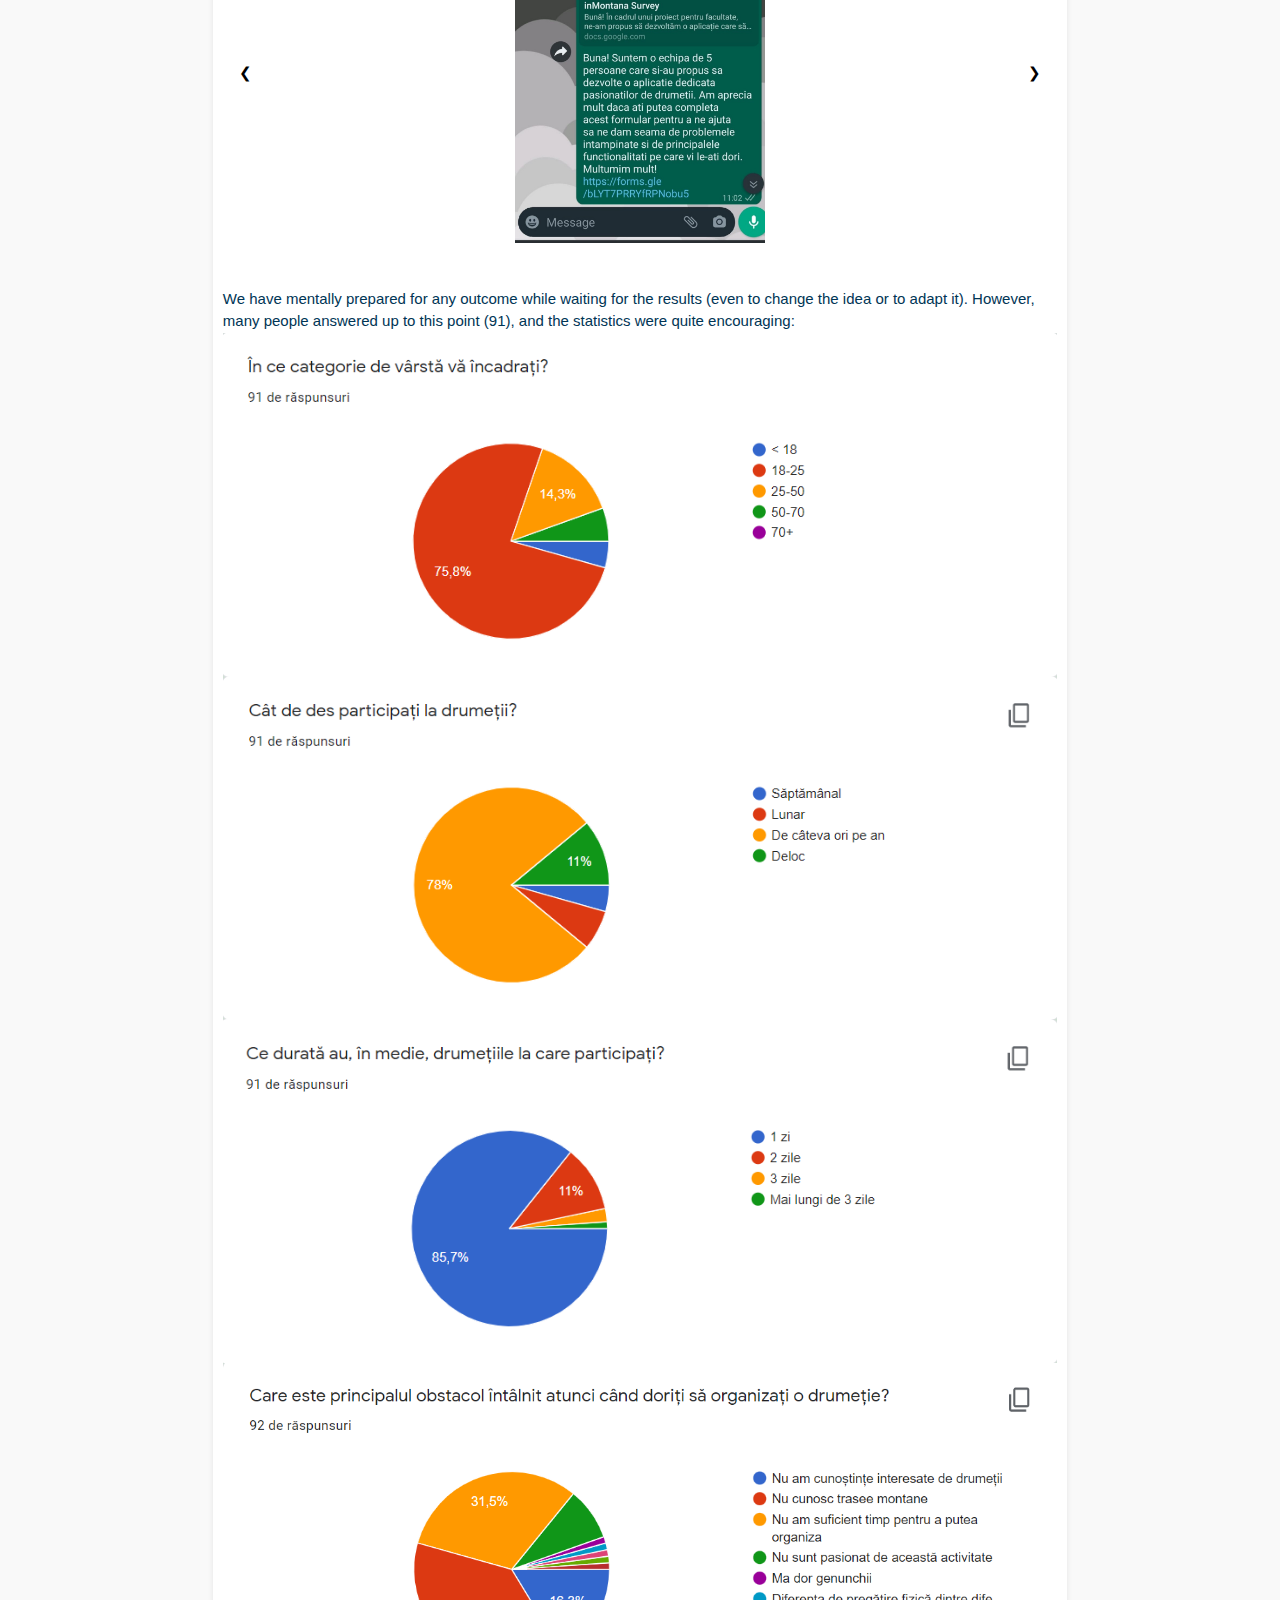
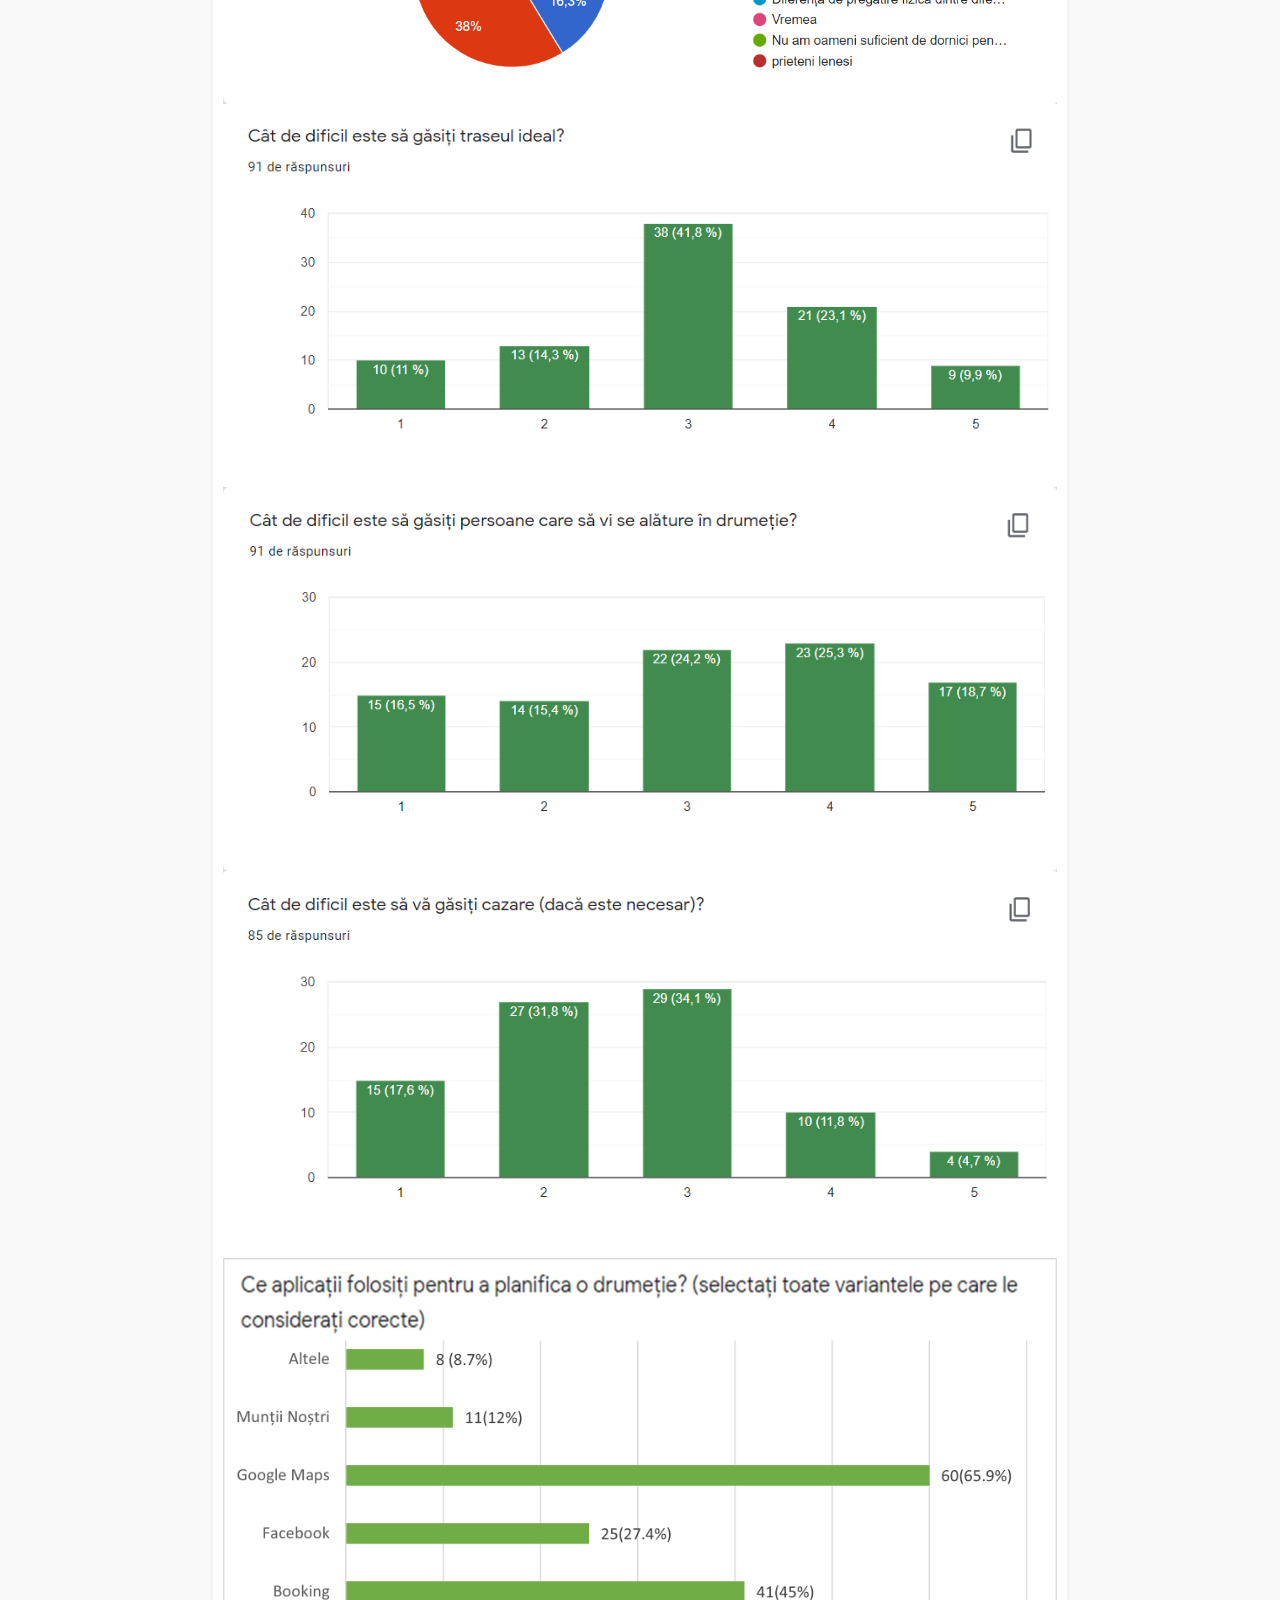
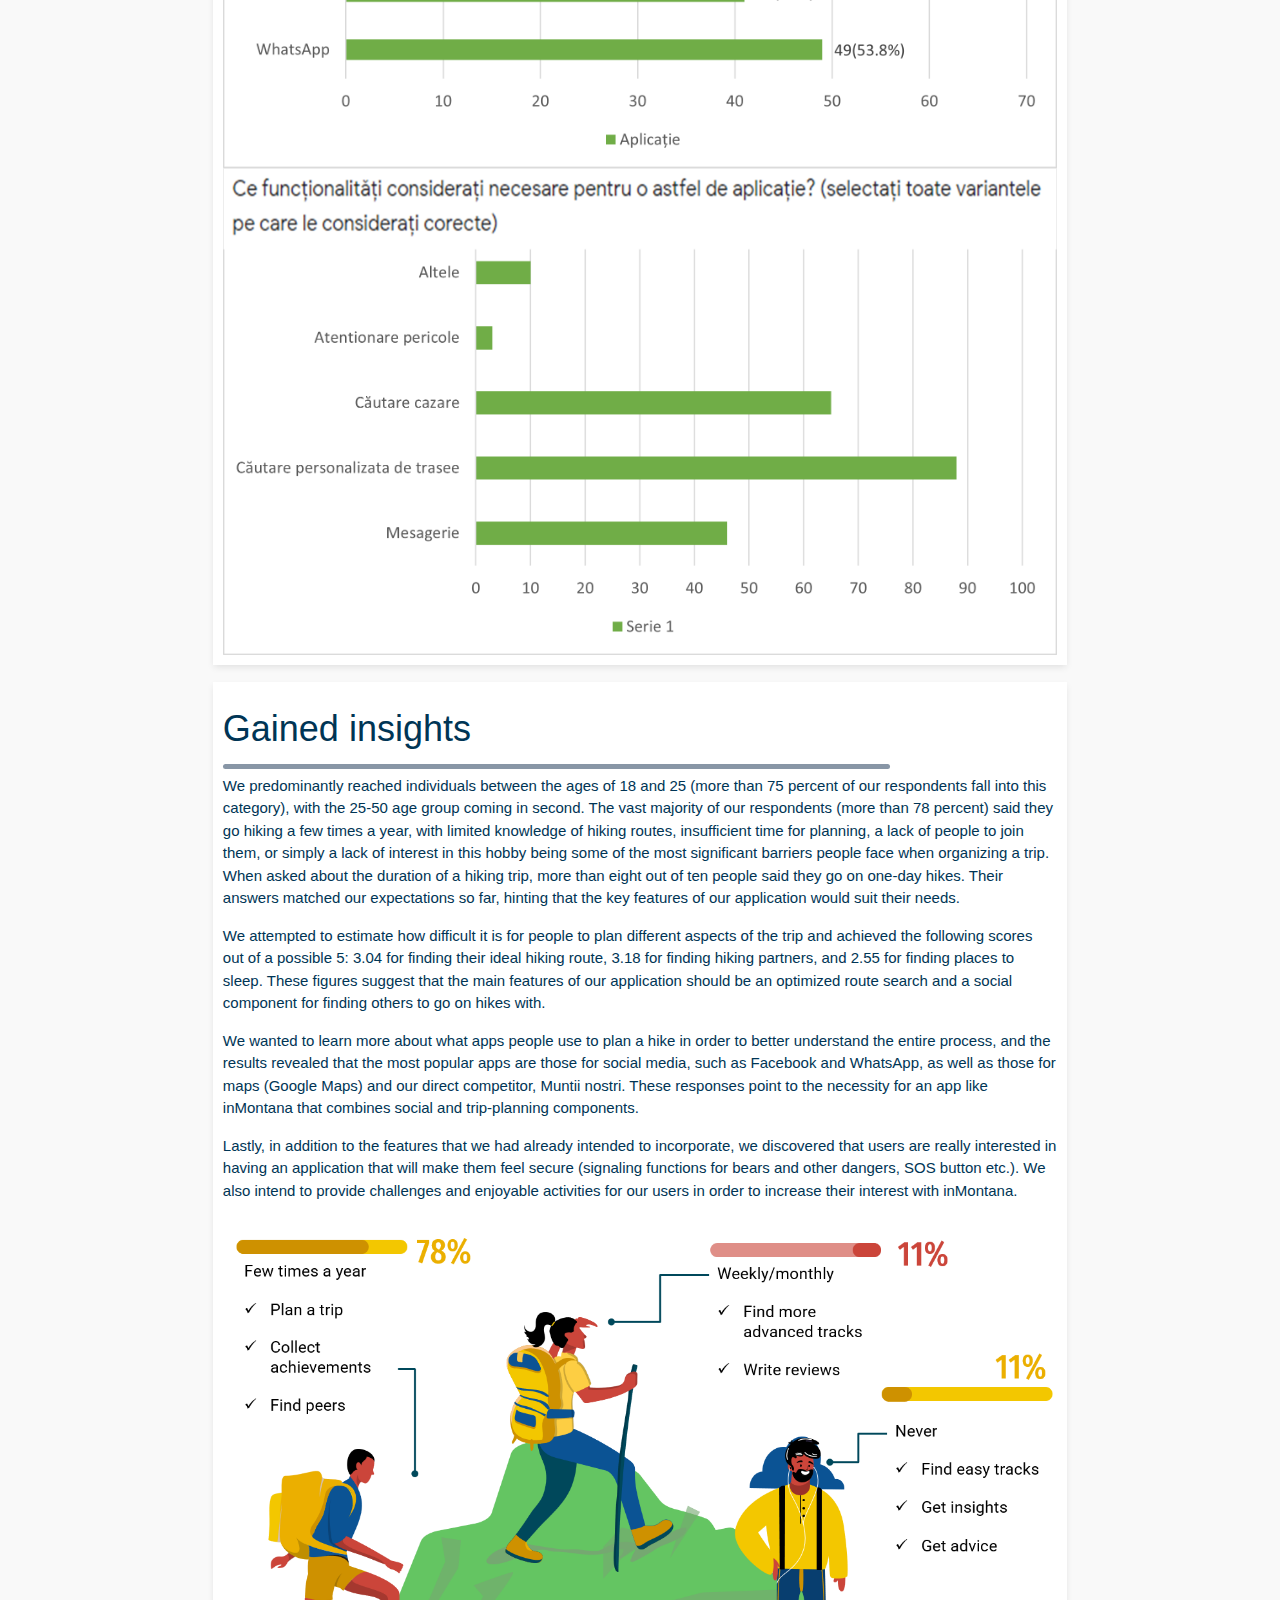
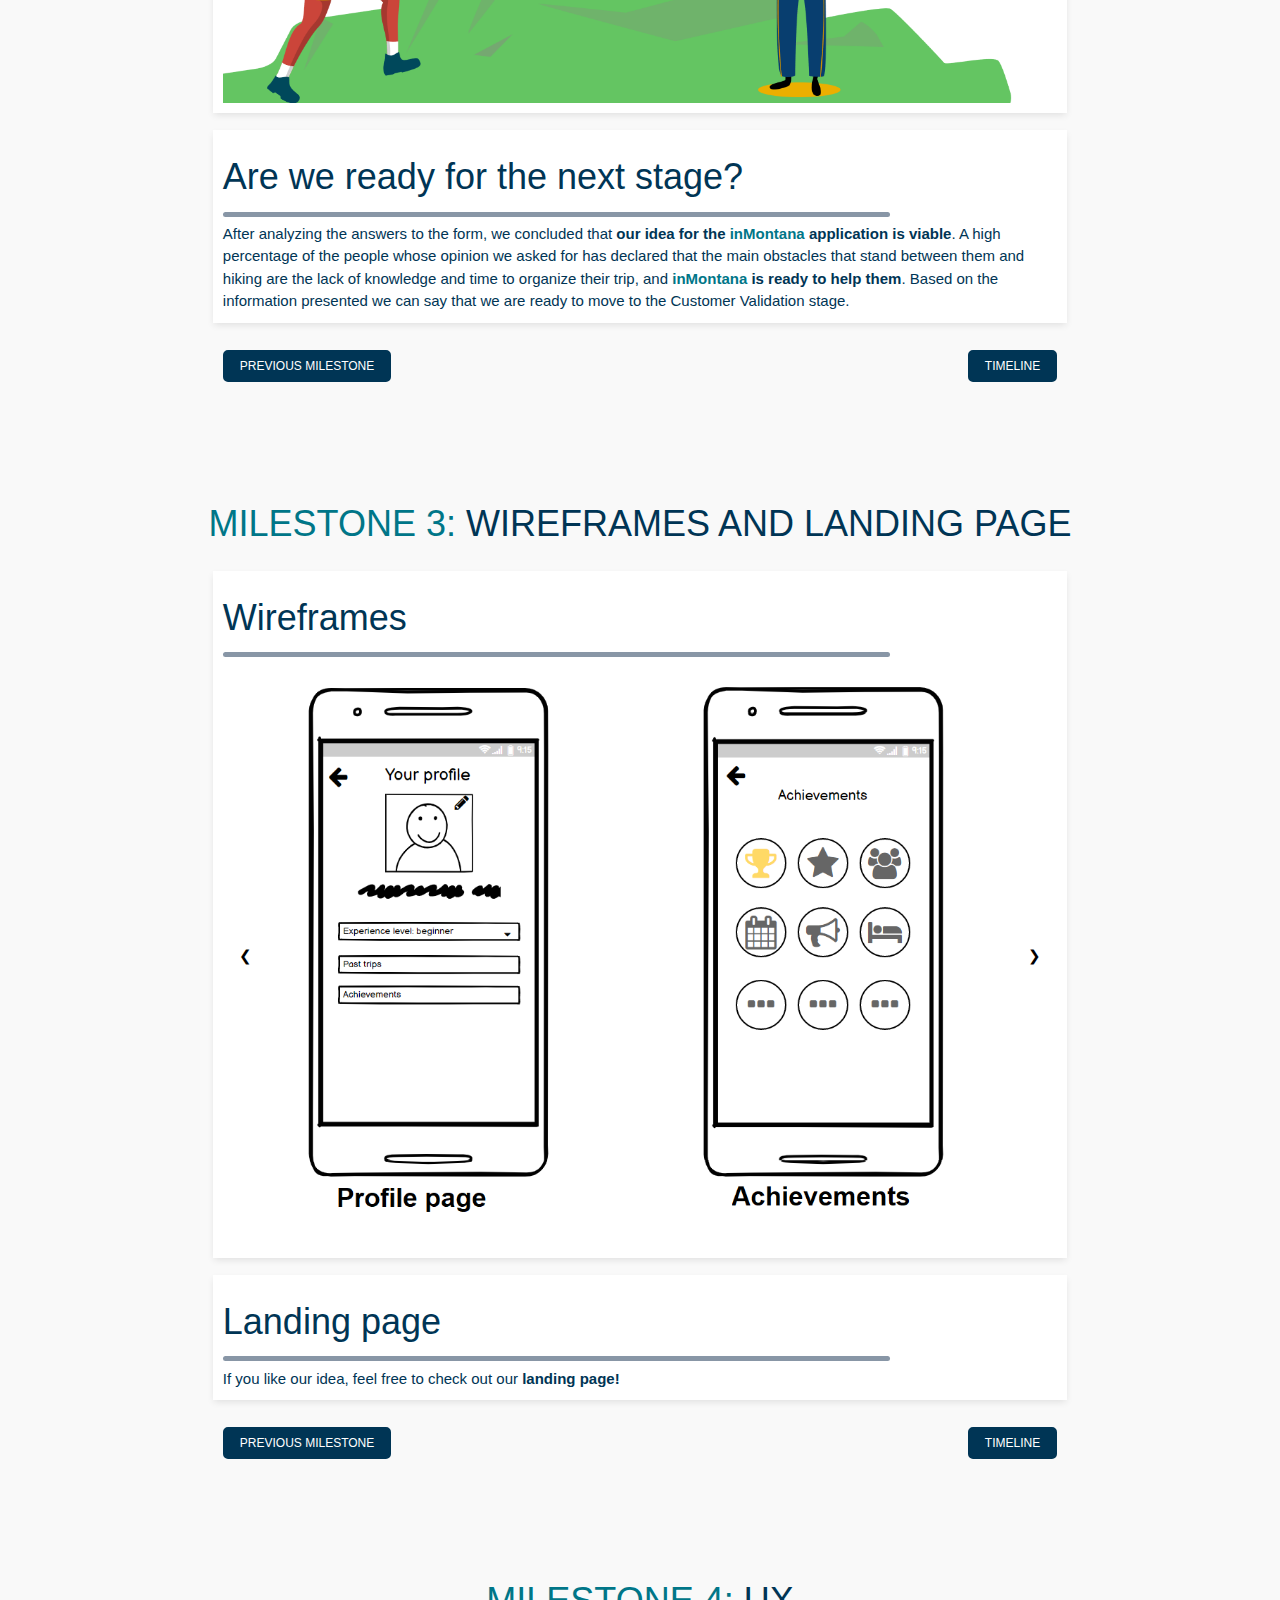
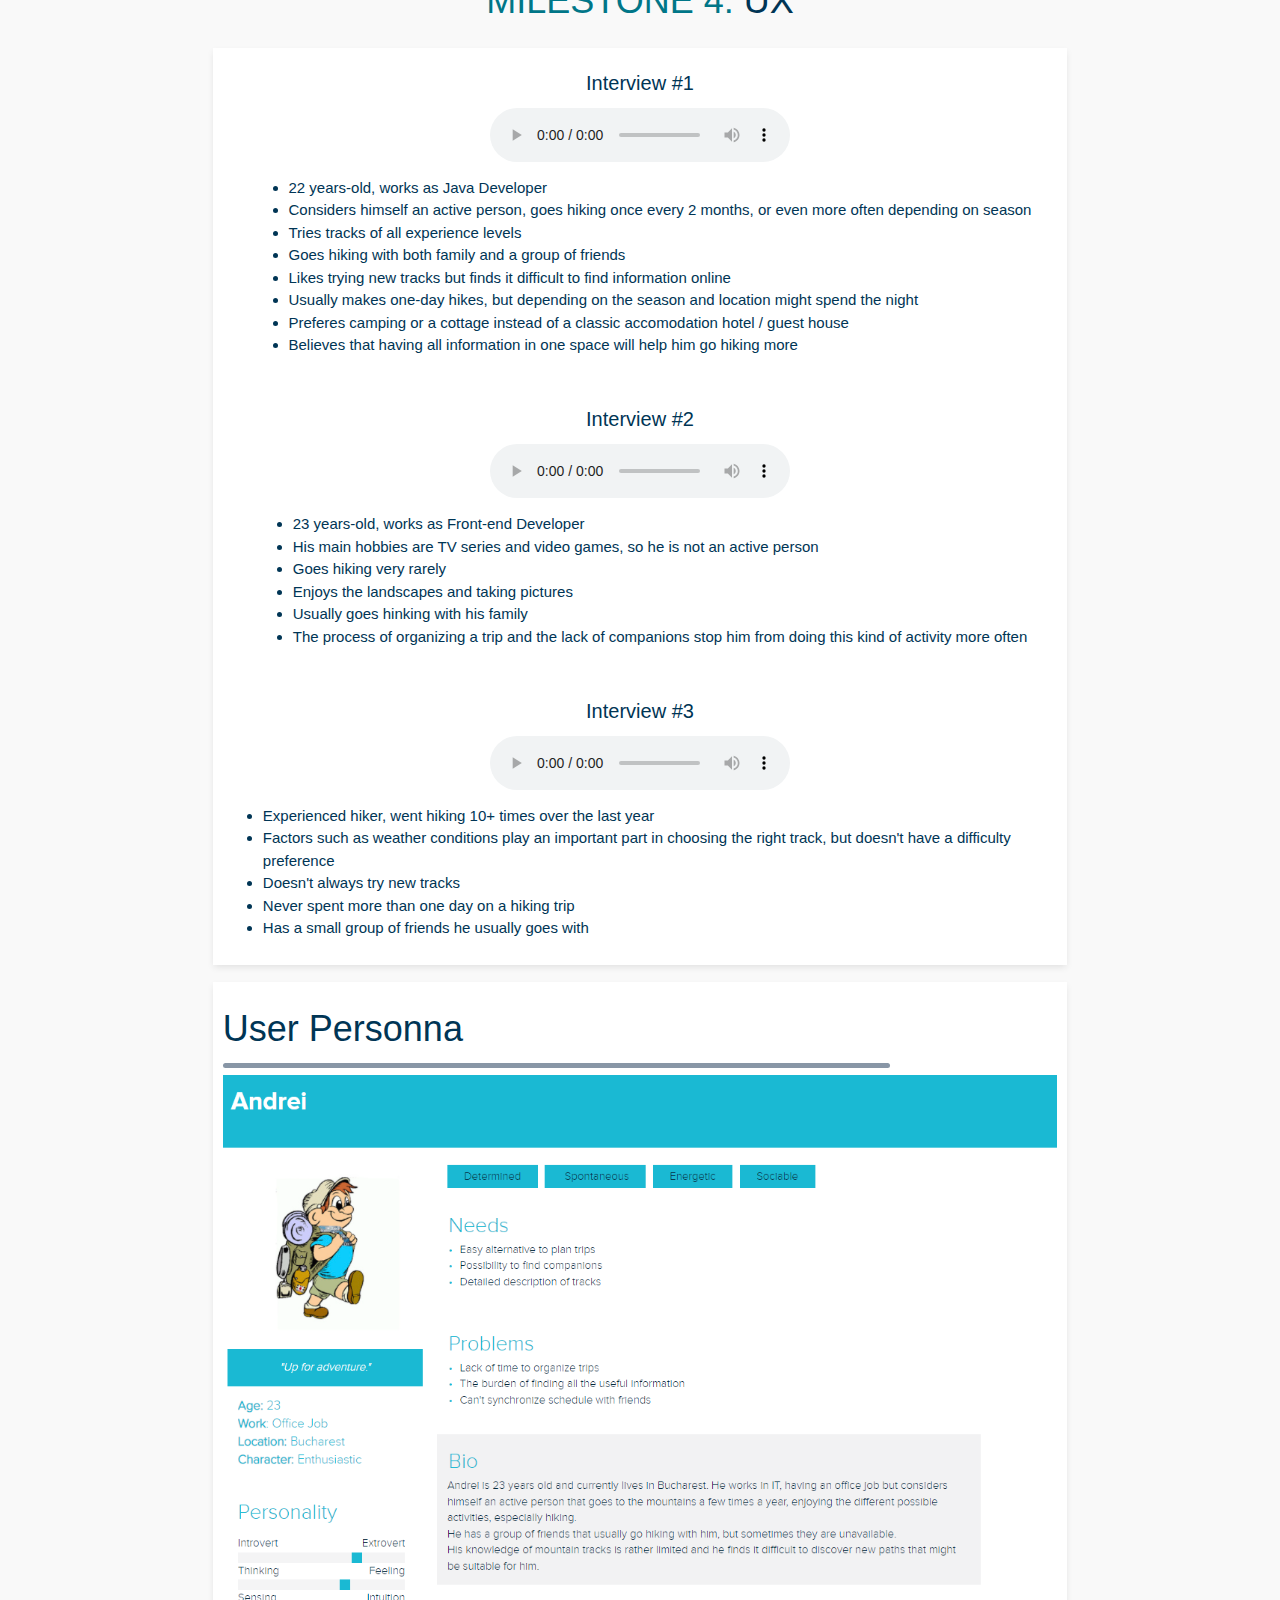
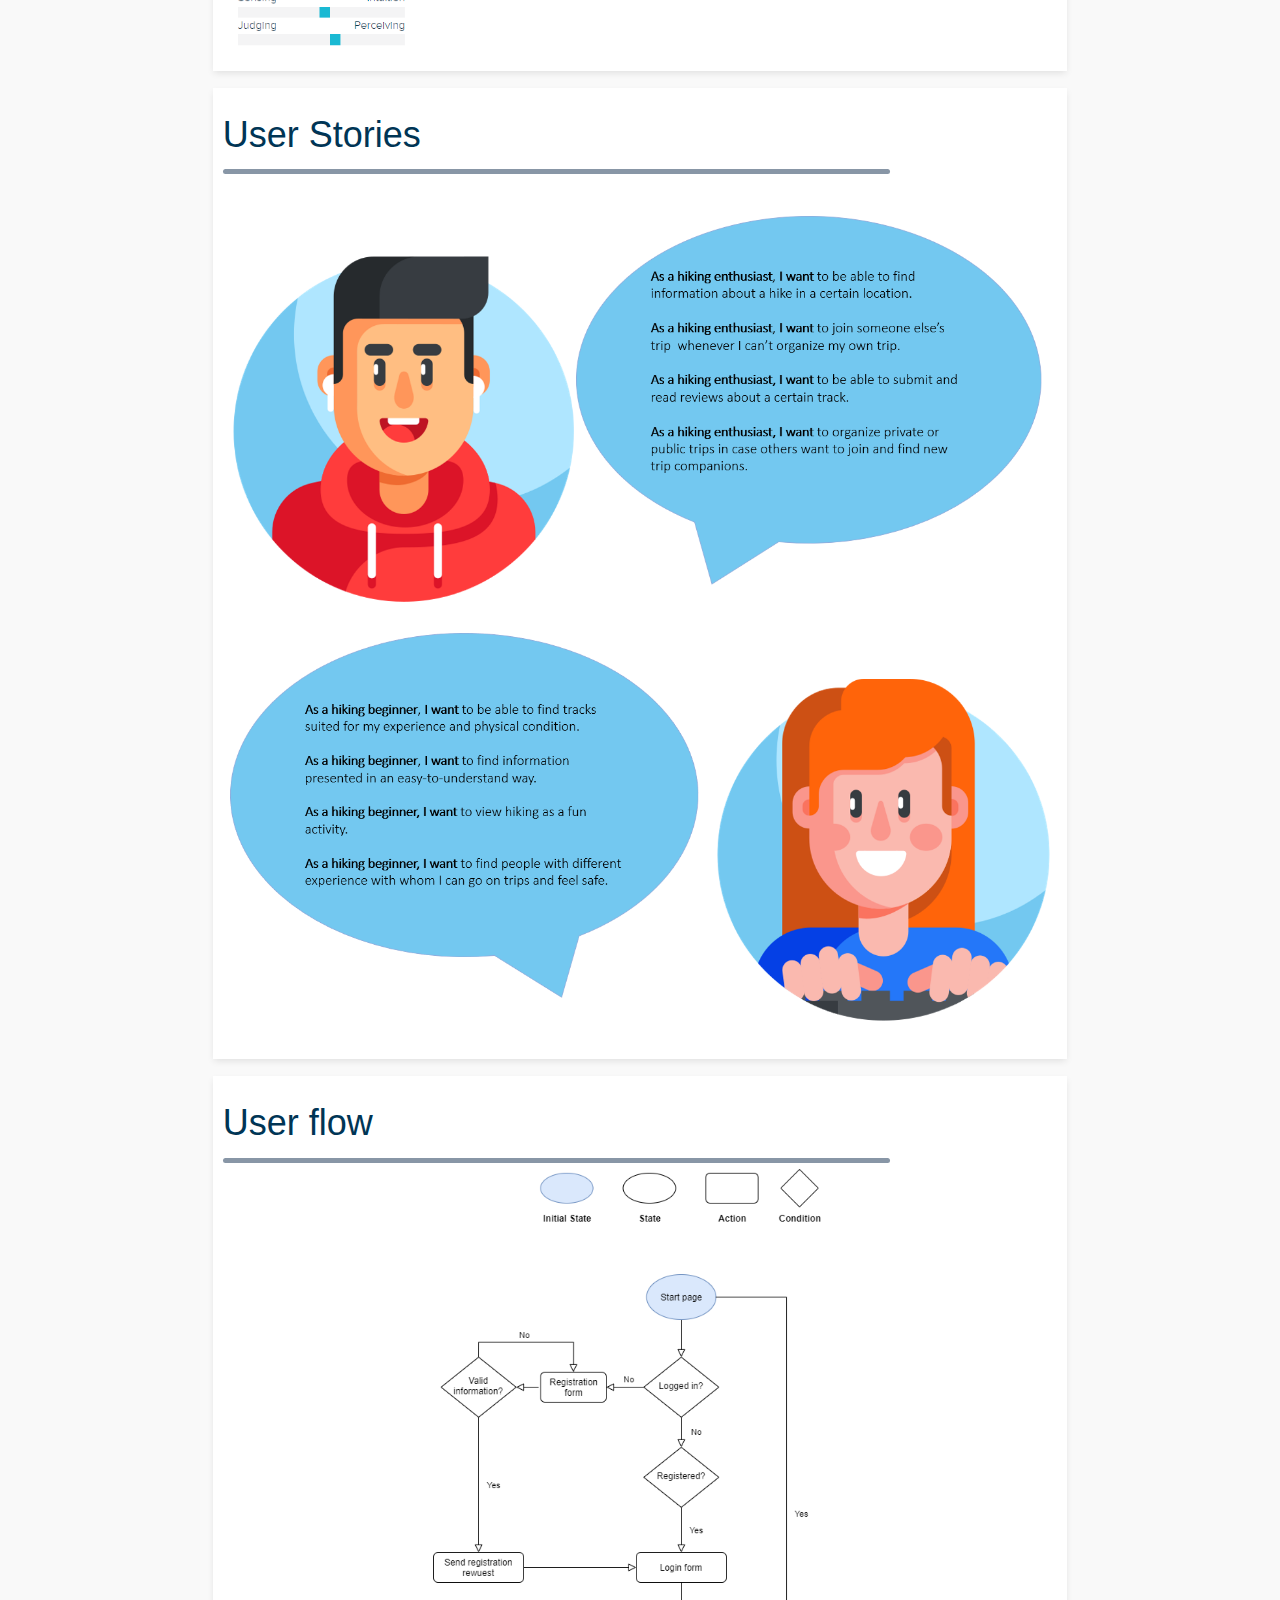
==== commit 97e82577: "Final touches part1" ====
--- a/index.html
+++ b/index.html
@@ -128,6 +128,32 @@
 						Getting people to know us.</a></b>
 					</p>
 					<a href="#milestone-8" class="btn">Read more</a>
+				</div>
+			</div>
+			<div class="timeline-item">
+				<div class="timeline-icon">
+					<img src="images/icon_1.png">
+				</div>
+				<div class="timeline-content">
+					<h2>Final Presentation</h2>
+					<h3>10 January 2022</h3>
+					<p>
+						Let us show you what makes inMontana special.</a></b>
+					</p>
+					<a href="#milestone-9" class="btn">Read more</a>
+				</div>
+			</div>
+			<div class="timeline-item">
+				<div class="timeline-icon">
+					<img src="images/icon_4.png">
+				</div>
+				<div class="timeline-content right">
+					<h2>Final Touches</h2>
+					<h3>17 January 2022</h3>
+					<p>
+						What we have changed and why.</a></b>
+					</p>
+					<a href="#milestone-11" class="btn">Read more</a>
 				</div>
 			</div>
 		</div>
@@ -701,7 +727,7 @@
 
 		<div id="milestone-6">
 			<div class="container">
-				<h1 class="page-title milestone"> <span>MILESTONE 6: </span>Market Research</h1>
+				<h1 class="page-title milestone"> <span>MILESTONE 6: </span>MARKET RESEARCH</h1>
 			</div>
 			<div class="box-center">
 				<h1>Target Market</h1>
@@ -853,7 +879,7 @@
 		</div>
 		<div id="milestone-7">
 			<div class="container">
-				<h1 class="page-title milestone"> <span>MILESTONE 7: </span>Minimum Viable Product</h1>
+				<h1 class="page-title milestone"> <span>MILESTONE 7: </span>MINIMUM VIABLE PRODUCT</h1>
 			</div>
 			<div class="box-center">
 				<h1>Planning for the MVP</h1>
@@ -957,7 +983,7 @@
 
 		<div id="milestone-8">
 			<div class="container">
-				<h1 class="page-title milestone"> <span>MILESTONE 8: </span>First Sale</h1>
+				<h1 class="page-title milestone"> <span>MILESTONE 8: </span>FIRST SALE</h1>
 			</div>
 			<div class="box-center">
 				<h1>Preparing for the users</h1>
@@ -1040,6 +1066,71 @@
 		<br>
 		<br>
 		<br>
+
+		<div id="milestone-9">
+			<div class="container">
+				<h1 class="page-title milestone"> <span>MILESTONE 9: </span>FINAL PRESENTATION</h1>
+			</div>
+
+			<div class="box-center">
+				<h1></h1>
+				<p></p>
+				<img src="images/final_ppt.png">
+				<p>You can find our presenation <a href="./final_ppt.pdf" download="inMontanaPDF"> <b>here</b>(click to download)</a>.</p>
+
+				</div>
+			</div>
+
+
+			<div class="milestone-btn box-center">
+				<a class="btn contact-btn" href="#milestone-8">Previous milestone</a>
+				<a class="btn contact-btn" href="#timeline-start" style="float:right">Timeline</a>
+			</div>
+
+		</div>
+
+		<br>
+		<br>
+		<br>
+
+		<div id="milestone-11">
+			<div class="container">
+				<h1 class="page-title milestone"> <span>MILESTONE 11: </span>FINAL TOUCHES</h1>
+			</div>
+
+			<div class="box-center">
+				<h1>Wireframes</h1>
+				<p></p>
+
+				<div class="w3-content w3-display-container">
+					<img class="wire-img" src="images/wireframes1.png">
+					<img class="wire-img" src="images/wireframes2.png">
+					<img class="wire-img" src="images/wireframes3.png">
+					<img class="wire-img" src="images/wireframes4.png">
+					<img class="wire-img" src="images/wireframes5.png">
+					<img class="wire-img" src="images/wireframes6.png">
+					<img class="wire-img" src="images/wireframes7.png">
+					<img class="wire-img" src="images/wireframes8.png">
+
+					<button class="w3-button w3-white w3-display-left" onclick="plusDivsWire(-1)">&#10094;</button>
+					<button class="w3-button w3-white w3-display-right" onclick="plusDivsWire(1)">&#10095;</button>
+				</div>
+			</div>
+
+			<div class="box-center">
+				<h1>Landing page</h1>
+				<p>If you like our idea, feel free to check out our <b><a href="landing-page.html">landing page!</a></b>
+				</p>
+			</div>
+
+			<div class="milestone-btn box-center">
+				<a class="btn contact-btn" href="#milestone-9">Previous milestone</a>
+				<a class="btn contact-btn" href="#timeline-start" style="float:right">Timeline</a>
+			</div>
+
+		</div>
+
+
 
 		<div id="team"><a href="team"></a>
 			<h1 class="page-title">OUR TEAM</h1>
